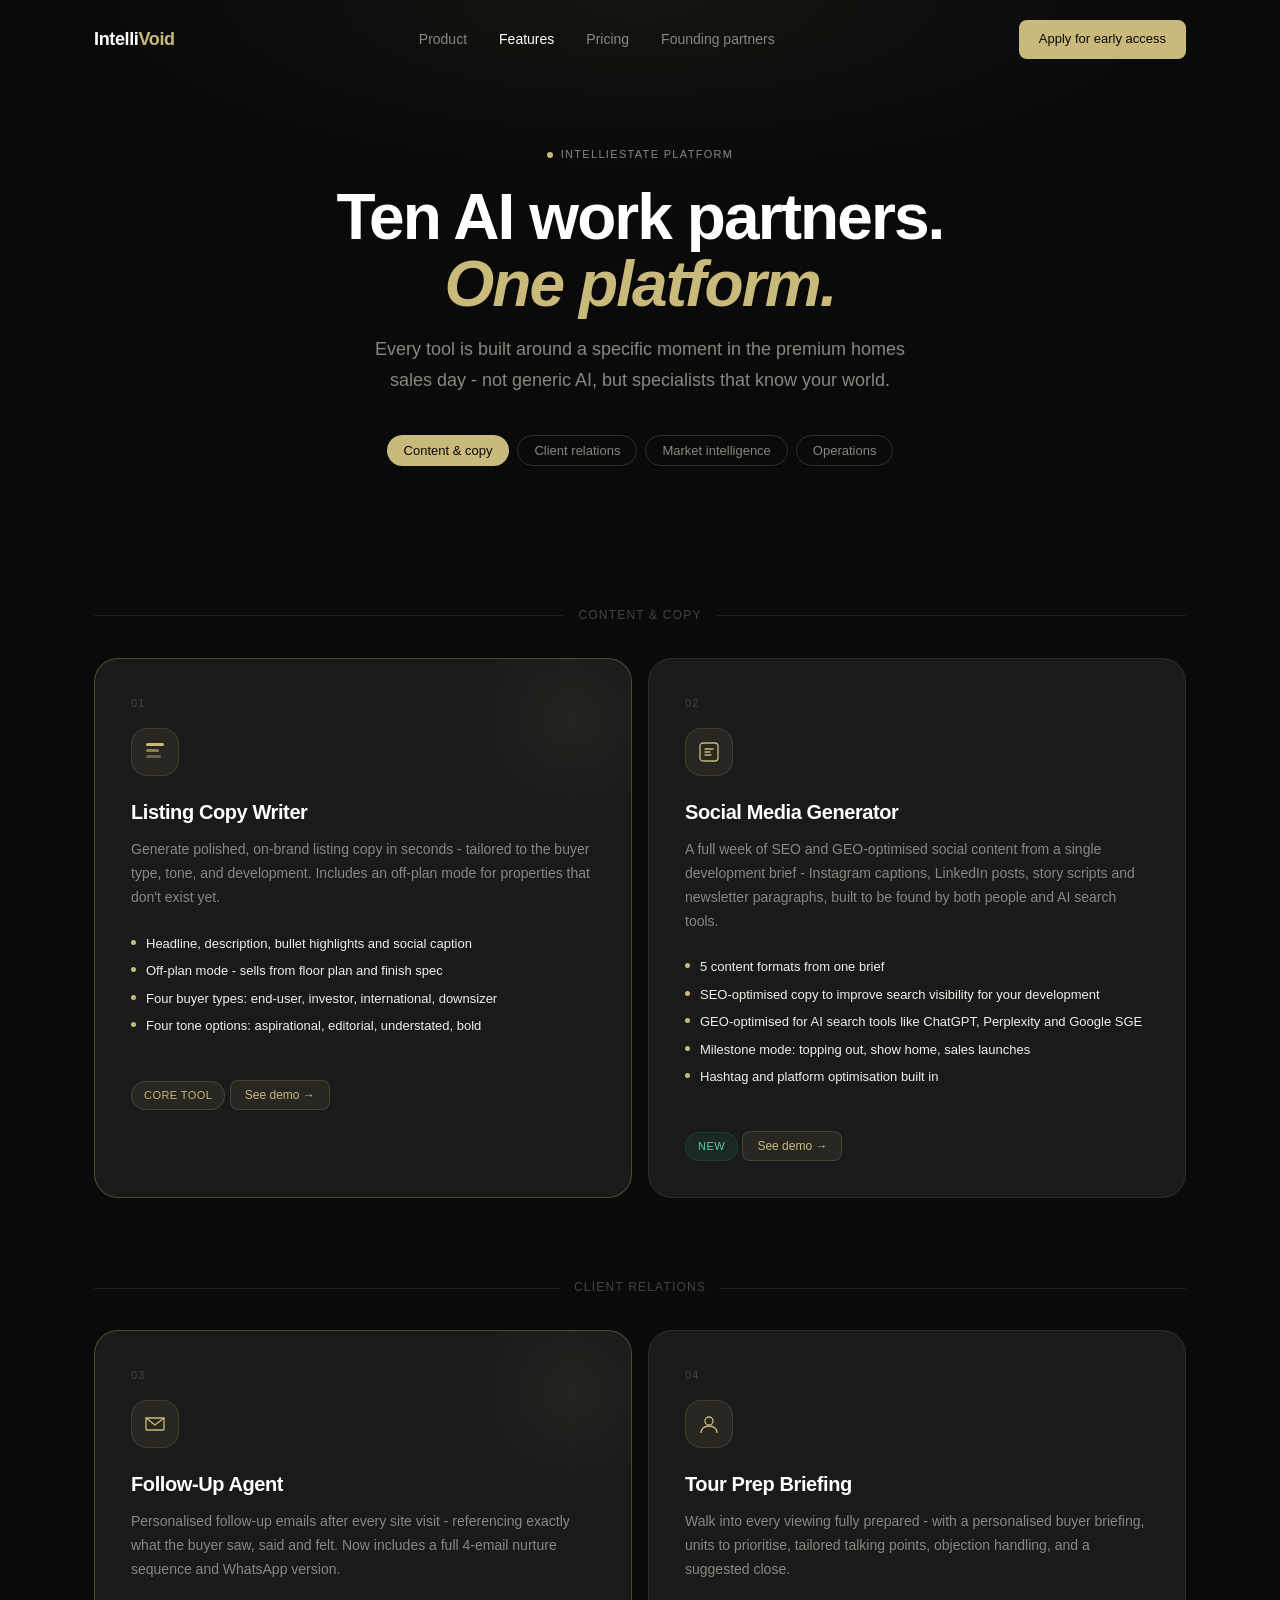
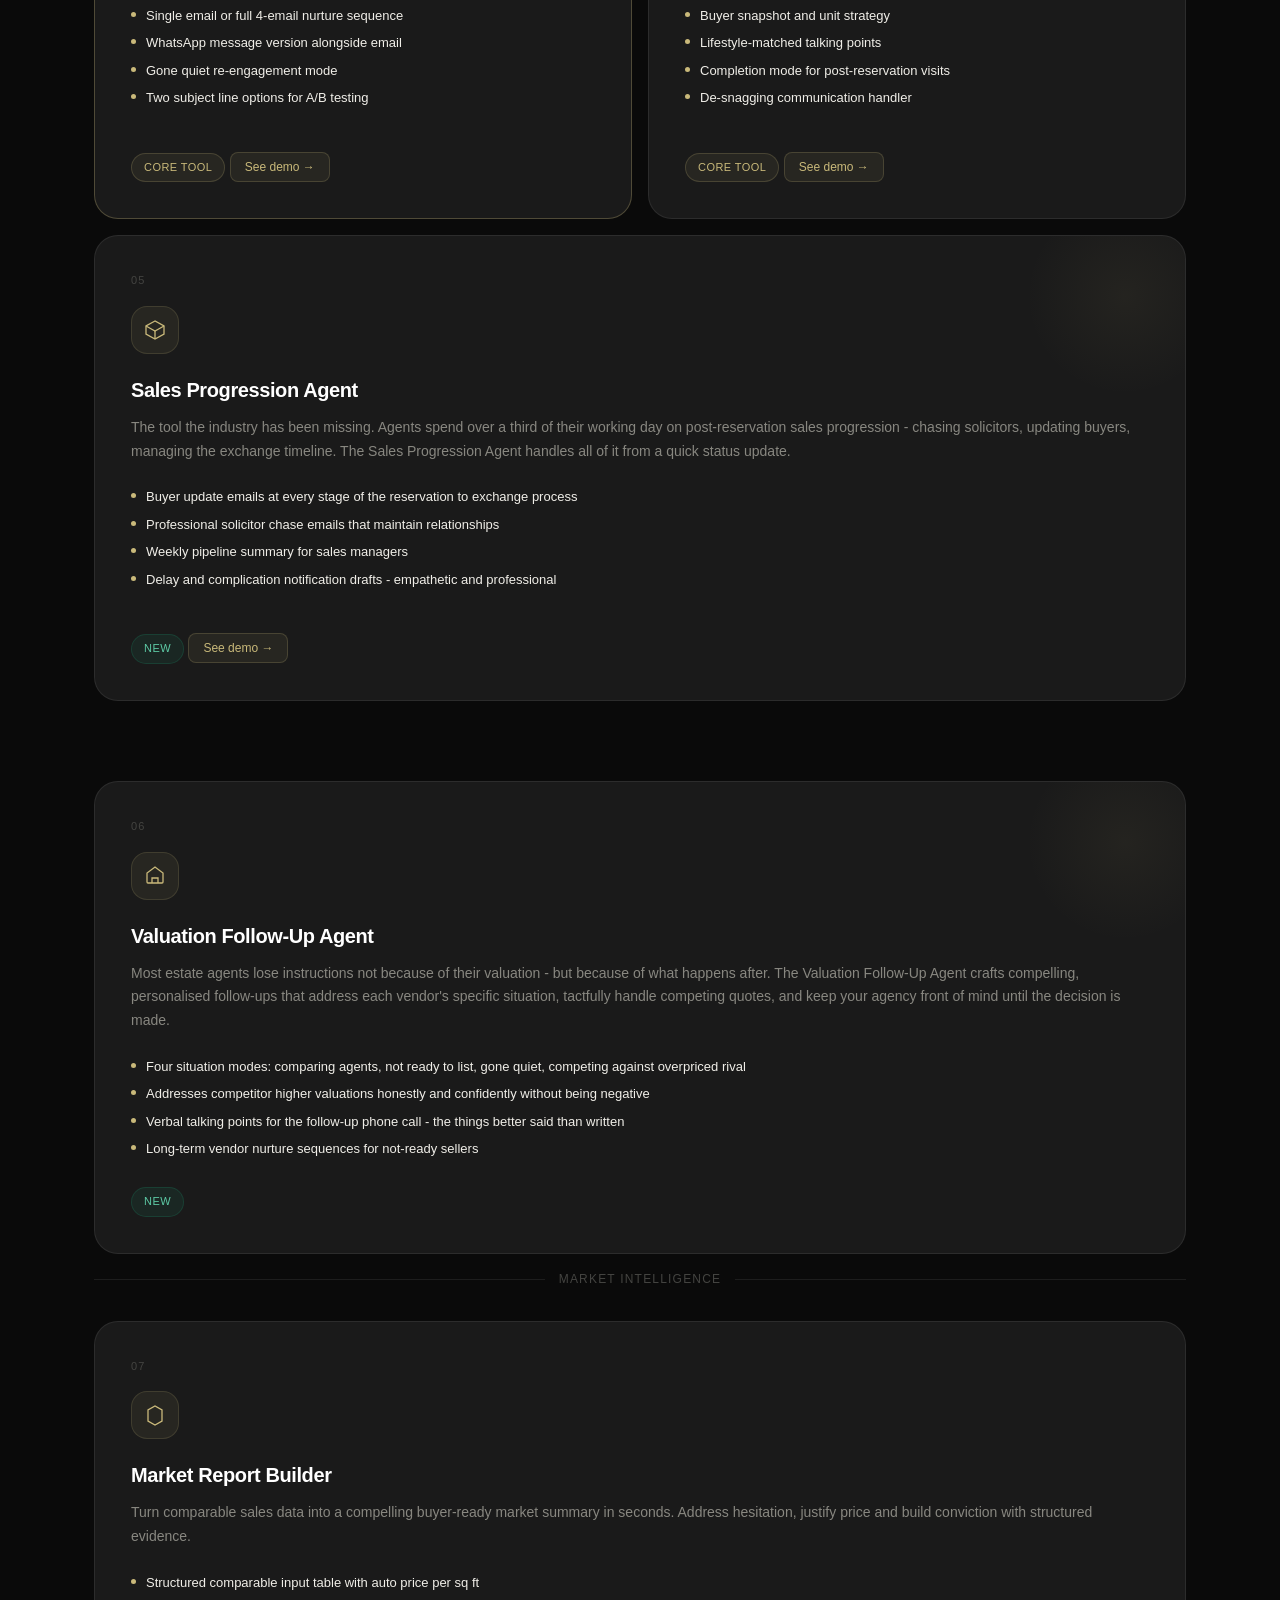
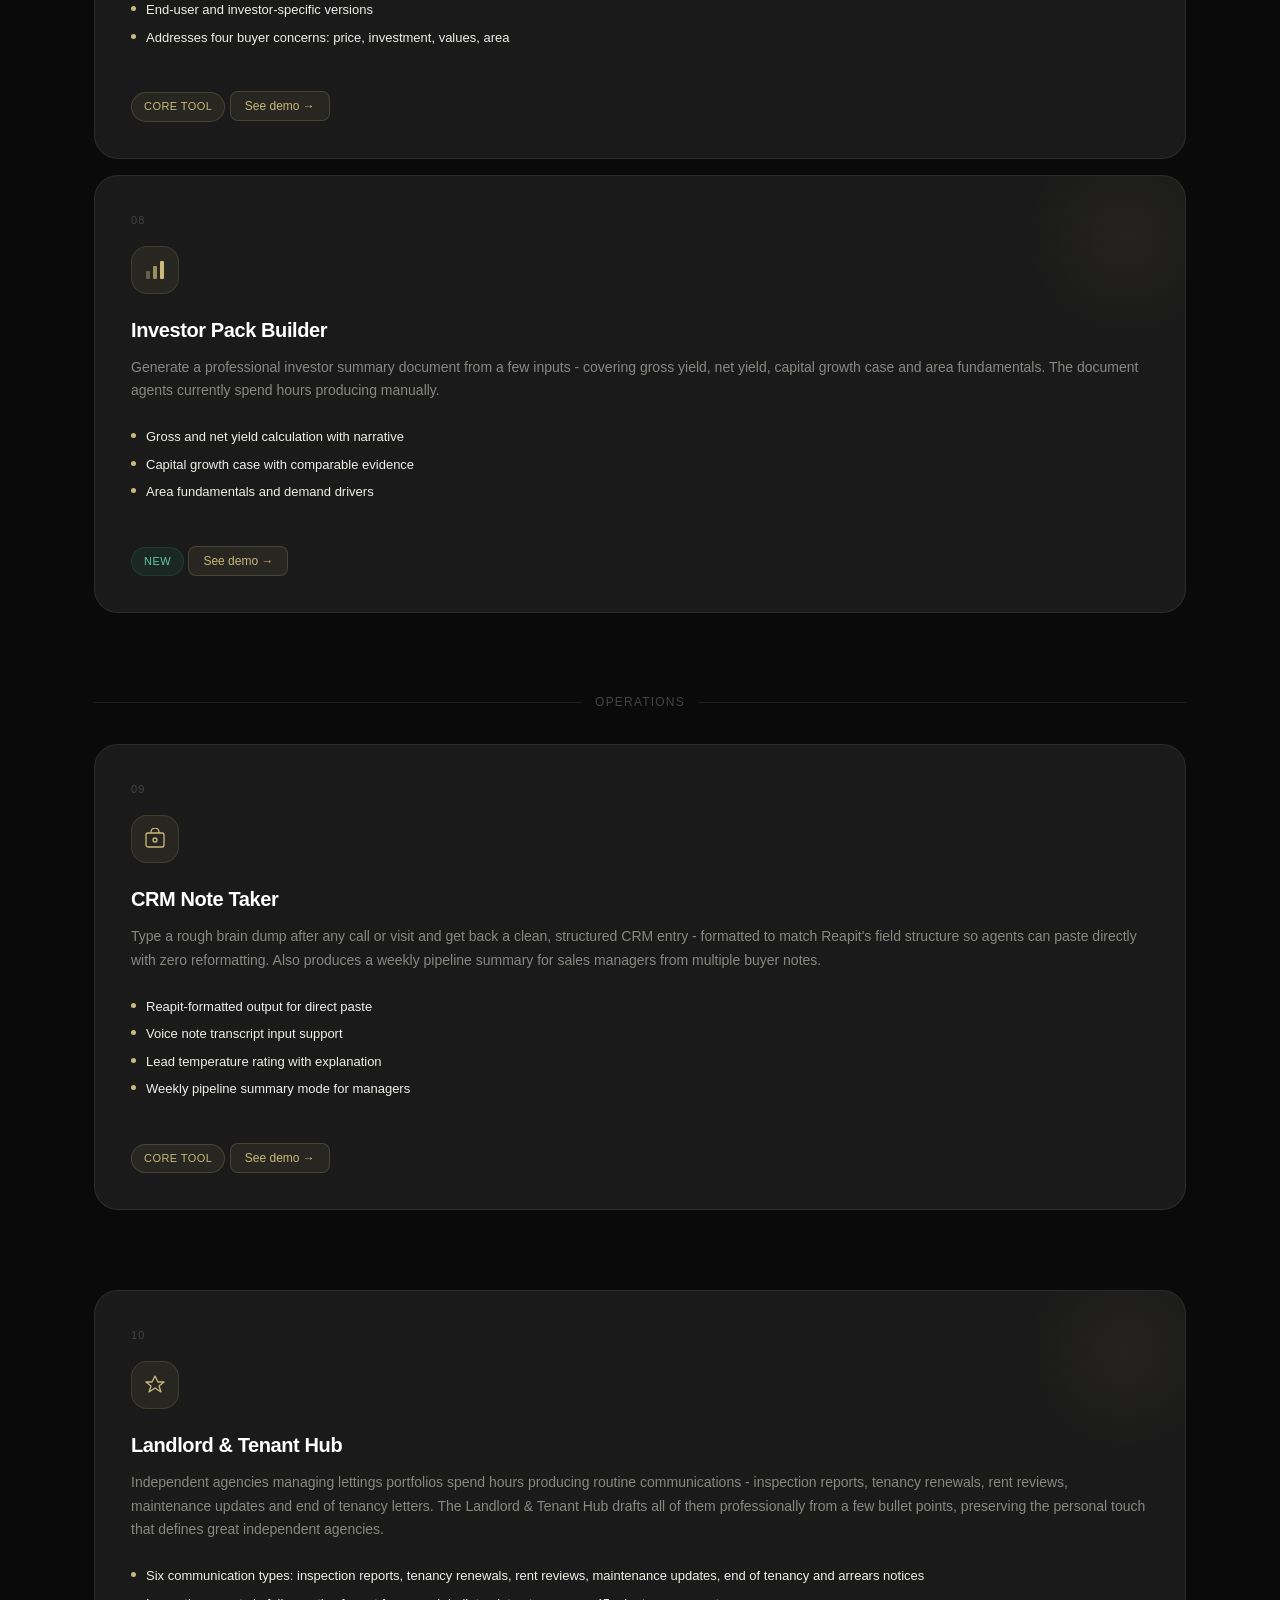
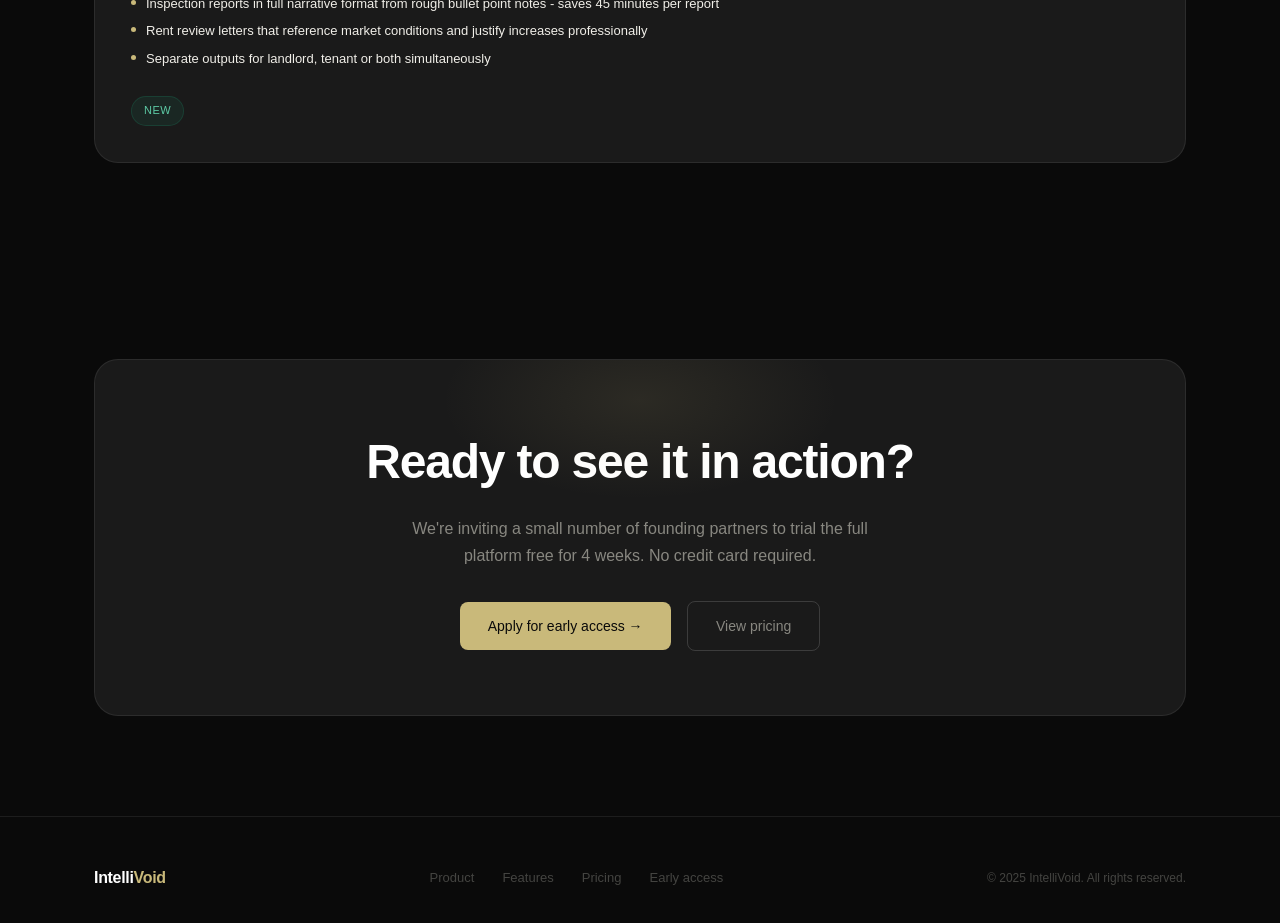
==== features.html @ bb110db7 "Add files via upload" ====
<!DOCTYPE html>
<html lang="en">
<head>
<meta charset="UTF-8"/>
<meta name="viewport" content="width=device-width, initial-scale=1.0"/>
<title>IntelliEstate Features — All AI Work Partners</title>
<style>
*, *::before, *::after { box-sizing: border-box; margin: 0; padding: 0; }
:root {
  --black: #0A0A0A; --off-black: #111111; --dark: #161616; --card-bg: #1A1A1A;
  --border: rgba(255,255,255,0.08); --border-strong: rgba(255,255,255,0.15);
  --white: #FFFFFF; --off-white: #F0EEE8; --muted: #888780; --subtle: #444441;
  --accent: #C9B97A; --accent-light: #E8D89A;
  --purple: #7F77DD; --radius: 8px; --radius-lg: 16px; --radius-xl: 24px;
}
html { scroll-behavior: smooth; }
body { font-family: -apple-system, BlinkMacSystemFont, 'Segoe UI', sans-serif; background: var(--black); color: var(--white); line-height: 1.6; overflow-x: hidden; }
a { text-decoration: none; color: inherit; }

nav { position: fixed; top: 0; left: 0; right: 0; z-index: 100; padding: 20px 0; border-bottom: 1px solid transparent; transition: all 0.3s; }
nav.scrolled { background: rgba(10,10,10,0.95); backdrop-filter: blur(12px); border-bottom-color: var(--border); padding: 14px 0; }
.nav-inner { display: flex; align-items: center; justify-content: space-between; }
.nav-logo { font-size: 18px; font-weight: 600; letter-spacing: -0.02em; }
.nav-logo span { color: var(--accent); }
.nav-links { display: flex; align-items: center; gap: 32px; }
.nav-link { font-size: 14px; color: var(--muted); transition: color 0.2s; }
.nav-link:hover, .nav-link.active { color: var(--white); }
.nav-cta { font-size: 13px; font-weight: 500; padding: 9px 20px; background: var(--accent); color: var(--black); border-radius: var(--radius); transition: all 0.2s; }
.nav-cta:hover { background: var(--accent-light); }

.container { max-width: 1140px; margin: 0 auto; padding: 0 24px; }
.label { font-size: 11px; font-weight: 500; letter-spacing: 0.12em; text-transform: uppercase; color: var(--muted); }

.page-hero { padding: 140px 0 80px; text-align: center; position: relative; overflow: hidden; }
.hero-bg { position: absolute; inset: 0; z-index: 0; background: radial-gradient(ellipse 60% 40% at 50% 0%, rgba(201,185,122,0.06) 0%, transparent 70%); }
.hero-content { position: relative; z-index: 1; }
.hero-eyebrow { display: inline-flex; align-items: center; gap: 8px; margin-bottom: 20px; }
.hero-dot { width: 6px; height: 6px; border-radius: 50%; background: var(--accent); }
.page-title { font-size: clamp(36px, 5vw, 64px); font-weight: 600; letter-spacing: -0.03em; line-height: 1.05; margin-bottom: 16px; }
.page-title em { font-style: italic; color: var(--accent); }
.page-sub { font-size: clamp(15px, 2vw, 18px); color: var(--muted); max-width: 560px; margin: 0 auto 40px; line-height: 1.7; }
.category-tabs { display: flex; gap: 8px; justify-content: center; flex-wrap: wrap; margin-bottom: 60px; }
.cat-tab { font-size: 13px; padding: 7px 16px; border-radius: 999px; border: 1px solid var(--border-strong); color: var(--muted); cursor: pointer; background: none; transition: all 0.2s; }
.cat-tab:hover { color: var(--white); border-color: rgba(255,255,255,0.3); }
.cat-tab.active { background: var(--accent); color: var(--black); border-color: transparent; font-weight: 500; }

.tools-section { padding: 0 0 100px; }
.category-group { margin-bottom: 80px; }
.category-header { display: flex; align-items: center; gap: 14px; margin-bottom: 32px; }
.category-line { flex: 1; height: 1px; background: var(--border); }
.category-title { font-size: 12px; font-weight: 500; letter-spacing: 0.1em; text-transform: uppercase; color: var(--subtle); white-space: nowrap; }

.tool-row { display: grid; grid-template-columns: 1fr 1fr; gap: 16px; margin-bottom: 16px; }
.tool-card { background: var(--card-bg); border: 1px solid var(--border); border-radius: var(--radius-xl); padding: 36px; position: relative; overflow: hidden; transition: border-color 0.2s; }
.tool-card:hover { border-color: var(--border-strong); }
.tool-card.featured { border-color: rgba(201,185,122,0.3); }
.tool-card-full { grid-column: 1 / -1; }
.tool-glow { position: absolute; top: -40px; right: -40px; width: 200px; height: 200px; background: radial-gradient(ellipse, rgba(201,185,122,0.06) 0%, transparent 70%); pointer-events: none; }
.tool-num { font-size: 11px; font-weight: 500; letter-spacing: 0.1em; text-transform: uppercase; color: var(--subtle); margin-bottom: 16px; }
.tool-icon-wrap { width: 48px; height: 48px; border-radius: var(--radius-lg); background: rgba(201,185,122,0.08); border: 1px solid rgba(201,185,122,0.15); display: flex; align-items: center; justify-content: center; margin-bottom: 20px; }
.tool-name { font-size: 20px; font-weight: 600; letter-spacing: -0.02em; margin-bottom: 10px; }
.tool-desc { font-size: 14px; color: var(--muted); line-height: 1.7; margin-bottom: 24px; }
.tool-features { display: flex; flex-direction: column; gap: 8px; margin-bottom: 28px; }
.tool-feat { display: flex; gap: 10px; align-items: flex-start; }
.feat-dot { width: 5px; height: 5px; border-radius: 50%; background: var(--accent); margin-top: 6px; flex-shrink: 0; }
.feat-text { font-size: 13px; color: var(--off-white); line-height: 1.5; }
.tool-badge { display: inline-flex; align-items: center; gap: 6px; background: rgba(201,185,122,0.08); border: 1px solid rgba(201,185,122,0.2); border-radius: 999px; padding: 5px 12px; font-size: 11px; font-weight: 500; color: var(--accent); letter-spacing: 0.04em; text-transform: uppercase; }
.new-badge { background: rgba(29,158,117,0.1); border-color: rgba(29,158,117,0.2); color: #5DCAA5; }

.cta-section { padding: 80px 0 100px; }
.cta-wrap { background: var(--card-bg); border: 1px solid var(--border); border-radius: var(--radius-xl); padding: 64px; text-align: center; position: relative; overflow: hidden; }
.cta-glow { position: absolute; top: -60px; left: 50%; transform: translateX(-50%); width: 400px; height: 200px; background: radial-gradient(ellipse, rgba(201,185,122,0.1) 0%, transparent 70%); pointer-events: none; }
.cta-title { font-size: clamp(28px, 4vw, 48px); font-weight: 600; letter-spacing: -0.025em; margin-bottom: 14px; }
.cta-sub { font-size: 16px; color: var(--muted); max-width: 480px; margin: 0 auto 32px; line-height: 1.7; }
.btn-primary { display: inline-flex; align-items: center; gap: 8px; font-size: 14px; font-weight: 500; padding: 13px 28px; background: var(--accent); color: var(--black); border-radius: var(--radius); border: none; cursor: pointer; transition: all 0.2s; }
.btn-primary:hover { background: var(--accent-light); transform: translateY(-1px); }
.btn-ghost { display: inline-flex; align-items: center; gap: 8px; font-size: 14px; padding: 13px 28px; background: transparent; color: var(--muted); border-radius: var(--radius); border: 1px solid var(--border-strong); cursor: pointer; transition: all 0.2s; margin-left: 12px; }
.btn-ghost:hover { color: var(--white); border-color: rgba(255,255,255,0.3); }

/* Modal */
.modal-overlay { display: none; position: fixed; inset: 0; background: rgba(0,0,0,0.85); z-index: 1000; align-items: center; justify-content: center; padding: 24px; }
.modal-overlay.open { display: flex; }
.modal { background: var(--card-bg); border: 1px solid var(--border-strong); border-radius: var(--radius-xl); width: 100%; max-width: 760px; max-height: 85vh; overflow-y: auto; }
.modal-header { display: flex; align-items: center; justify-content: space-between; padding: 24px 28px 20px; border-bottom: 1px solid var(--border); }
.modal-title { font-size: 18px; font-weight: 600; letter-spacing: -0.02em; }
.modal-close { width: 32px; height: 32px; border-radius: 50%; background: rgba(255,255,255,0.06); border: none; color: var(--muted); font-size: 18px; cursor: pointer; display: flex; align-items: center; justify-content: center; transition: background 0.15s; }
.modal-close:hover { background: rgba(255,255,255,0.12); color: var(--white); }
.modal-body { padding: 28px; }
.modal-demo-bar { background: var(--dark); border-radius: var(--radius-lg) var(--radius-lg) 0 0; padding: 12px 16px; display: flex; align-items: center; gap: 8px; border: 1px solid var(--border); border-bottom: none; }
.modal-demo-dot { width: 10px; height: 10px; border-radius: 50%; }
.modal-demo-url { flex: 1; background: rgba(255,255,255,0.04); border-radius: 6px; padding: 4px 12px; font-size: 11px; color: var(--subtle); margin: 0 10px; }
.modal-demo-inner { border: 1px solid var(--border); border-top: none; border-radius: 0 0 var(--radius-lg) var(--radius-lg); padding: 24px; display: grid; grid-template-columns: 1fr 1fr; gap: 20px; background: rgba(255,255,255,0.02); }
.modal-input-group { display: flex; flex-direction: column; gap: 12px; }
.modal-output-group { display: flex; flex-direction: column; gap: 10px; }
.demo-label { font-size: 10px; text-transform: uppercase; letter-spacing: 0.1em; color: var(--subtle); margin-bottom: 4px; }
.demo-input { background: rgba(255,255,255,0.04); border: 1px solid var(--border); border-radius: var(--radius); padding: 8px 12px; font-size: 12px; color: var(--muted); }
.demo-output-block { background: rgba(201,185,122,0.05); border: 1px solid rgba(201,185,122,0.12); border-radius: var(--radius); padding: 12px 14px; }
.demo-output-label { font-size: 10px; text-transform: uppercase; letter-spacing: 0.1em; color: var(--accent); margin-bottom: 6px; }
.demo-output-text { font-size: 12px; color: var(--off-white); line-height: 1.6; }
@media (max-width: 600px) { .modal-demo-inner { grid-template-columns: 1fr; } }

footer { padding: 48px 0 32px; border-top: 1px solid var(--border); }
.footer-inner { display: flex; align-items: center; justify-content: space-between; flex-wrap: wrap; gap: 20px; }
.footer-logo { font-size: 16px; font-weight: 600; letter-spacing: -0.02em; }
.footer-logo span { color: var(--accent); }
.footer-links { display: flex; gap: 28px; }
.footer-link { font-size: 13px; color: var(--subtle); transition: color 0.2s; }
.footer-link:hover { color: var(--muted); }
.footer-copy { font-size: 12px; color: var(--subtle); }

@media (max-width: 768px) {
  .tool-row { grid-template-columns: 1fr; }
  .tool-card-full { grid-column: 1; }
  .nav-links { display: none; }
  .cta-wrap { padding: 40px 24px; }
  .btn-ghost { margin-left: 0; margin-top: 10px; }
  .cta-wrap .btn-primary, .cta-wrap .btn-ghost { width: 100%; justify-content: center; }
}
</style>
</head>
<body>

<nav id="nav">
  <div class="container">
    <div class="nav-inner">
      <a href="index.html" class="nav-logo">Intelli<span>Void</span></a>
      <div class="nav-links">
        <a href="index.html#product" class="nav-link">Product</a>
        <a href="features.html" class="nav-link active">Features</a>
        <a href="index.html#pricing" class="nav-link">Pricing</a>
        <a href="index.html#founding" class="nav-link">Founding partners</a>
      </div>
      <a href="index.html#founding" class="nav-cta">Apply for early access</a>
    </div>
  </div>
</nav>

<section class="page-hero">
  <div class="hero-bg"></div>
  <div class="container">
    <div class="hero-content">
      <div class="hero-eyebrow">
        <div class="hero-dot"></div>
        <span class="label">IntelliEstate platform</span>
      </div>
      <h1 class="page-title">Ten AI work partners.<br><em>One platform.</em></h1>
      <p class="page-sub">Every tool is built around a specific moment in the premium homes sales day - not generic AI, but specialists that know your world.</p>
      <div class="category-tabs">
        <button class="cat-tab active" onclick="scrollToSection('content')">Content & copy</button>
        <button class="cat-tab" onclick="scrollToSection('client')">Client relations</button>
        <button class="cat-tab" onclick="scrollToSection('intelligence')">Market intelligence</button>
        <button class="cat-tab" onclick="scrollToSection('operations')">Operations</button>
      </div>
    </div>
  </div>
</section>

<section class="tools-section">
  <div class="container">

    <div class="category-group" id="content">
      <div class="category-header">
        <div class="category-line"></div>
        <div class="category-title">Content & copy</div>
        <div class="category-line"></div>
      </div>
      <div class="tool-row">
        <div class="tool-card featured">
          <div class="tool-glow"></div>
          <div class="tool-num">01</div>
          <div class="tool-icon-wrap">
            <svg width="22" height="22" viewBox="0 0 22 22" fill="none"><rect x="2" y="2" width="18" height="3" rx="1.5" fill="#C9B97A"/><rect x="2" y="8" width="13" height="3" rx="1.5" fill="#C9B97A" opacity="0.6"/><rect x="2" y="14" width="15" height="3" rx="1.5" fill="#C9B97A" opacity="0.4"/></svg>
          </div>
          <div class="tool-name">Listing Copy Writer</div>
          <div class="tool-desc">Generate polished, on-brand listing copy in seconds - tailored to the buyer type, tone, and development. Includes an off-plan mode for properties that don't exist yet.</div>
          <div class="tool-features">
            <div class="tool-feat"><div class="feat-dot"></div><div class="feat-text">Headline, description, bullet highlights and social caption</div></div>
            <div class="tool-feat"><div class="feat-dot"></div><div class="feat-text">Off-plan mode - sells from floor plan and finish spec</div></div>
            <div class="tool-feat"><div class="feat-dot"></div><div class="feat-text">Four buyer types: end-user, investor, international, downsizer</div></div>
            <div class="tool-feat"><div class="feat-dot"></div><div class="feat-text">Four tone options: aspirational, editorial, understated, bold</div></div>
          </div>
          <span class="tool-badge">Core tool</span>
          <button onclick="openDemo('listing')" style="margin-top:16px;display:inline-flex;align-items:center;gap:6px;font-size:12px;color:var(--accent);background:rgba(201,185,122,0.08);border:1px solid rgba(201,185,122,0.2);border-radius:var(--radius);padding:7px 14px;cursor:pointer;transition:background 0.2s;" onmouseover="this.style.background='rgba(201,185,122,0.15)'" onmouseout="this.style.background='rgba(201,185,122,0.08)'" >See demo &rarr;</button>
        </div>
        <div class="tool-card">
          <div class="tool-num">02</div>
          <div class="tool-icon-wrap">
            <svg width="22" height="22" viewBox="0 0 22 22" fill="none"><rect x="2" y="2" width="18" height="18" rx="3" stroke="#C9B97A" stroke-width="1.3" fill="none"/><path d="M7 8h8M7 11h5M7 14h6" stroke="#C9B97A" stroke-width="1.3" stroke-linecap="round"/></svg>
          </div>
          <div class="tool-name">Social Media Generator</div>
          <div class="tool-desc">A full week of SEO and GEO-optimised social content from a single development brief - Instagram captions, LinkedIn posts, story scripts and newsletter paragraphs, built to be found by both people and AI search tools.</div>
          <div class="tool-features">
            <div class="tool-feat"><div class="feat-dot"></div><div class="feat-text">5 content formats from one brief</div></div>
            <div class="tool-feat"><div class="feat-dot"></div><div class="feat-text">SEO-optimised copy to improve search visibility for your development</div></div>
            <div class="tool-feat"><div class="feat-dot"></div><div class="feat-text">GEO-optimised for AI search tools like ChatGPT, Perplexity and Google SGE</div></div>
            <div class="tool-feat"><div class="feat-dot"></div><div class="feat-text">Milestone mode: topping out, show home, sales launches</div></div>
            <div class="tool-feat"><div class="feat-dot"></div><div class="feat-text">Hashtag and platform optimisation built in</div></div>
          </div>
          <span class="tool-badge new-badge">New</span>
          <button onclick="openDemo('social')" style="margin-top:16px;display:inline-flex;align-items:center;gap:6px;font-size:12px;color:var(--accent);background:rgba(201,185,122,0.08);border:1px solid rgba(201,185,122,0.2);border-radius:var(--radius);padding:7px 14px;cursor:pointer;transition:background 0.2s;" onmouseover="this.style.background='rgba(201,185,122,0.15)'" onmouseout="this.style.background='rgba(201,185,122,0.08)'" >See demo &rarr;</button>
        </div>
      </div>
    </div>

    <div class="category-group" id="client">
      <div class="category-header">
        <div class="category-line"></div>
        <div class="category-title">Client relations</div>
        <div class="category-line"></div>
      </div>
      <div class="tool-row">
        <div class="tool-card featured">
          <div class="tool-glow"></div>
          <div class="tool-num">03</div>
          <div class="tool-icon-wrap">
            <svg width="22" height="22" viewBox="0 0 22 22" fill="none"><path d="M2 5h18v11a1 1 0 01-1 1H3a1 1 0 01-1-1V5z" stroke="#C9B97A" stroke-width="1.3" fill="none"/><path d="M2 5l9 7 9-7" stroke="#C9B97A" stroke-width="1.3" fill="none"/></svg>
          </div>
          <div class="tool-name">Follow-Up Agent</div>
          <div class="tool-desc">Personalised follow-up emails after every site visit - referencing exactly what the buyer saw, said and felt. Now includes a full 4-email nurture sequence and WhatsApp version.</div>
          <div class="tool-features">
            <div class="tool-feat"><div class="feat-dot"></div><div class="feat-text">Single email or full 4-email nurture sequence</div></div>
            <div class="tool-feat"><div class="feat-dot"></div><div class="feat-text">WhatsApp message version alongside email</div></div>
            <div class="tool-feat"><div class="feat-dot"></div><div class="feat-text">Gone quiet re-engagement mode</div></div>
            <div class="tool-feat"><div class="feat-dot"></div><div class="feat-text">Two subject line options for A/B testing</div></div>
          </div>
          <span class="tool-badge">Core tool</span>
          <button onclick="openDemo('followup')" style="margin-top:16px;display:inline-flex;align-items:center;gap:6px;font-size:12px;color:var(--accent);background:rgba(201,185,122,0.08);border:1px solid rgba(201,185,122,0.2);border-radius:var(--radius);padding:7px 14px;cursor:pointer;transition:background 0.2s;" onmouseover="this.style.background='rgba(201,185,122,0.15)'" onmouseout="this.style.background='rgba(201,185,122,0.08)'" >See demo &rarr;</button>
        </div>
        <div class="tool-card">
          <div class="tool-num">04</div>
          <div class="tool-icon-wrap">
            <svg width="22" height="22" viewBox="0 0 22 22" fill="none"><circle cx="11" cy="8" r="4" stroke="#C9B97A" stroke-width="1.3" fill="none"/><path d="M3 20c0-4.418 3.582-7 8-7s8 2.582 8 7" stroke="#C9B97A" stroke-width="1.3" fill="none"/></svg>
          </div>
          <div class="tool-name">Tour Prep Briefing</div>
          <div class="tool-desc">Walk into every viewing fully prepared - with a personalised buyer briefing, units to prioritise, tailored talking points, objection handling, and a suggested close.</div>
          <div class="tool-features">
            <div class="tool-feat"><div class="feat-dot"></div><div class="feat-text">Buyer snapshot and unit strategy</div></div>
            <div class="tool-feat"><div class="feat-dot"></div><div class="feat-text">Lifestyle-matched talking points</div></div>
            <div class="tool-feat"><div class="feat-dot"></div><div class="feat-text">Completion mode for post-reservation visits</div></div>
            <div class="tool-feat"><div class="feat-dot"></div><div class="feat-text">De-snagging communication handler</div></div>
          </div>
          <span class="tool-badge">Core tool</span>
          <button onclick="openDemo('tour')" style="margin-top:16px;display:inline-flex;align-items:center;gap:6px;font-size:12px;color:var(--accent);background:rgba(201,185,122,0.08);border:1px solid rgba(201,185,122,0.2);border-radius:var(--radius);padding:7px 14px;cursor:pointer;transition:background 0.2s;" onmouseover="this.style.background='rgba(201,185,122,0.15)'" onmouseout="this.style.background='rgba(201,185,122,0.08)'" >See demo &rarr;</button>
        </div>
      </div>
      <div class="tool-row">
        <div class="tool-card tool-card-full">
          <div class="tool-glow"></div>
          <div class="tool-num">05</div>
          <div class="tool-icon-wrap">
            <svg width="22" height="22" viewBox="0 0 22 22" fill="none"><path d="M11 2L2 7v8l9 5 9-5V7L11 2z" stroke="#C9B97A" stroke-width="1.3" fill="none"/><path d="M2 7l9 5 9-5" stroke="#C9B97A" stroke-width="1.3" fill="none"/><path d="M11 12v8" stroke="#C9B97A" stroke-width="1.3" fill="none"/></svg>
          </div>
          <div class="tool-name">Sales Progression Agent</div>
          <div class="tool-desc">The tool the industry has been missing. Agents spend over a third of their working day on post-reservation sales progression - chasing solicitors, updating buyers, managing the exchange timeline. The Sales Progression Agent handles all of it from a quick status update.</div>
          <div class="tool-features">
            <div class="tool-feat"><div class="feat-dot"></div><div class="feat-text">Buyer update emails at every stage of the reservation to exchange process</div></div>
            <div class="tool-feat"><div class="feat-dot"></div><div class="feat-text">Professional solicitor chase emails that maintain relationships</div></div>
            <div class="tool-feat"><div class="feat-dot"></div><div class="feat-text">Weekly pipeline summary for sales managers</div></div>
            <div class="tool-feat"><div class="feat-dot"></div><div class="feat-text">Delay and complication notification drafts - empathetic and professional</div></div>
          </div>
          <span class="tool-badge new-badge">New</span>
          <button onclick="openDemo('progression')" style="margin-top:16px;display:inline-flex;align-items:center;gap:6px;font-size:12px;color:var(--accent);background:rgba(201,185,122,0.08);border:1px solid rgba(201,185,122,0.2);border-radius:var(--radius);padding:7px 14px;cursor:pointer;transition:background 0.2s;" onmouseover="this.style.background='rgba(201,185,122,0.15)'" onmouseout="this.style.background='rgba(201,185,122,0.08)'" >See demo &rarr;</button>
        </div>
      </div>
    </div>

      <div class="tool-row">
        <div class="tool-card tool-card-full">
          <div class="tool-glow"></div>
          <div class="tool-num">06</div>
          <div class="tool-icon-wrap">
            <svg width="22" height="22" viewBox="0 0 22 22" fill="none"><path d="M3 17V8l8-6 8 6v9a1 1 0 01-1 1H4a1 1 0 01-1-1z" stroke="#C9B97A" stroke-width="1.3" fill="none"/><path d="M8 18v-5h6v5" stroke="#C9B97A" stroke-width="1.3" fill="none"/></svg>
          </div>
          <div class="tool-name">Valuation Follow-Up Agent</div>
          <div class="tool-desc">Most estate agents lose instructions not because of their valuation - but because of what happens after. The Valuation Follow-Up Agent crafts compelling, personalised follow-ups that address each vendor's specific situation, tactfully handle competing quotes, and keep your agency front of mind until the decision is made.</div>
          <div class="tool-features">
            <div class="tool-feat"><div class="feat-dot"></div><div class="feat-text">Four situation modes: comparing agents, not ready to list, gone quiet, competing against overpriced rival</div></div>
            <div class="tool-feat"><div class="feat-dot"></div><div class="feat-text">Addresses competitor higher valuations honestly and confidently without being negative</div></div>
            <div class="tool-feat"><div class="feat-dot"></div><div class="feat-text">Verbal talking points for the follow-up phone call - the things better said than written</div></div>
            <div class="tool-feat"><div class="feat-dot"></div><div class="feat-text">Long-term vendor nurture sequences for not-ready sellers</div></div>
          </div>
          <span class="tool-badge new-badge">New</span>
        </div>
      </div>

    <div class="category-group" id="intelligence">
      <div class="category-header">
        <div class="category-line"></div>
        <div class="category-title">Market intelligence</div>
        <div class="category-line"></div>
      </div>
      <div class="tool-row">
        <div class="tool-card tool-card-full">
          <div class="tool-num">07</div>
          <div class="tool-icon-wrap">
            <svg width="22" height="22" viewBox="0 0 22 22" fill="none"><path d="M4 17V6l7-4 7 4v11l-7 4-7-4z" stroke="#C9B97A" stroke-width="1.3" fill="none"/></svg>
          </div>
          <div class="tool-name">Market Report Builder</div>
          <div class="tool-desc">Turn comparable sales data into a compelling buyer-ready market summary in seconds. Address hesitation, justify price and build conviction with structured evidence.</div>
          <div class="tool-features">
            <div class="tool-feat"><div class="feat-dot"></div><div class="feat-text">Structured comparable input table with auto price per sq ft</div></div>
            <div class="tool-feat"><div class="feat-dot"></div><div class="feat-text">End-user and investor-specific versions</div></div>
            <div class="tool-feat"><div class="feat-dot"></div><div class="feat-text">Addresses four buyer concerns: price, investment, values, area</div></div>
          </div>
          <span class="tool-badge">Core tool</span>
          <button onclick="openDemo('market')" style="margin-top:16px;display:inline-flex;align-items:center;gap:6px;font-size:12px;color:var(--accent);background:rgba(201,185,122,0.08);border:1px solid rgba(201,185,122,0.2);border-radius:var(--radius);padding:7px 14px;cursor:pointer;transition:background 0.2s;" onmouseover="this.style.background='rgba(201,185,122,0.15)'" onmouseout="this.style.background='rgba(201,185,122,0.08)'" >See demo &rarr;</button>
        </div>
        <div class="tool-card tool-card-full">
          <div class="tool-glow"></div>
          <div class="tool-num">08</div>
          <div class="tool-icon-wrap">
            <svg width="22" height="22" viewBox="0 0 22 22" fill="none"><rect x="2" y="12" width="4" height="8" rx="1" fill="#C9B97A" opacity="0.4"/><rect x="9" y="7" width="4" height="13" rx="1" fill="#C9B97A" opacity="0.7"/><rect x="16" y="2" width="4" height="18" rx="1" fill="#C9B97A"/></svg>
          </div>
          <div class="tool-name">Investor Pack Builder</div>
          <div class="tool-desc">Generate a professional investor summary document from a few inputs - covering gross yield, net yield, capital growth case and area fundamentals. The document agents currently spend hours producing manually.</div>
          <div class="tool-features">
            <div class="tool-feat"><div class="feat-dot"></div><div class="feat-text">Gross and net yield calculation with narrative</div></div>
            <div class="tool-feat"><div class="feat-dot"></div><div class="feat-text">Capital growth case with comparable evidence</div></div>
            <div class="tool-feat"><div class="feat-dot"></div><div class="feat-text">Area fundamentals and demand drivers</div></div>
          </div>
          <span class="tool-badge new-badge">New</span>
          <button onclick="openDemo('investor')" style="margin-top:16px;display:inline-flex;align-items:center;gap:6px;font-size:12px;color:var(--accent);background:rgba(201,185,122,0.08);border:1px solid rgba(201,185,122,0.2);border-radius:var(--radius);padding:7px 14px;cursor:pointer;transition:background 0.2s;" onmouseover="this.style.background='rgba(201,185,122,0.15)'" onmouseout="this.style.background='rgba(201,185,122,0.08)'" >See demo &rarr;</button>
        </div>
      </div>
    </div>

    <div class="category-group" id="operations">
      <div class="category-header">
        <div class="category-line"></div>
        <div class="category-title">Operations</div>
        <div class="category-line"></div>
      </div>
      <div class="tool-row">
        <div class="tool-card tool-card-full">
          <div class="tool-num">09</div>
          <div class="tool-icon-wrap">
            <svg width="22" height="22" viewBox="0 0 22 22" fill="none"><rect x="2" y="5" width="18" height="14" rx="2" stroke="#C9B97A" stroke-width="1.3" fill="none"/><path d="M7 5V4a4 4 0 018 0v1" stroke="#C9B97A" stroke-width="1.3" fill="none"/><circle cx="11" cy="12" r="2" stroke="#C9B97A" stroke-width="1.3" fill="none"/></svg>
          </div>
          <div class="tool-name">CRM Note Taker</div>
          <div class="tool-desc">Type a rough brain dump after any call or visit and get back a clean, structured CRM entry - formatted to match Reapit's field structure so agents can paste directly with zero reformatting. Also produces a weekly pipeline summary for sales managers from multiple buyer notes.</div>
          <div class="tool-features">
            <div class="tool-feat"><div class="feat-dot"></div><div class="feat-text">Reapit-formatted output for direct paste</div></div>
            <div class="tool-feat"><div class="feat-dot"></div><div class="feat-text">Voice note transcript input support</div></div>
            <div class="tool-feat"><div class="feat-dot"></div><div class="feat-text">Lead temperature rating with explanation</div></div>
            <div class="tool-feat"><div class="feat-dot"></div><div class="feat-text">Weekly pipeline summary mode for managers</div></div>
          </div>
          <span class="tool-badge">Core tool</span>
          <button onclick="openDemo('crm')" style="margin-top:16px;display:inline-flex;align-items:center;gap:6px;font-size:12px;color:var(--accent);background:rgba(201,185,122,0.08);border:1px solid rgba(201,185,122,0.2);border-radius:var(--radius);padding:7px 14px;cursor:pointer;transition:background 0.2s;" onmouseover="this.style.background='rgba(201,185,122,0.15)'" onmouseout="this.style.background='rgba(201,185,122,0.08)'" >See demo &rarr;</button>
        </div>
      </div>
    </div>

      <div class="tool-row">
        <div class="tool-card tool-card-full">
          <div class="tool-glow"></div>
          <div class="tool-num">10</div>
          <div class="tool-icon-wrap">
            <svg width="22" height="22" viewBox="0 0 22 22" fill="none"><path d="M11 2l3 6h6l-5 4 2 6-6-4-6 4 2-6-5-4h6z" stroke="#C9B97A" stroke-width="1.3" fill="none" stroke-linejoin="round"/></svg>
          </div>
          <div class="tool-name">Landlord &amp; Tenant Hub</div>
          <div class="tool-desc">Independent agencies managing lettings portfolios spend hours producing routine communications - inspection reports, tenancy renewals, rent reviews, maintenance updates and end of tenancy letters. The Landlord & Tenant Hub drafts all of them professionally from a few bullet points, preserving the personal touch that defines great independent agencies.</div>
          <div class="tool-features">
            <div class="tool-feat"><div class="feat-dot"></div><div class="feat-text">Six communication types: inspection reports, tenancy renewals, rent reviews, maintenance updates, end of tenancy and arrears notices</div></div>
            <div class="tool-feat"><div class="feat-dot"></div><div class="feat-text">Inspection reports in full narrative format from rough bullet point notes - saves 45 minutes per report</div></div>
            <div class="tool-feat"><div class="feat-dot"></div><div class="feat-text">Rent review letters that reference market conditions and justify increases professionally</div></div>
            <div class="tool-feat"><div class="feat-dot"></div><div class="feat-text">Separate outputs for landlord, tenant or both simultaneously</div></div>
          </div>
          <span class="tool-badge new-badge">New</span>
        </div>
      </div>
    </div>


  </div>
</section>

<section class="cta-section">
  <div class="container">
    <div class="cta-wrap">
      <div class="cta-glow"></div>
      <h2 class="cta-title">Ready to see it in action?</h2>
      <p class="cta-sub">We're inviting a small number of founding partners to trial the full platform free for 4 weeks. No credit card required.</p>
      <div>
        <a href="index.html#founding" class="btn-primary">Apply for early access &rarr;</a>
        <a href="index.html#pricing" class="btn-ghost">View pricing</a>
      </div>
    </div>
  </div>
</section>

<footer>
  <div class="container">
    <div class="footer-inner">
      <a href="index.html" class="footer-logo">Intelli<span>Void</span></a>
      <div class="footer-links">
        <a href="index.html#product" class="footer-link">Product</a>
        <a href="features.html" class="footer-link">Features</a>
        <a href="index.html#pricing" class="footer-link">Pricing</a>
        <a href="index.html#founding" class="footer-link">Early access</a>
      </div>
      <div class="footer-copy">&copy; 2025 IntelliVoid. All rights reserved.</div>
    </div>
  </div>
</footer>

<script>
window.addEventListener('scroll', () => {
  document.getElementById('nav').classList.toggle('scrolled', window.scrollY > 40);
});

function scrollToSection(id) {
  var el = document.getElementById(id);
  if (!el) return;
  var offset = 100;
  var top = el.getBoundingClientRect().top + window.pageYOffset - offset;
  window.scrollTo({ top: top, behavior: 'smooth' });
  document.querySelectorAll('.cat-tab').forEach(function(t){ t.classList.remove('active'); });
  event.currentTarget.classList.add('active');
}
</script>

<!-- DEMO MODAL -->
<div class="modal-overlay" id="demo-modal" onclick="closeDemo(event)">
  <div class="modal">
    <div class="modal-header">
      <div class="modal-title" id="modal-title">Demo</div>
      <button class="modal-close" onclick="closeModal()">&#10005;</button>
    </div>
    <div class="modal-body">
      <div class="modal-demo-bar">
        <div class="modal-demo-dot" style="background:#FF5F57"></div>
        <div class="modal-demo-dot" style="background:#FFBD2E"></div>
        <div class="modal-demo-dot" style="background:#28CA41"></div>
        <div class="modal-demo-url" id="modal-url"></div>
      </div>
      <div class="modal-demo-inner" id="modal-content"></div>
    </div>
  </div>
</div>

<script>

var demoData = {
  listing: {
    title: "Listing Copy Writer - live demo",
    url: "IntelliEstate - Listing Copy Writer",
    inputs: [["Development","The Ashford Residences, Nine Elms"],["Unit type","3-bed penthouse - £3,850,000"],["Key features","Private terrace, chef's kitchen, concierge, river views"],["Buyer","End-user / family - Aspirational tone"]],
    outputs: [["Headline","Above the city. Beyond expectation."],["Description","Set at the crown of The Ashford Residences, this exceptional three-bedroom penthouse offers an uninterrupted dialogue with the Thames. A private wraparound terrace, a kitchen conceived for those who entertain seriously, and the quiet confidence of full concierge service combine to create a home that operates entirely on its own terms."],["Social caption","The penthouse at The Ashford. Where the city falls quiet and the river takes over."]]
  },
  social: {
    title: "Social Media Generator - live demo",
    url: "IntelliEstate - Social Media Generator",
    inputs: [["Development","The Ashford Residences, Nine Elms"],["Milestone","Show home now open"],["Platforms","Instagram + LinkedIn"],["Tone","Aspirational"]],
    outputs: [["Instagram caption","The wait is over. The Ashford show home is open - and it is everything you imagined. Book your private viewing today."],["LinkedIn post","Today marks a milestone for The Ashford Residences. Our show home is now open for private viewings - a rare opportunity to experience one of London's most anticipated new developments in person."],["Story script","Swipe to see inside. The Ashford. Now open."]]
  },
  followup: {
    title: "Follow-Up Agent - live demo",
    url: "IntelliEstate - Follow-Up Agent",
    inputs: [["Buyer","James and Sarah Mitchell"],["Units viewed","Unit 12A, Penthouse 8B"],["Visit notes","Loved city views on 12A. Sarah unsure about kitchen size. Want to bring parents."],["Timing","Same day - Warm and personal"]],
    outputs: [["Subject line","That view from 12A - and what comes next"],["Opening","James, Sarah - it was a genuine pleasure showing you around The Ashford this afternoon. The way Sarah lit up on the terrace of 12A told me everything I needed to know."],["Next step","Propose a second visit with their parents to see Unit 14A. The larger kitchen directly addresses the concern raised."]]
  },
  tour: {
    title: "Tour Prep Briefing - live demo",
    url: "IntelliEstate - Tour Prep Briefing",
    inputs: [["Buyer","James and Sarah Mitchell"],["Budget","£900k - £1.1m"],["Units to show","Unit 12A, Unit 14A"],["Priority","Family home"]],
    outputs: [["Buyer snapshot","Family-driven decision with lifestyle at the centre. The terrace won them last time - lead with outdoor living. Sarah leads on interiors, James needs the financial logic."],["Show 14A first","Start with 14A - the larger kitchen directly addresses the concern from the last visit. Let her discover the difference herself, then move to 12A so the terrace closes the argument."],["Suggested close","What would need to be true for The Ashford to be the obvious choice for your family?"]]
  },
  progression: {
    title: "Sales Progression Agent - live demo",
    url: "IntelliEstate - Sales Progression Agent",
    inputs: [["Buyer","James and Sarah Mitchell"],["Unit reserved","Unit 12A - £985,000"],["Stage","14 days post-reservation"],["Issue","Solicitor not yet instructed"]],
    outputs: [["Buyer update","James, Sarah - a quick update on Unit 12A. We are now 14 days into your reservation period. The next step is instructing your solicitor if you have not already done so."],["Solicitor chase","We are writing regarding the reservation of Unit 12A by James and Sarah Mitchell. We understand solicitors are yet to be instructed and would be grateful for an update at your earliest convenience."],["Manager note","Mitchell - 12A. Day 14. Solicitor not instructed. Buyer update sent. Chase scheduled Day 17."]]
  },
  market: {
    title: "Market Report Builder - live demo",
    url: "IntelliEstate - Market Report Builder",
    inputs: [["Development","The Ashford Residences, SW8"],["Asking price","£950,000 - 2-bed"],["Comparable sales","Keybridge SW8 - £920k. Rivington House - £975k."],["Buyer concern","Is the price justified?"]],
    outputs: [["Headline","At £950,000, The Ashford sits precisely in line with the best Nine Elms currently offers."],["Market context","Nine Elms has seen consistent price growth since the Northern Line extension, with values averaging £1,100 per sq ft across the zone."],["Investment case","With Battersea Power Station now fully operational and the area among the strongest Zone 1-2 fundamentals in London, long-term value retention is well supported."]]
  },
  investor: {
    title: "Investor Pack Builder - live demo",
    url: "IntelliEstate - Investor Pack Builder",
    inputs: [["Unit price","£750,000 - 1-bed"],["Est. rental value","£3,200 per month"],["Area","Nine Elms, SW8"],["Area avg yield","4.8% gross"]],
    outputs: [["Gross yield","5.1% gross yield based on £3,200 pcm estimated rental against £750,000 purchase price - ahead of the Nine Elms area average of 4.8%."],["Capital growth case","Nine Elms has delivered 18% capital growth over the past 5 years, supported by major infrastructure investment and the Battersea regeneration programme."],["Covering narrative","Unit 12A represents a compelling investment opportunity in one of London's most active regeneration zones, combining strong immediate yield with a well-supported long-term capital growth case."]]
  },
  crm: {
    title: "CRM Note Taker - live demo",
    url: "IntelliEstate - CRM Note Taker",
    inputs: [["Buyer","James and Sarah Mitchell"],["Raw notes","loved 12a terrace, sarah unsure kitchen size, james asked service charge, kids local school, also looking chelsea, call thursday"],["Type","Site visit"],["Development","The Ashford Residences"]],
    outputs: [["Buyer profile","Professional couple, likely late 30s-40s, family with school-age children. Lifestyle-led - terrace and entertaining space key. Comparing Nine Elms with Chelsea."],["Lead temperature","Warm - Genuine emotional response to terrace. Chelsea competition is key risk. Actively progressing but not yet at decision point."],["Next action","Call Thursday as agreed. Prepare service charge breakdown and Chelsea comparison. Propose second viewing with parents."]]
  }
};

function openDemo(id) {
  var d = demoData[id];
  if (!d) return;
  document.getElementById("modal-title").textContent = d.title;
  document.getElementById("modal-url").textContent = d.url;
  var inp = d.inputs.map(function(i){ return '<div><div class="demo-label">'+i[0]+'</div><div class="demo-input">'+i[1]+'</div></div>'; }).join("");
  var out = d.outputs.map(function(o){ return '<div class="demo-output-block"><div class="demo-output-label">'+o[0]+'</div><div class="demo-output-text">'+o[1]+'</div></div>'; }).join("");
  document.getElementById("modal-content").innerHTML = '<div class="modal-input-group">'+inp+'</div><div class="modal-output-group">'+out+'</div>';
  document.getElementById("demo-modal").classList.add("open");
  document.body.style.overflow = "hidden";
}

function closeModal() {
  document.getElementById("demo-modal").classList.remove("open");
  document.body.style.overflow = "";
}

function closeDemo(e) {
  if (e.target === document.getElementById("demo-modal")) closeModal();
}

document.addEventListener("keydown", function(e){ if(e.key === "Escape") closeModal(); });

</script>
</body>
</html>
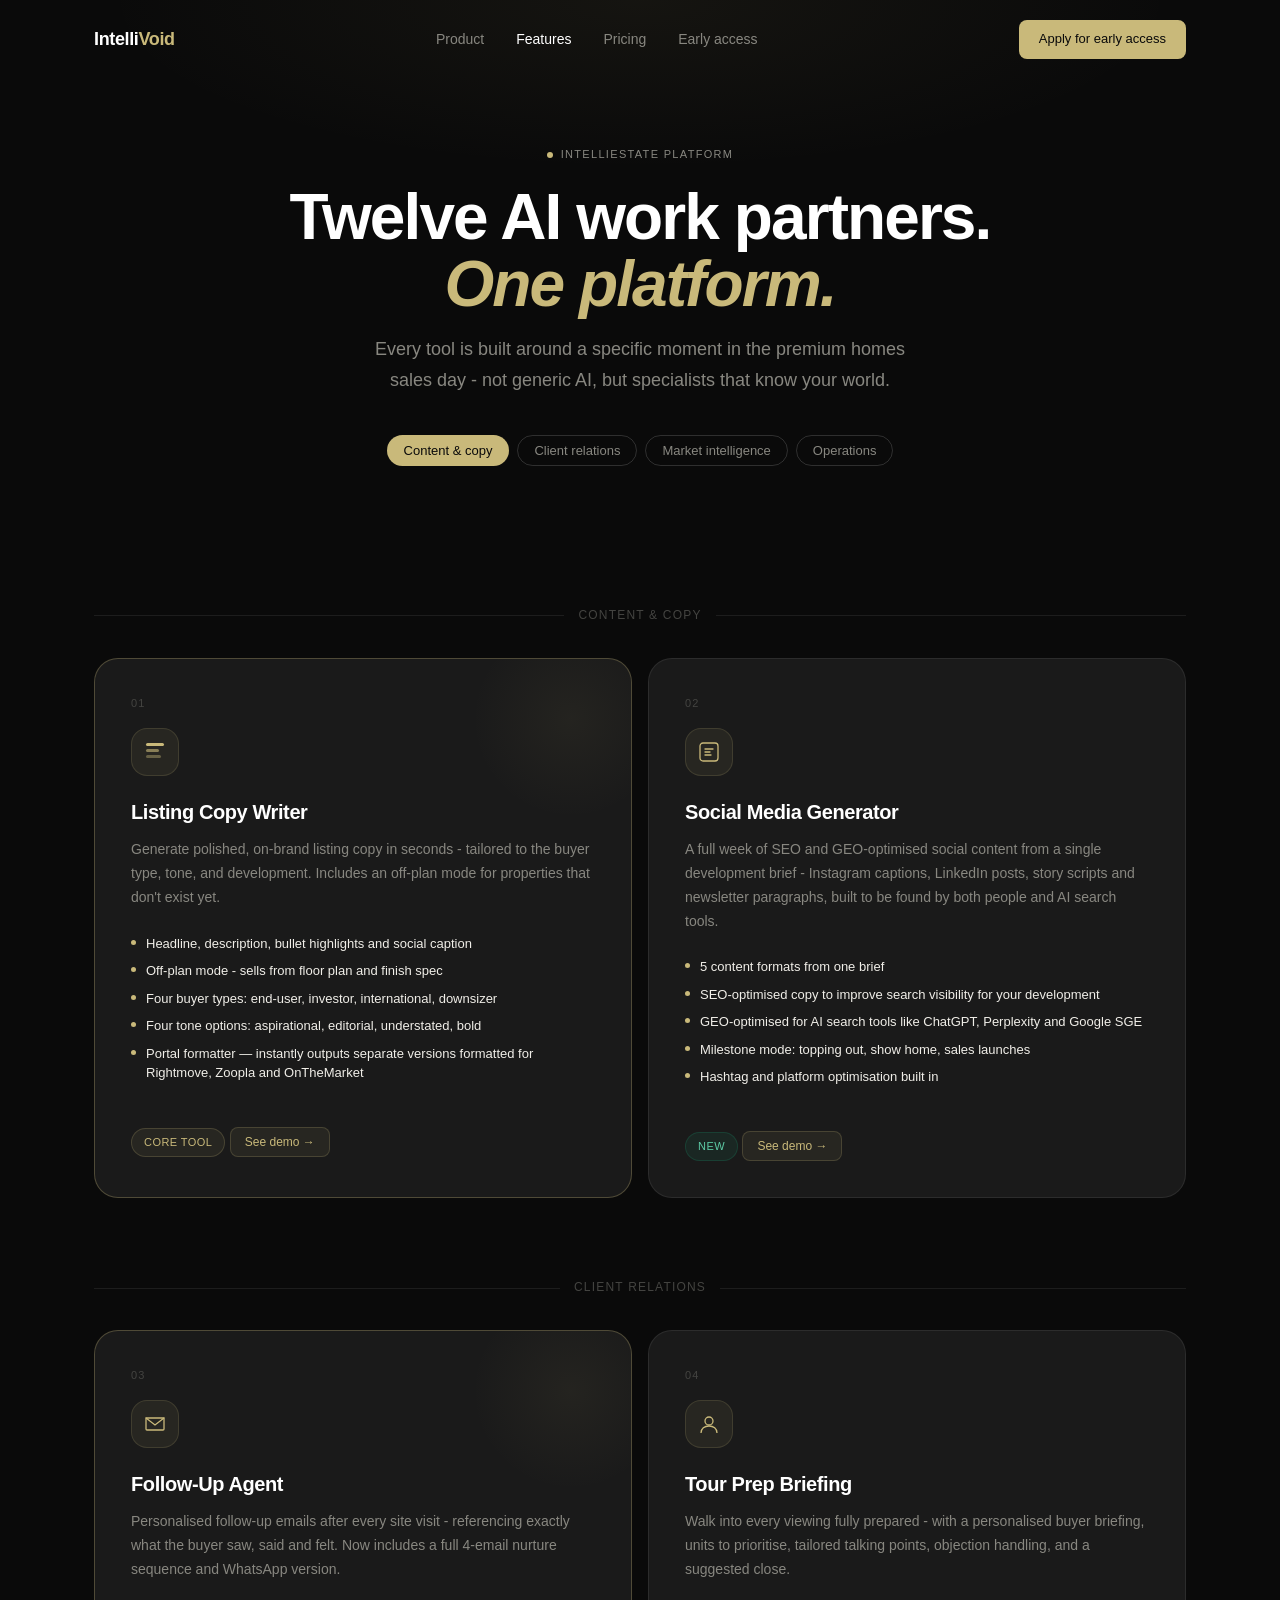
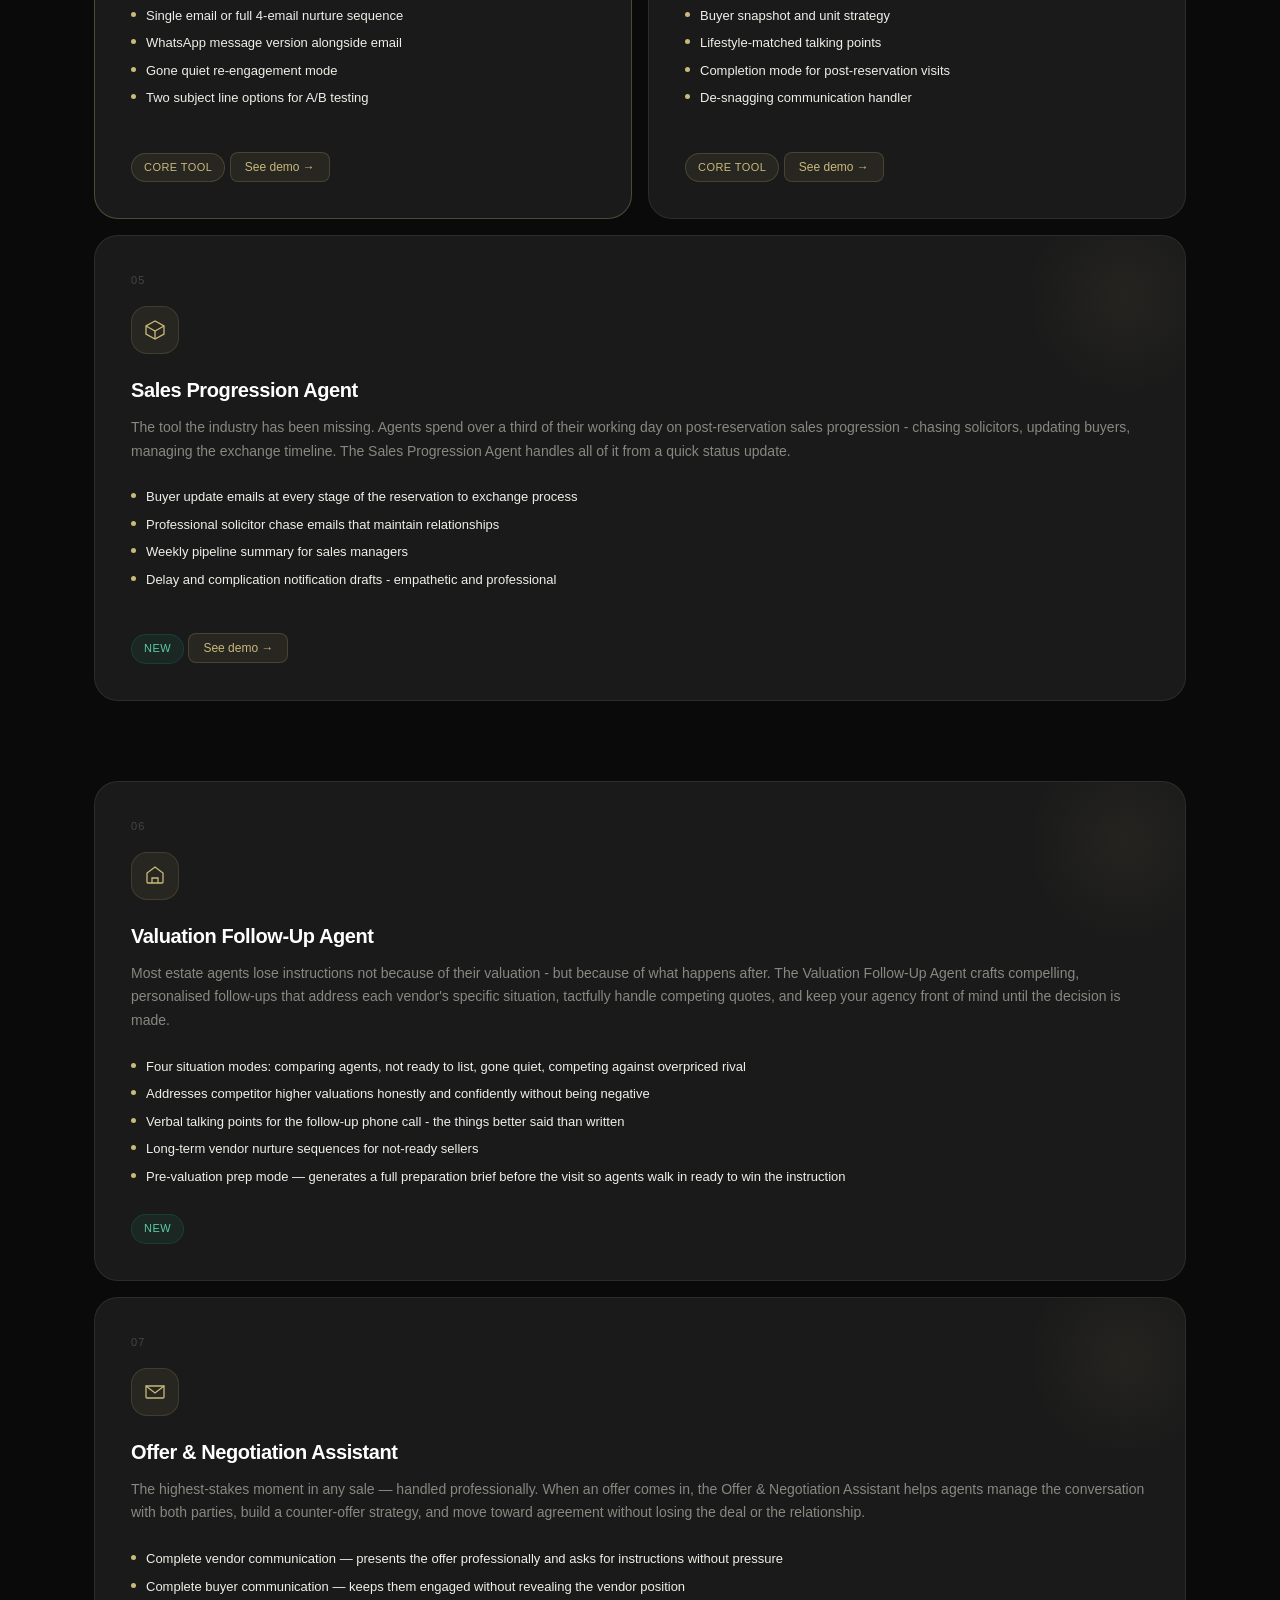
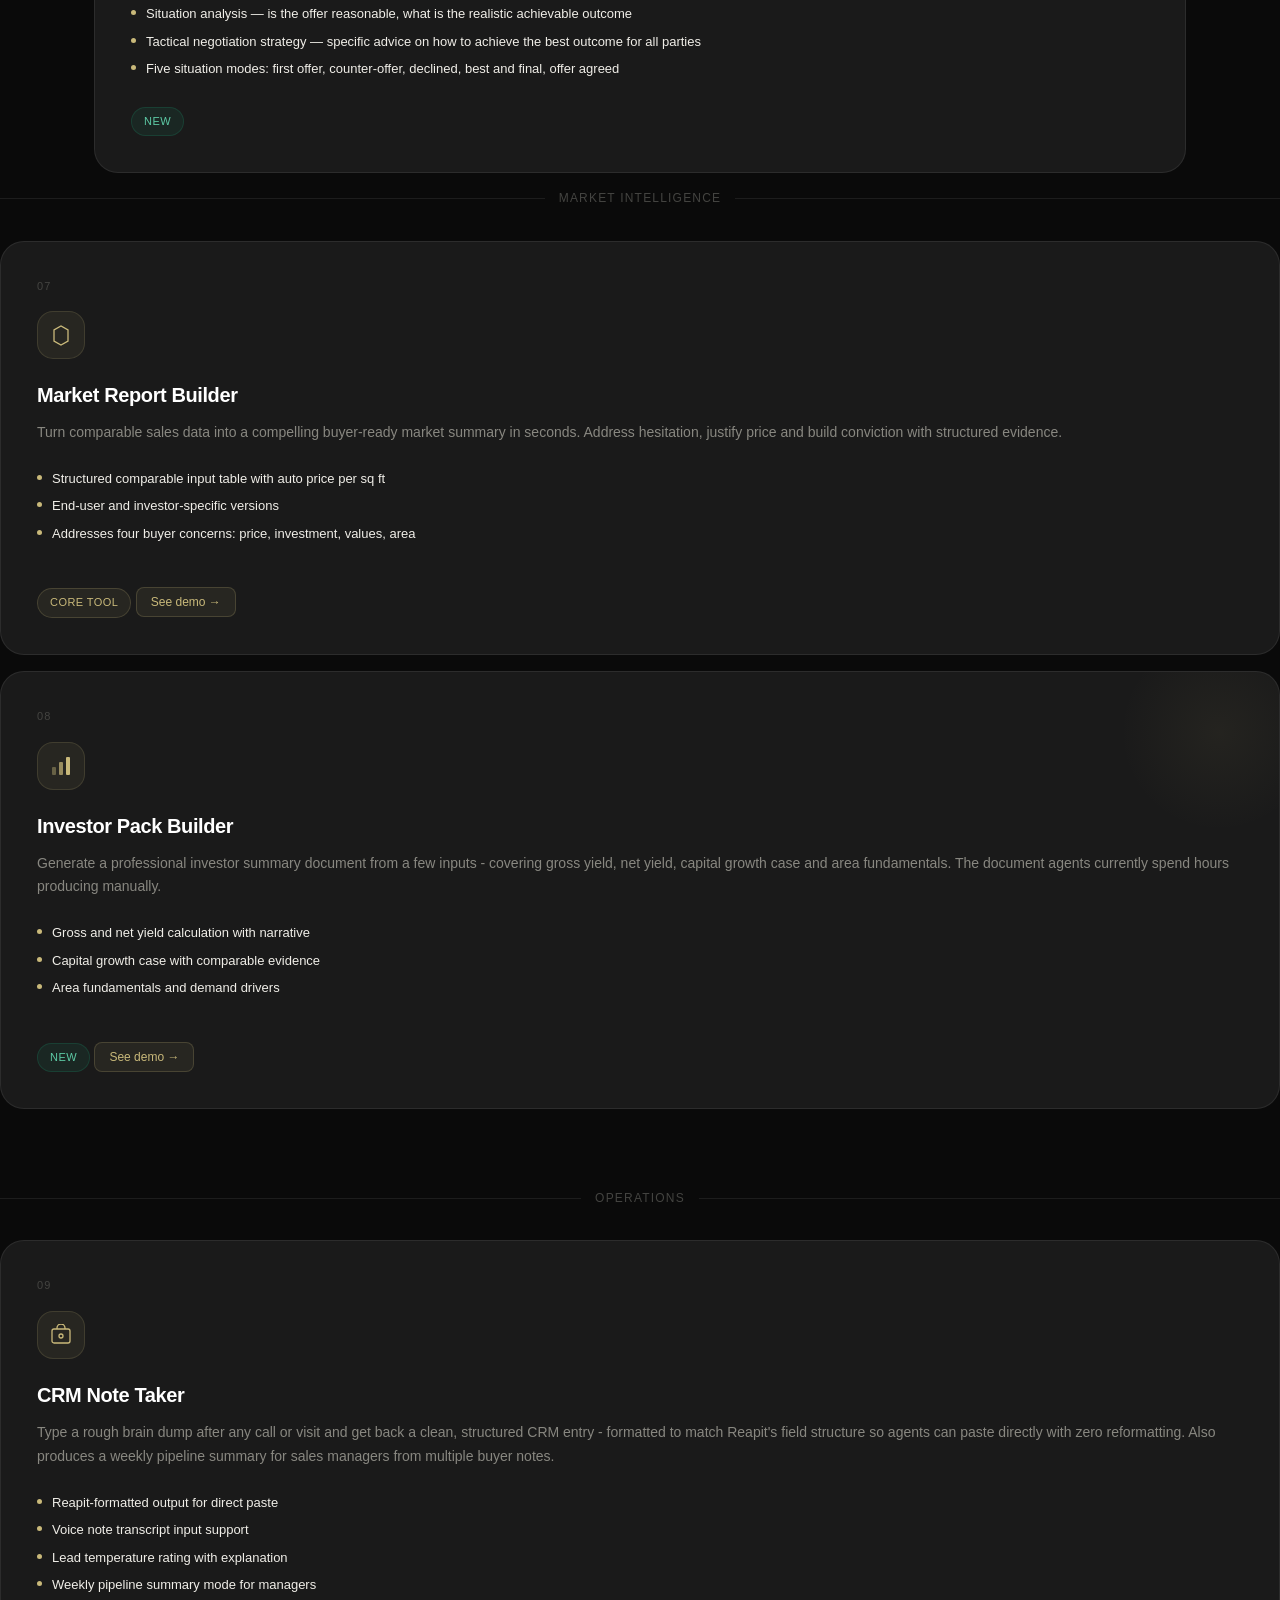
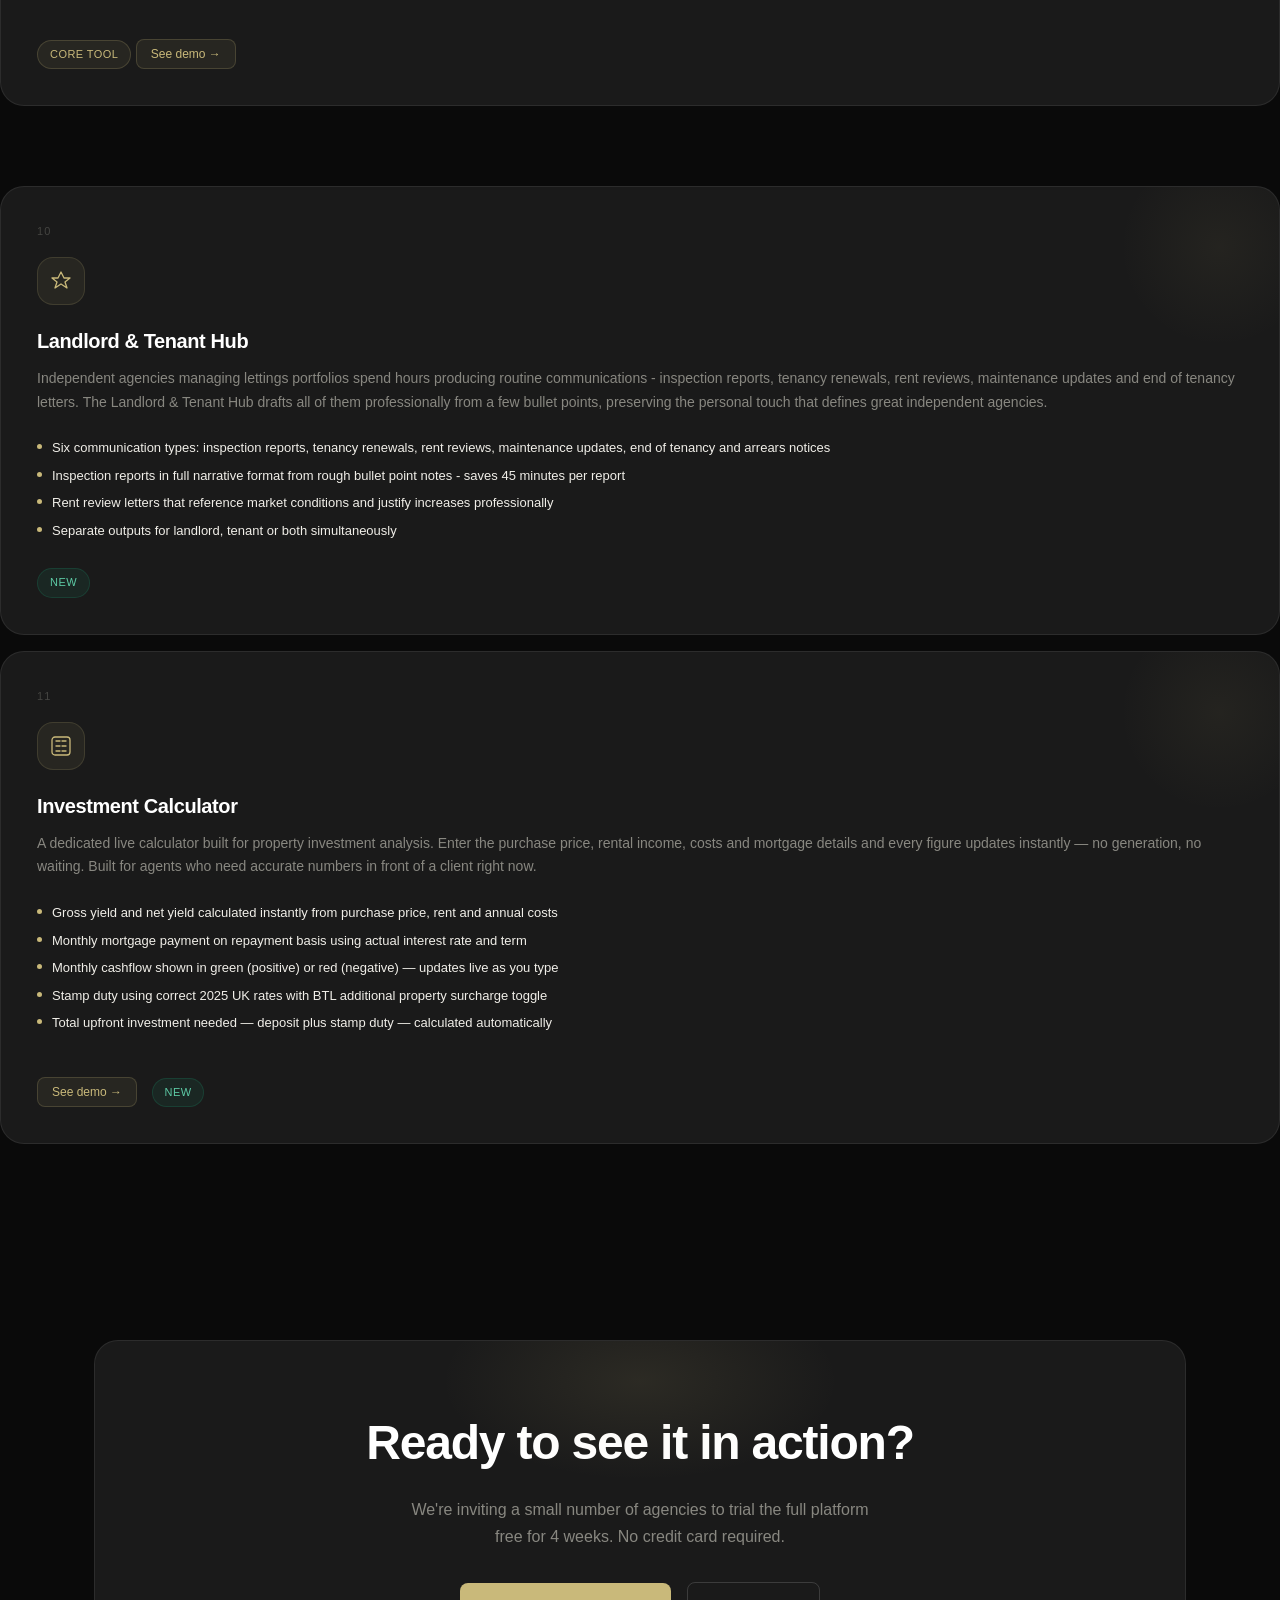
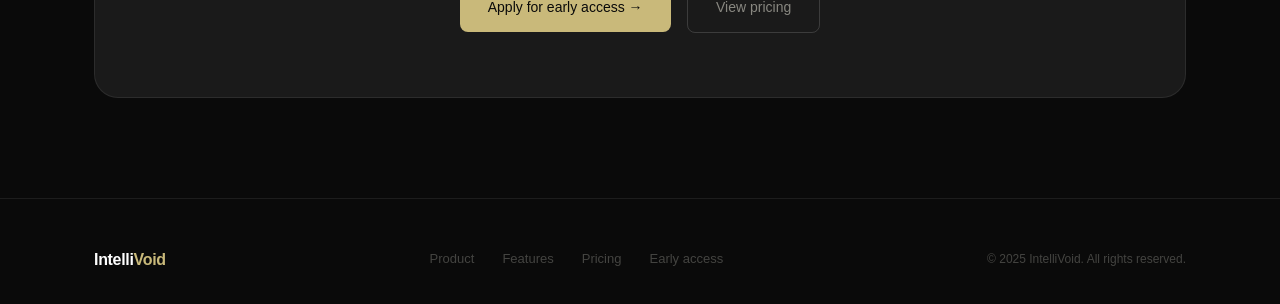
==== commit 518955aa: "Add files via upload" ====
--- a/features.html
+++ b/features.html
@@ -128,7 +128,7 @@
         <a href="index.html#product" class="nav-link">Product</a>
         <a href="features.html" class="nav-link active">Features</a>
         <a href="index.html#pricing" class="nav-link">Pricing</a>
-        <a href="index.html#founding" class="nav-link">Founding partners</a>
+        <a href="index.html#founding" class="nav-link">Early access</a>
       </div>
       <a href="index.html#founding" class="nav-cta">Apply for early access</a>
     </div>
@@ -143,7 +143,7 @@
         <div class="hero-dot"></div>
         <span class="label">IntelliEstate platform</span>
       </div>
-      <h1 class="page-title">Ten AI work partners.<br><em>One platform.</em></h1>
+      <h1 class="page-title">Twelve AI work partners.<br><em>One platform.</em></h1>
       <p class="page-sub">Every tool is built around a specific moment in the premium homes sales day - not generic AI, but specialists that know your world.</p>
       <div class="category-tabs">
         <button class="cat-tab active" onclick="scrollToSection('content')">Content & copy</button>
@@ -178,6 +178,7 @@
             <div class="tool-feat"><div class="feat-dot"></div><div class="feat-text">Off-plan mode - sells from floor plan and finish spec</div></div>
             <div class="tool-feat"><div class="feat-dot"></div><div class="feat-text">Four buyer types: end-user, investor, international, downsizer</div></div>
             <div class="tool-feat"><div class="feat-dot"></div><div class="feat-text">Four tone options: aspirational, editorial, understated, bold</div></div>
+            <div class="tool-feat"><div class="feat-dot"></div><div class="feat-text">Portal formatter — instantly outputs separate versions formatted for Rightmove, Zoopla and OnTheMarket</div></div>
           </div>
           <span class="tool-badge">Core tool</span>
           <button onclick="openDemo('listing')" style="margin-top:16px;display:inline-flex;align-items:center;gap:6px;font-size:12px;color:var(--accent);background:rgba(201,185,122,0.08);border:1px solid rgba(201,185,122,0.2);border-radius:var(--radius);padding:7px 14px;cursor:pointer;transition:background 0.2s;" onmouseover="this.style.background='rgba(201,185,122,0.15)'" onmouseout="this.style.background='rgba(201,185,122,0.08)'" >See demo &rarr;</button>
@@ -278,10 +279,31 @@
             <div class="tool-feat"><div class="feat-dot"></div><div class="feat-text">Addresses competitor higher valuations honestly and confidently without being negative</div></div>
             <div class="tool-feat"><div class="feat-dot"></div><div class="feat-text">Verbal talking points for the follow-up phone call - the things better said than written</div></div>
             <div class="tool-feat"><div class="feat-dot"></div><div class="feat-text">Long-term vendor nurture sequences for not-ready sellers</div></div>
+            <div class="tool-feat"><div class="feat-dot"></div><div class="feat-text">Pre-valuation prep mode — generates a full preparation brief before the visit so agents walk in ready to win the instruction</div></div>
           </div>
           <span class="tool-badge new-badge">New</span>
         </div>
       </div>
+      <div class="tool-row">
+        <div class="tool-card tool-card-full">
+          <div class="tool-glow"></div>
+          <div class="tool-num">07</div>
+          <div class="tool-icon-wrap">
+            <svg width="22" height="22" viewBox="0 0 22 22" fill="none"><path d="M2 5h18v11a1 1 0 01-1 1H3a1 1 0 01-1-1V5z" stroke="#C9B97A" stroke-width="1.3" fill="none"/><path d="M2 5l9 7 9-7" stroke="#C9B97A" stroke-width="1.3" fill="none"/></svg>
+          </div>
+          <div class="tool-name">Offer &amp; Negotiation Assistant</div>
+          <div class="tool-desc">The highest-stakes moment in any sale — handled professionally. When an offer comes in, the Offer &amp; Negotiation Assistant helps agents manage the conversation with both parties, build a counter-offer strategy, and move toward agreement without losing the deal or the relationship.</div>
+          <div class="tool-features">
+            <div class="tool-feat"><div class="feat-dot"></div><div class="feat-text">Complete vendor communication — presents the offer professionally and asks for instructions without pressure</div></div>
+            <div class="tool-feat"><div class="feat-dot"></div><div class="feat-text">Complete buyer communication — keeps them engaged without revealing the vendor position</div></div>
+            <div class="tool-feat"><div class="feat-dot"></div><div class="feat-text">Situation analysis — is the offer reasonable, what is the realistic achievable outcome</div></div>
+            <div class="tool-feat"><div class="feat-dot"></div><div class="feat-text">Tactical negotiation strategy — specific advice on how to achieve the best outcome for all parties</div></div>
+            <div class="tool-feat"><div class="feat-dot"></div><div class="feat-text">Five situation modes: first offer, counter-offer, declined, best and final, offer agreed</div></div>
+          </div>
+          <span class="tool-badge new-badge">New</span>
+        </div>
+      </div>
+    </div>
 
     <div class="category-group" id="intelligence">
       <div class="category-header">
@@ -369,6 +391,29 @@
         </div>
       </div>
     </div>
+
+      <div class="tool-row">
+        <div class="tool-card tool-card-full">
+          <div class="tool-glow"></div>
+          <div class="tool-num">11</div>
+          <div class="tool-icon-wrap">
+            <svg width="22" height="22" viewBox="0 0 22 22" fill="none"><rect x="2" y="2" width="18" height="18" rx="3" stroke="#C9B97A" stroke-width="1.3" fill="none"/><path d="M6 6h4M12 6h4M6 11h4M12 11h4M6 16h4M12 16h4" stroke="#C9B97A" stroke-width="1.3" stroke-linecap="round"/></svg>
+          </div>
+          <div class="tool-name">Investment Calculator</div>
+          <div class="tool-desc">A dedicated live calculator built for property investment analysis. Enter the purchase price, rental income, costs and mortgage details and every figure updates instantly — no generation, no waiting. Built for agents who need accurate numbers in front of a client right now.</div>
+          <div class="tool-features">
+            <div class="tool-feat"><div class="feat-dot"></div><div class="feat-text">Gross yield and net yield calculated instantly from purchase price, rent and annual costs</div></div>
+            <div class="tool-feat"><div class="feat-dot"></div><div class="feat-text">Monthly mortgage payment on repayment basis using actual interest rate and term</div></div>
+            <div class="tool-feat"><div class="feat-dot"></div><div class="feat-text">Monthly cashflow shown in green (positive) or red (negative) — updates live as you type</div></div>
+            <div class="tool-feat"><div class="feat-dot"></div><div class="feat-text">Stamp duty using correct 2025 UK rates with BTL additional property surcharge toggle</div></div>
+            <div class="tool-feat"><div class="feat-dot"></div><div class="feat-text">Total upfront investment needed — deposit plus stamp duty — calculated automatically</div></div>
+          </div>
+          <button onclick="openDemo('calculator')" style="margin-top:16px;display:inline-flex;align-items:center;gap:6px;font-size:12px;color:var(--accent);background:rgba(201,185,122,0.08);border:1px solid rgba(201,185,122,0.2);border-radius:var(--radius);padding:7px 14px;cursor:pointer;transition:all 0.2s;" onmouseover="this.style.background='rgba(201,185,122,0.15)'" onmouseout="this.style.background='rgba(201,185,122,0.08)'">See demo &rarr;</button>
+          <span class="tool-badge new-badge" style="margin-left:10px;">New</span>
+        </div>
+      </div>
+    </div>
+
 
 
   </div>
@@ -379,7 +424,7 @@
     <div class="cta-wrap">
       <div class="cta-glow"></div>
       <h2 class="cta-title">Ready to see it in action?</h2>
-      <p class="cta-sub">We're inviting a small number of founding partners to trial the full platform free for 4 weeks. No credit card required.</p>
+      <p class="cta-sub">We're inviting a small number of agencies to trial the full platform free for 4 weeks. No credit card required.</p>
       <div>
         <a href="index.html#founding" class="btn-primary">Apply for early access &rarr;</a>
         <a href="index.html#pricing" class="btn-ghost">View pricing</a>
@@ -482,6 +527,18 @@
     url: "IntelliEstate - Investor Pack Builder",
     inputs: [["Unit price","£750,000 - 1-bed"],["Est. rental value","£3,200 per month"],["Area","Nine Elms, SW8"],["Area avg yield","4.8% gross"]],
     outputs: [["Gross yield","5.1% gross yield based on £3,200 pcm estimated rental against £750,000 purchase price - ahead of the Nine Elms area average of 4.8%."],["Capital growth case","Nine Elms has delivered 18% capital growth over the past 5 years, supported by major infrastructure investment and the Battersea regeneration programme."],["Covering narrative","Unit 12A represents a compelling investment opportunity in one of London's most active regeneration zones, combining strong immediate yield with a well-supported long-term capital growth case."]]
+  },
+  calculator: {
+    title: "Investment Calculator - live demo",
+    url: "IntelliEstate - Investment Calculator",
+    inputs: [["Purchase price","£750,000"],["Monthly rental income","£3,200"],["Annual service charge","£3,000"],["Management fee","10%"],["Deposit","25%"],["Mortgage rate","4.5%"],["Term","25 years"]],
+    outputs: [["Gross yield","5.12%"],["Net yield","3.84%"],["Monthly mortgage","£3,287"],["Monthly cashflow","+£147"],["Stamp duty (BTL)","£32,500"],["Total upfront needed","£220,000"]]
+  },
+  offer: {
+    title: "Offer & Negotiation Assistant - live demo",
+    url: "IntelliEstate - Offer & Negotiation Assistant",
+    inputs: [["Property","14 Blackheath Rise, SE3"],["Asking price","£650,000"],["Offer received","£610,000"],["Situation","First offer received"]],
+    outputs: [["Situation analysis","At 93.8% of asking, this is a serious offer from a motivated buyer. The gap of £40,000 is bridgeable — the vendor has room to move and the buyer has shown genuine intent."],["Vendor communication","I am pleased to present an offer of £610,000 from a proceedable buyer with mortgage agreed in principle and no chain. I would recommend a counter at £635,000 to keep both parties engaged."],["Buyer communication","Thank you for your offer on 14 Blackheath Rise. I have presented this to the vendor and will be in touch as soon as I have an update — typically within 24 hours."]]
   },
   crm: {
     title: "CRM Note Taker - live demo",
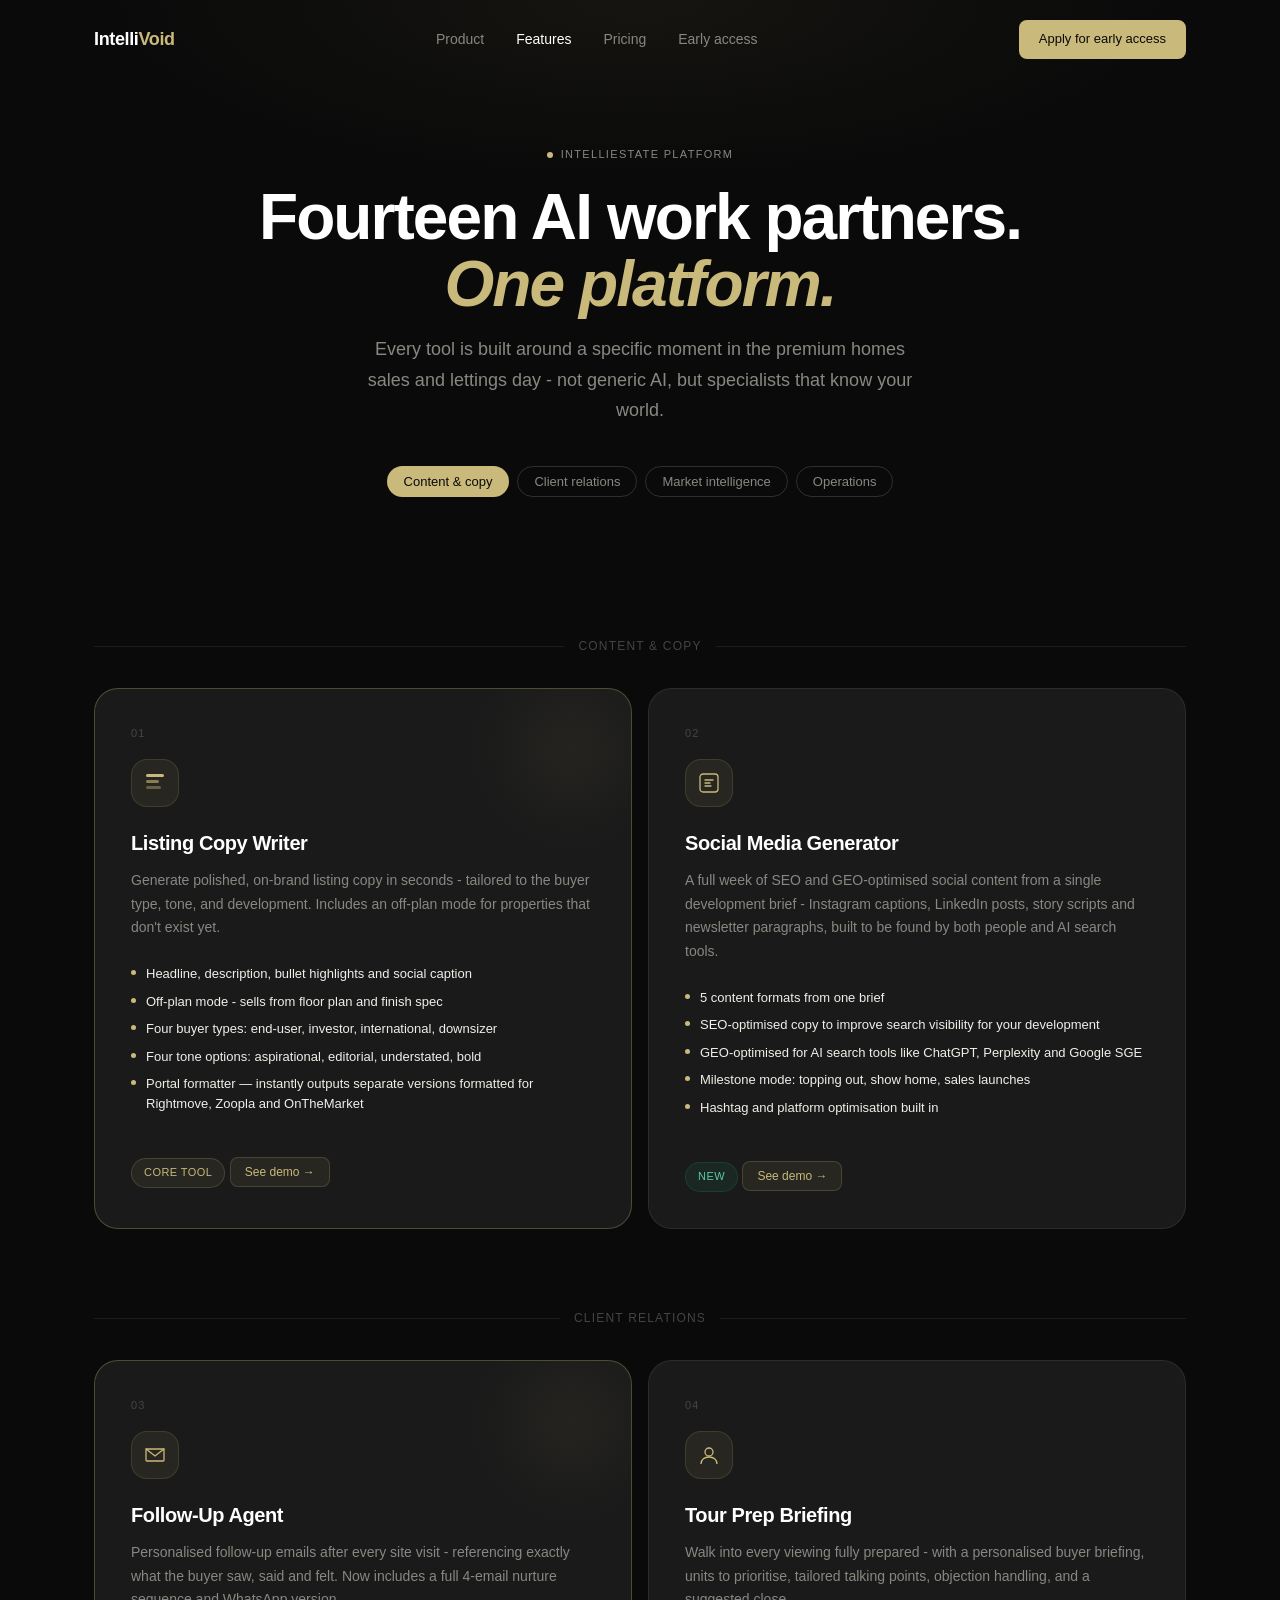
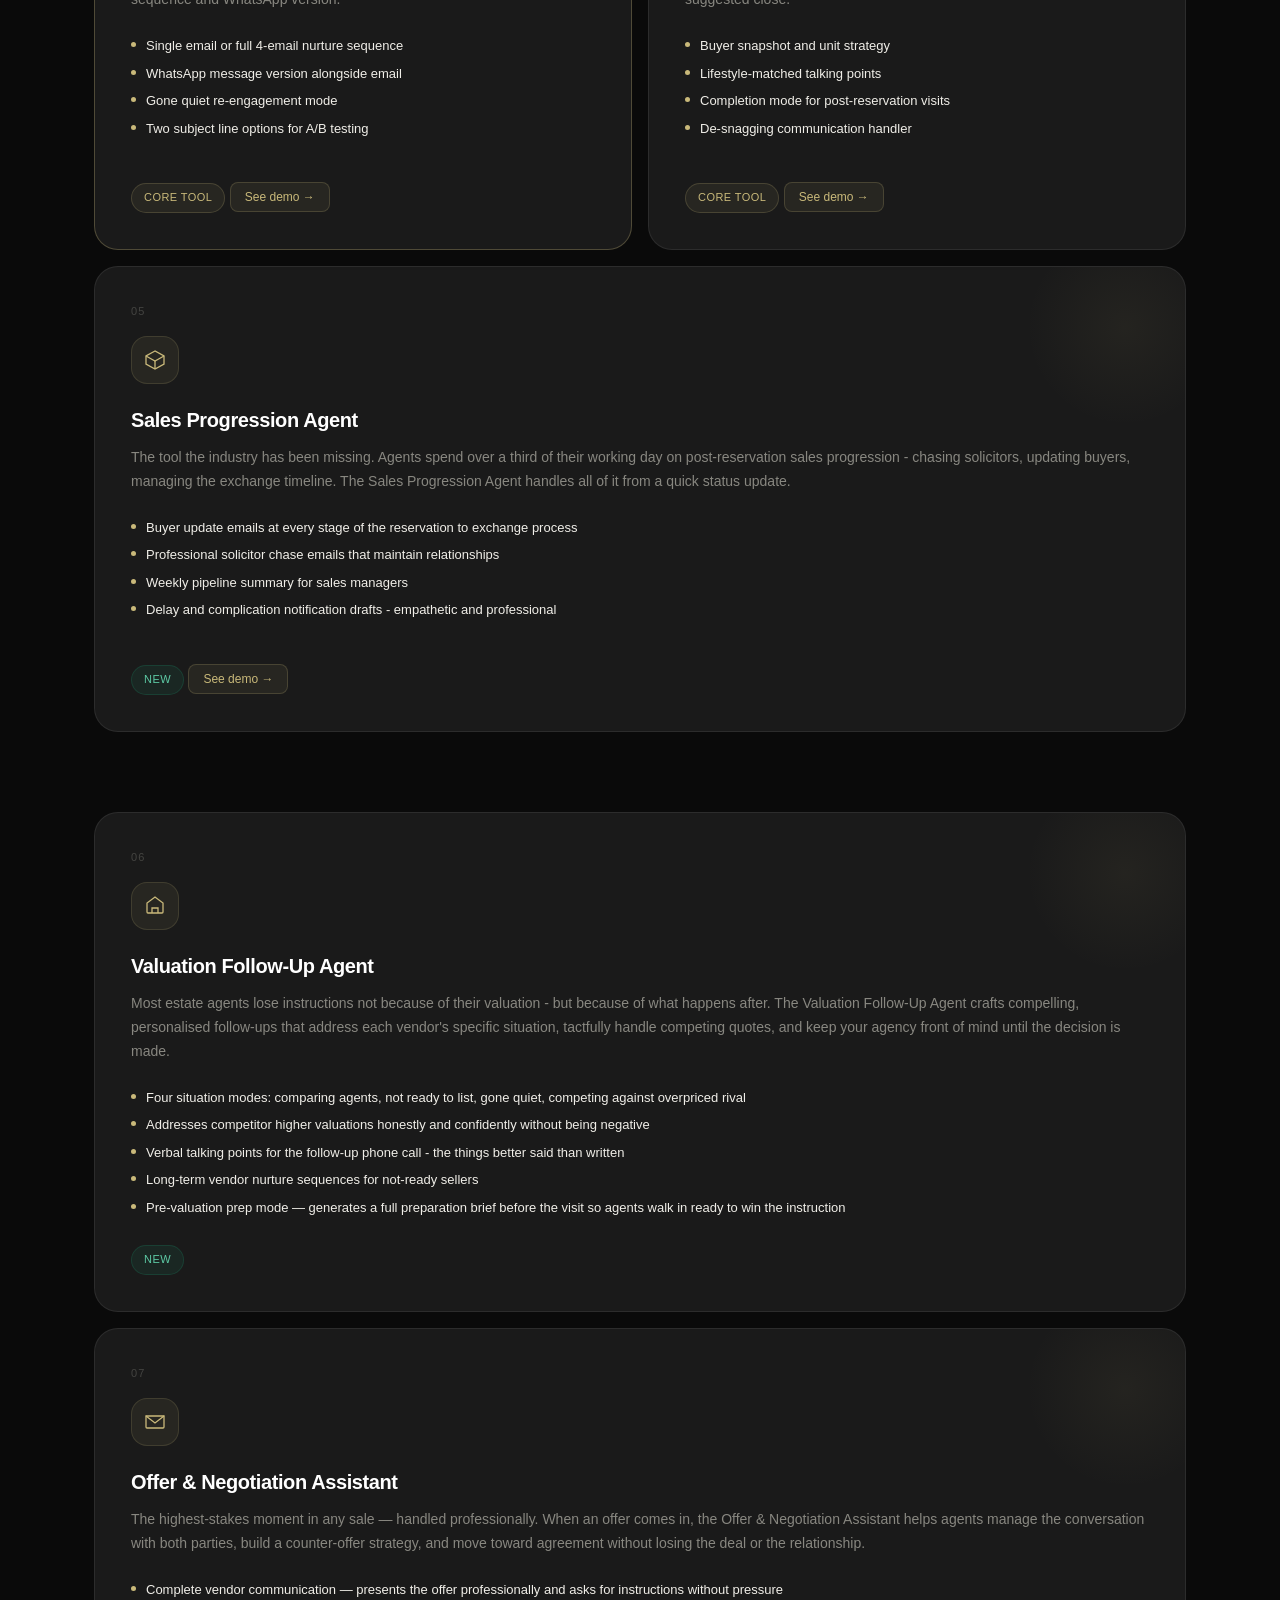
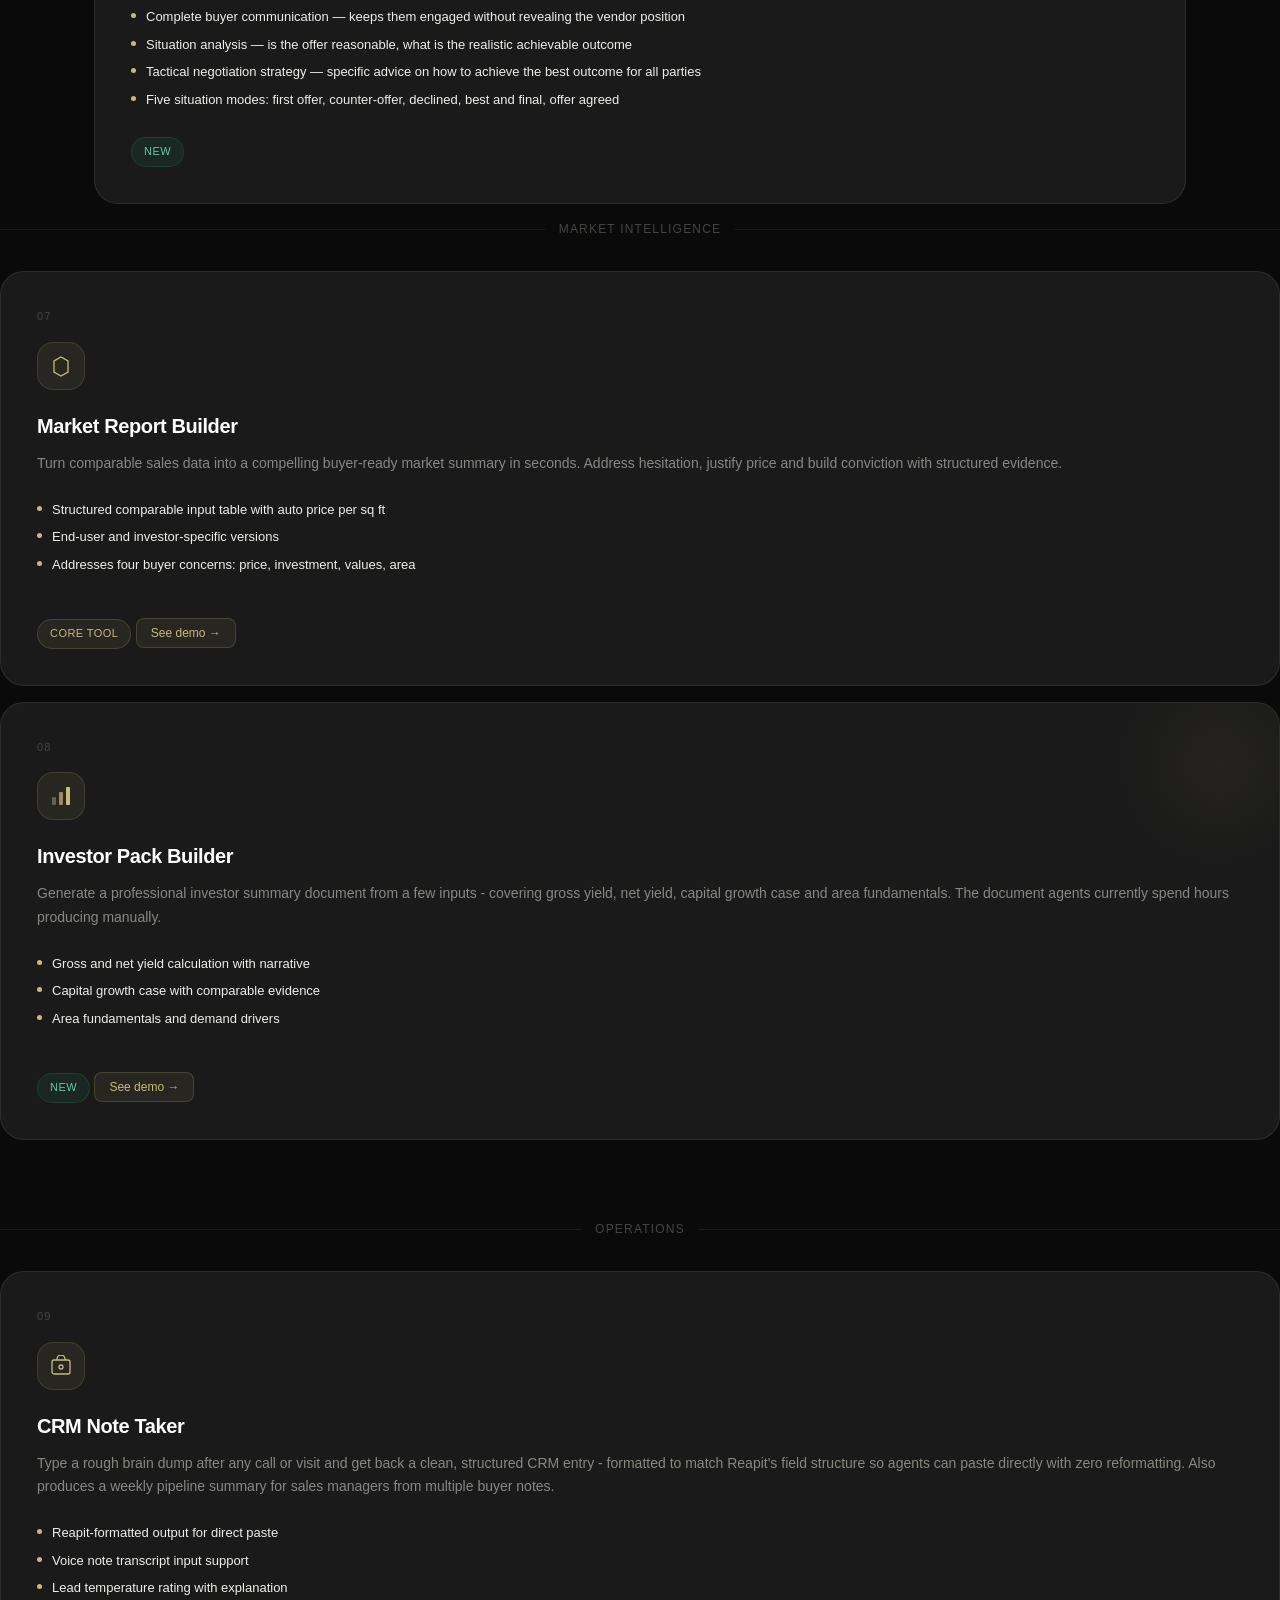
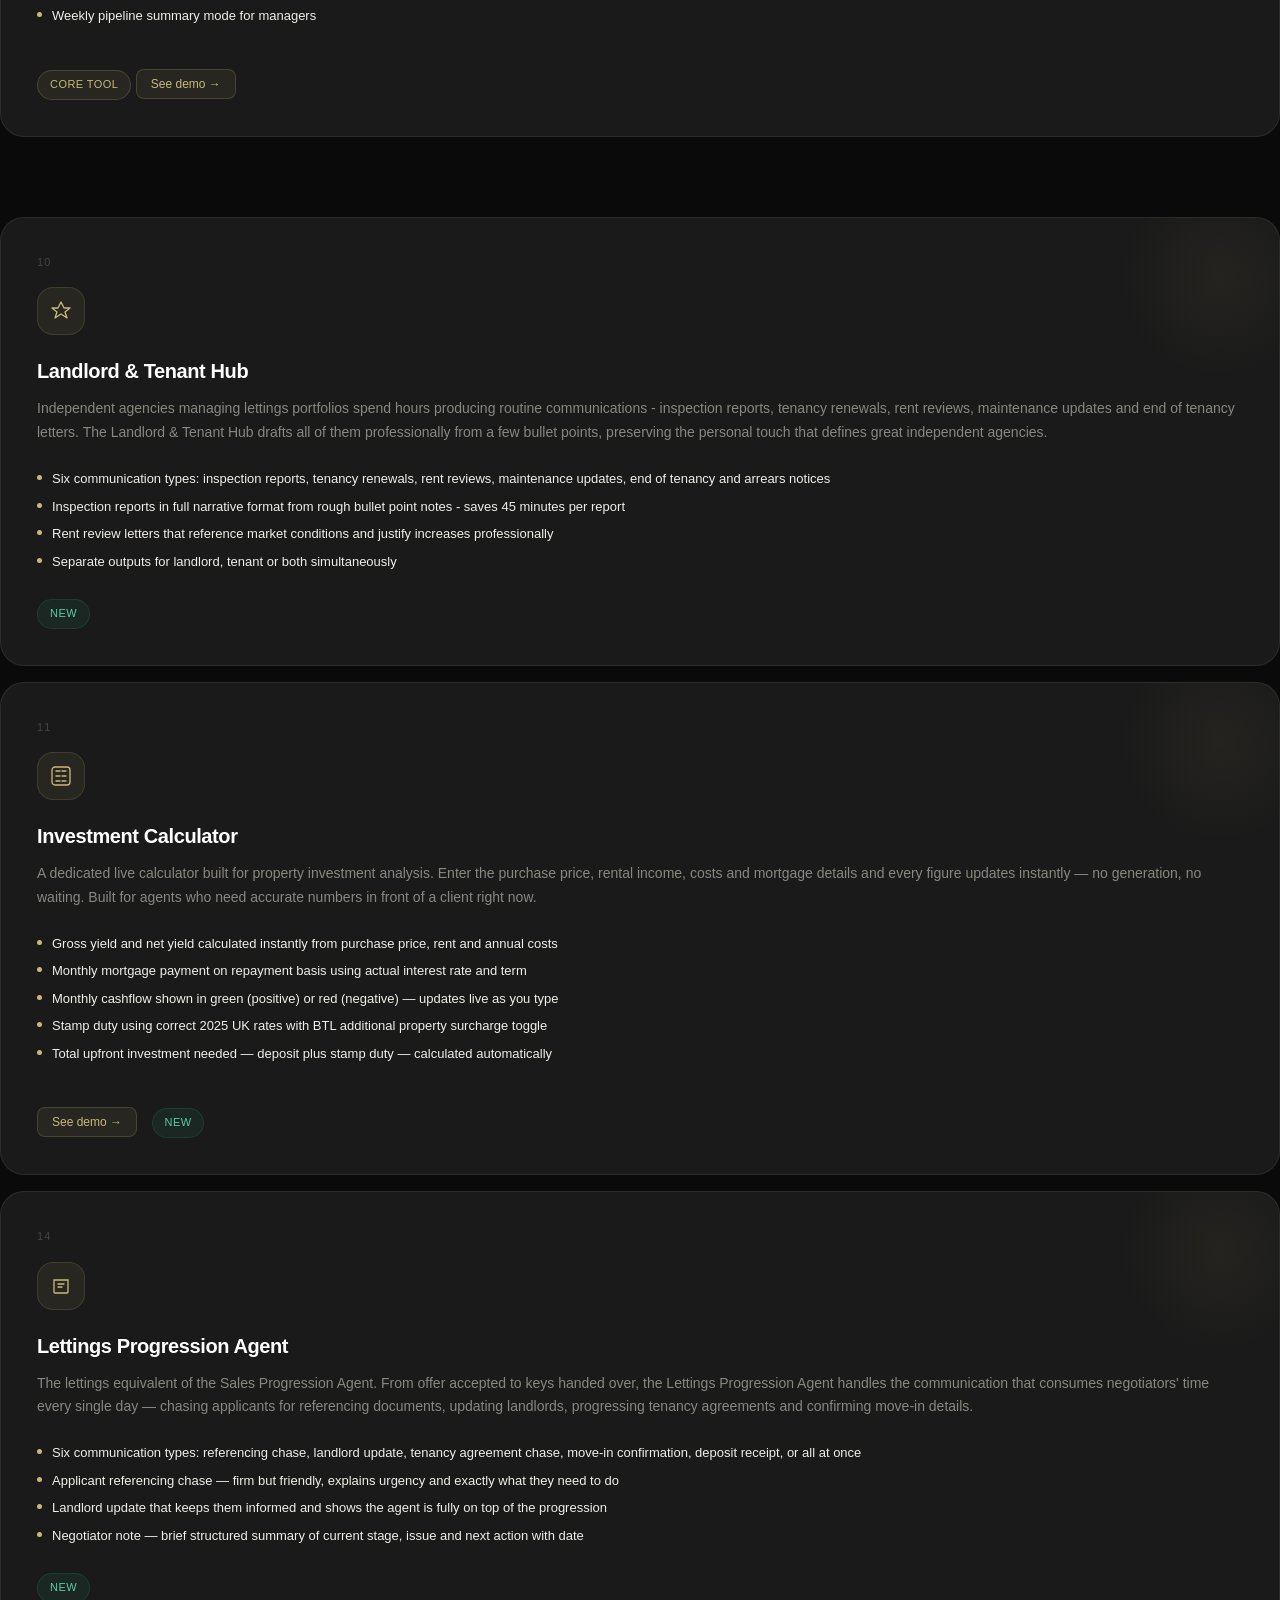
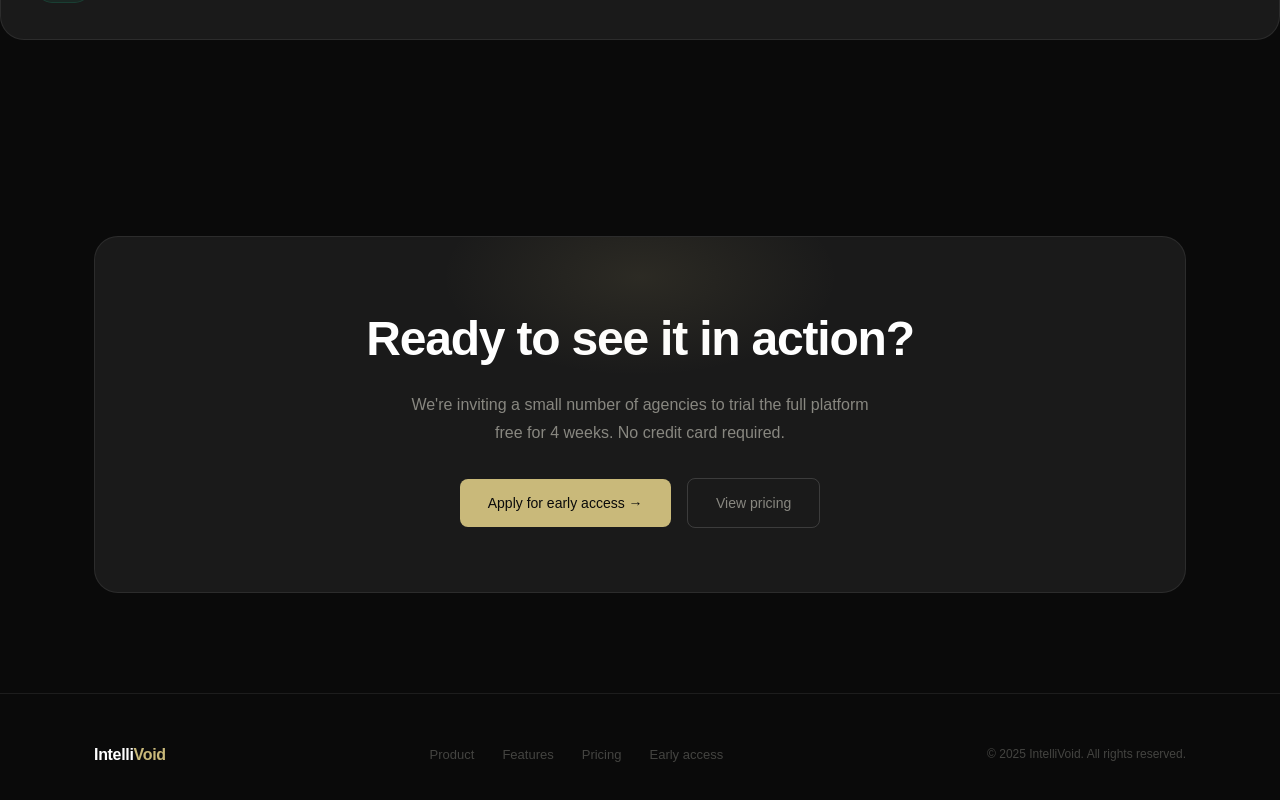
==== commit ec1c4483: "Add files via upload" ====
--- a/features.html
+++ b/features.html
@@ -143,8 +143,8 @@
         <div class="hero-dot"></div>
         <span class="label">IntelliEstate platform</span>
       </div>
-      <h1 class="page-title">Twelve AI work partners.<br><em>One platform.</em></h1>
-      <p class="page-sub">Every tool is built around a specific moment in the premium homes sales day - not generic AI, but specialists that know your world.</p>
+      <h1 class="page-title">Fourteen AI work partners.<br><em>One platform.</em></h1>
+      <p class="page-sub">Every tool is built around a specific moment in the premium homes sales and lettings day - not generic AI, but specialists that know your world.</p>
       <div class="category-tabs">
         <button class="cat-tab active" onclick="scrollToSection('content')">Content & copy</button>
         <button class="cat-tab" onclick="scrollToSection('client')">Client relations</button>
@@ -415,6 +415,26 @@
     </div>
 
 
+
+      <div class="tool-row">
+        <div class="tool-card tool-card-full">
+          <div class="tool-glow"></div>
+          <div class="tool-num">14</div>
+          <div class="tool-icon-wrap">
+            <svg width="22" height="22" viewBox="0 0 22 22" fill="none"><path d="M4 5h14v12a1 1 0 01-1 1H5a1 1 0 01-1-1V5z" stroke="#C9B97A" stroke-width="1.3" fill="none"/><path d="M8 9h6M8 12h4" stroke="#C9B97A" stroke-width="1.3" stroke-linecap="round" fill="none"/></svg>
+          </div>
+          <div class="tool-name">Lettings Progression Agent</div>
+          <div class="tool-desc">The lettings equivalent of the Sales Progression Agent. From offer accepted to keys handed over, the Lettings Progression Agent handles the communication that consumes negotiators' time every single day — chasing applicants for referencing documents, updating landlords, progressing tenancy agreements and confirming move-in details.</div>
+          <div class="tool-features">
+            <div class="tool-feat"><div class="feat-dot"></div><div class="feat-text">Six communication types: referencing chase, landlord update, tenancy agreement chase, move-in confirmation, deposit receipt, or all at once</div></div>
+            <div class="tool-feat"><div class="feat-dot"></div><div class="feat-text">Applicant referencing chase — firm but friendly, explains urgency and exactly what they need to do</div></div>
+            <div class="tool-feat"><div class="feat-dot"></div><div class="feat-text">Landlord update that keeps them informed and shows the agent is fully on top of the progression</div></div>
+            <div class="tool-feat"><div class="feat-dot"></div><div class="feat-text">Negotiator note — brief structured summary of current stage, issue and next action with date</div></div>
+          </div>
+          <span class="tool-badge new-badge">New</span>
+        </div>
+      </div>
+    </div>
 
   </div>
 </section>
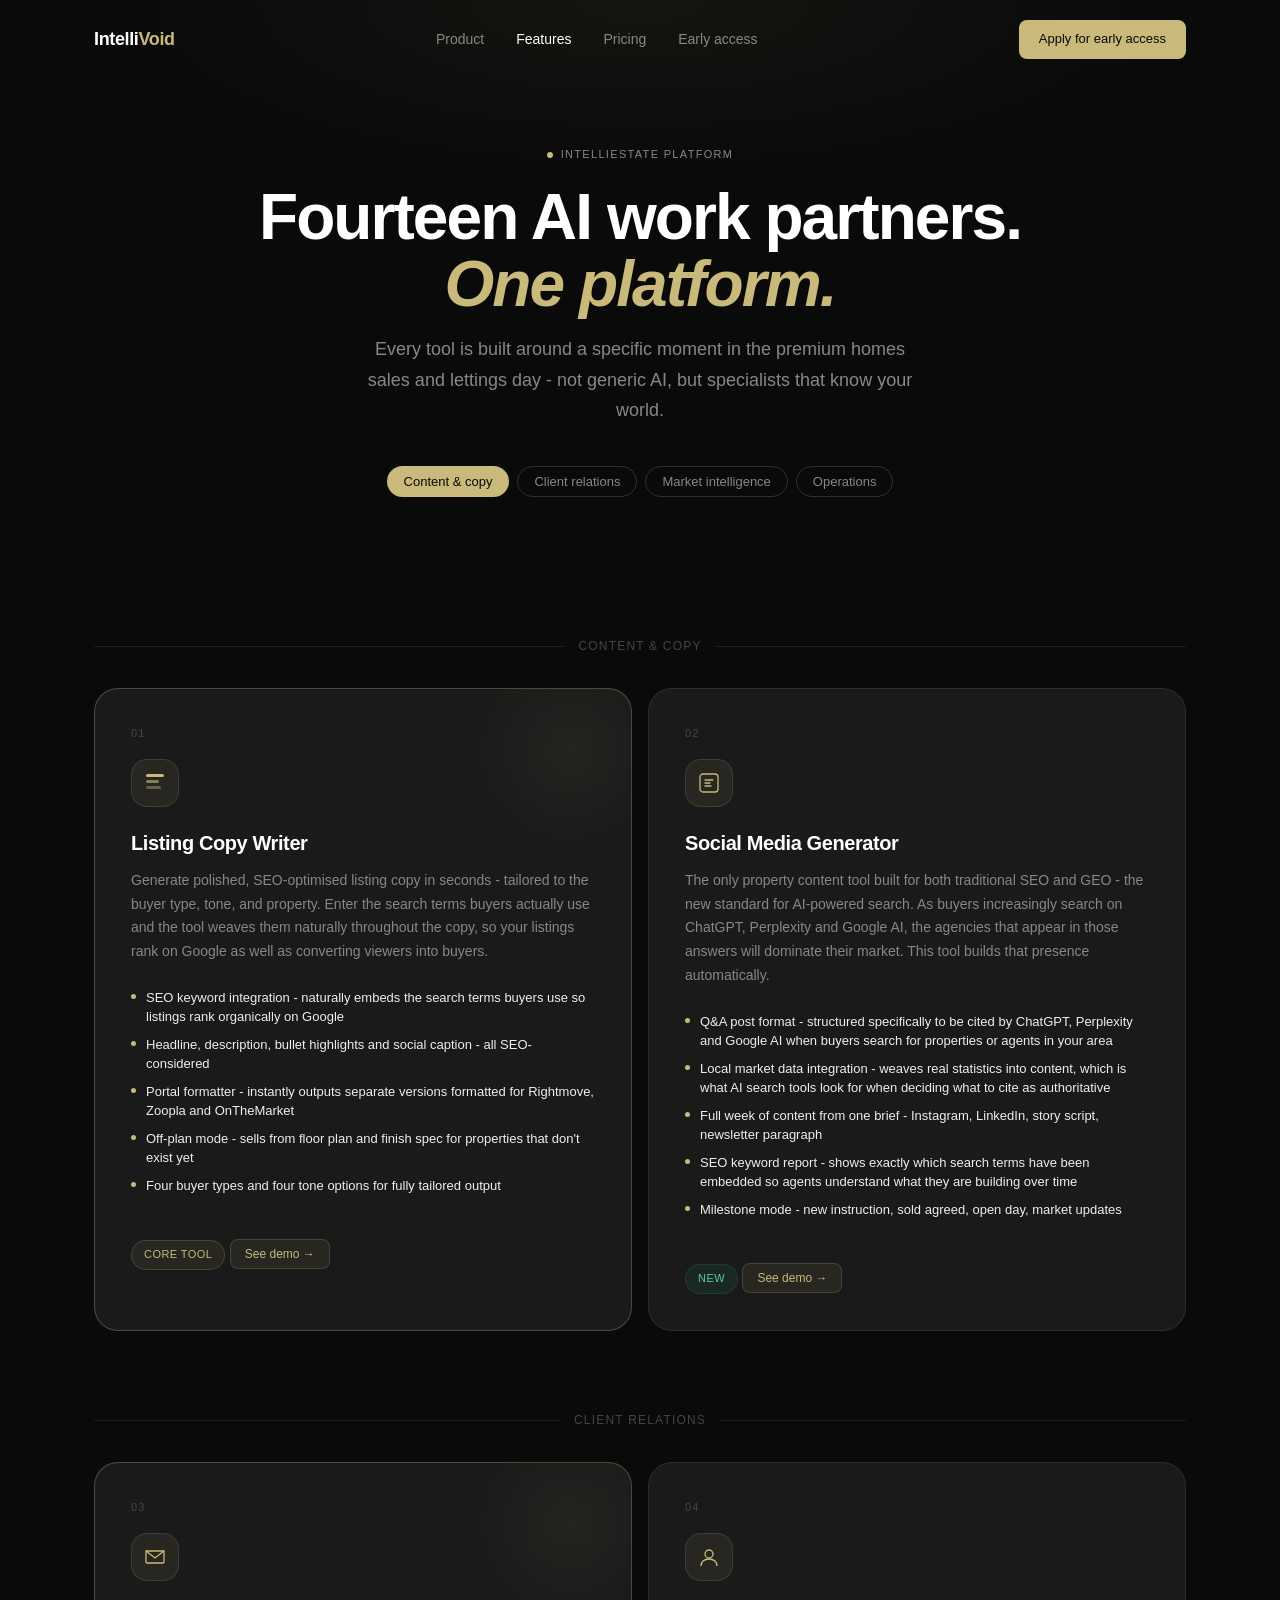
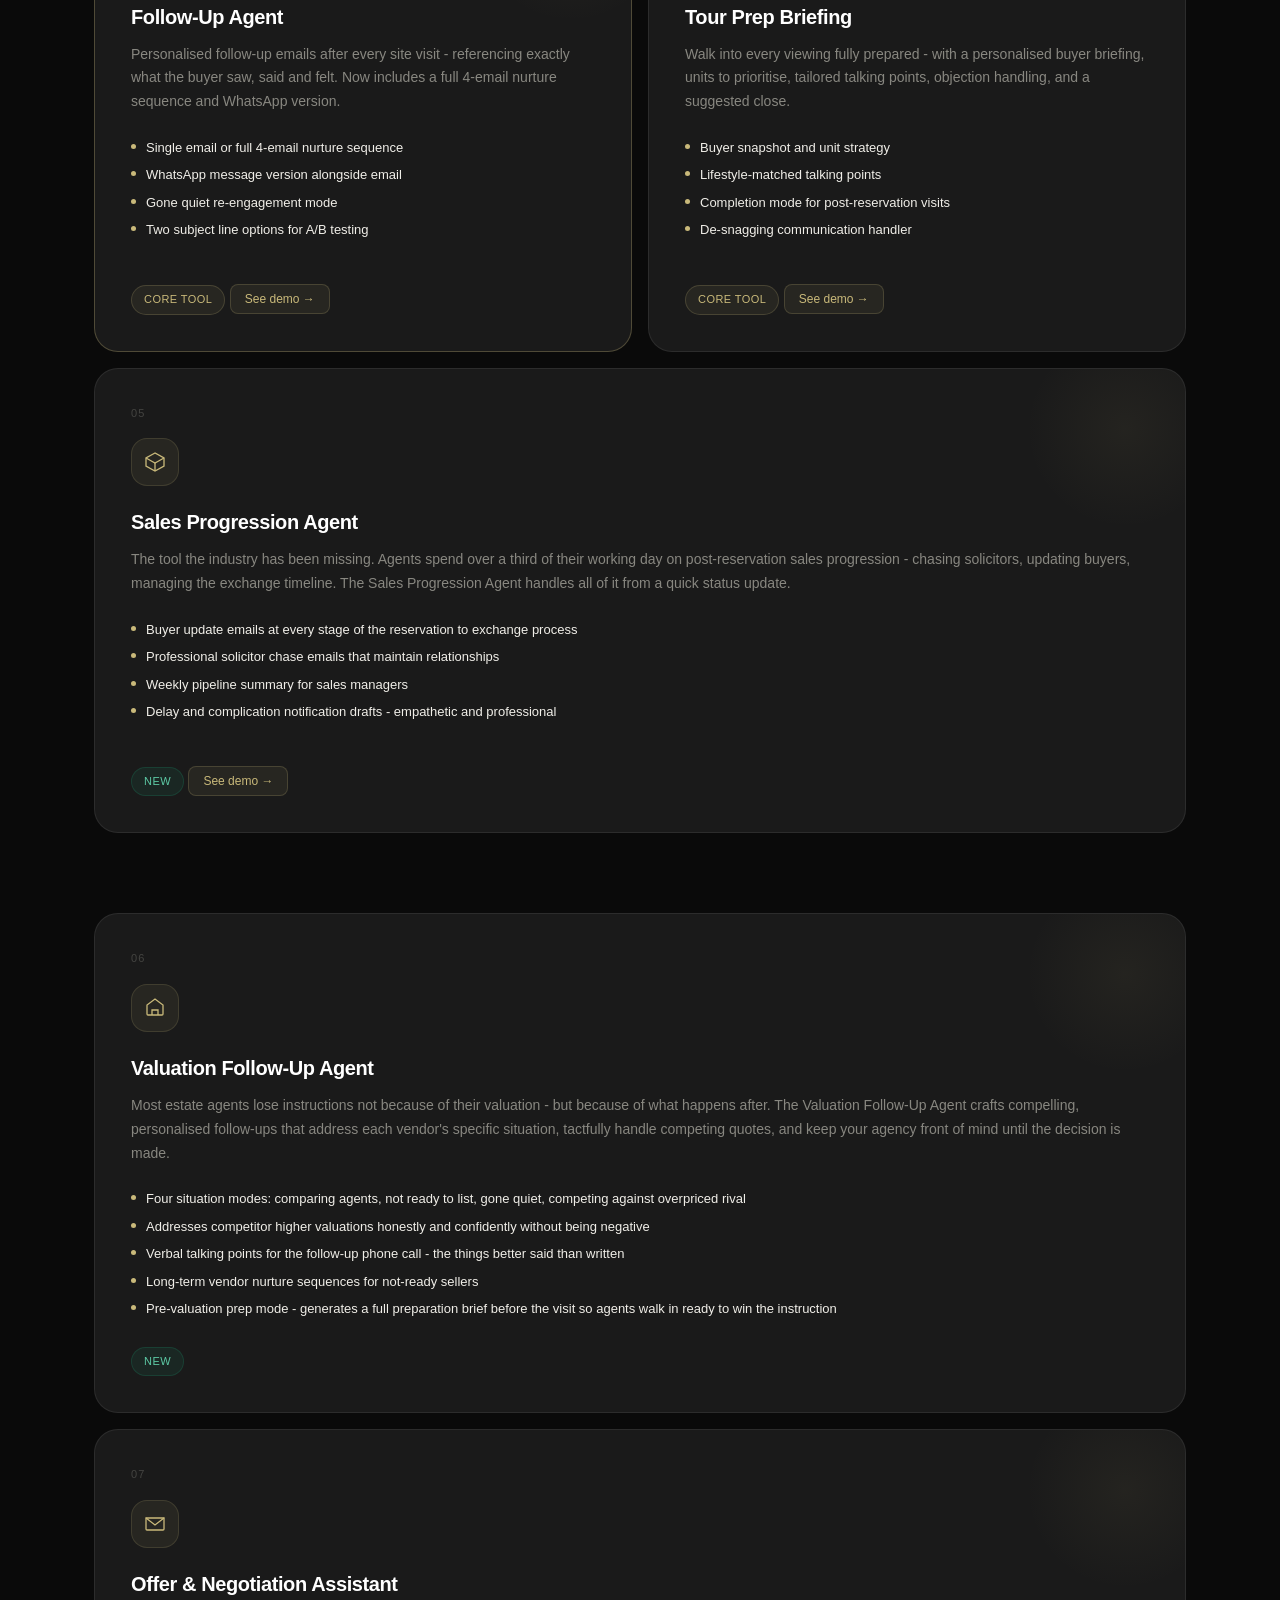
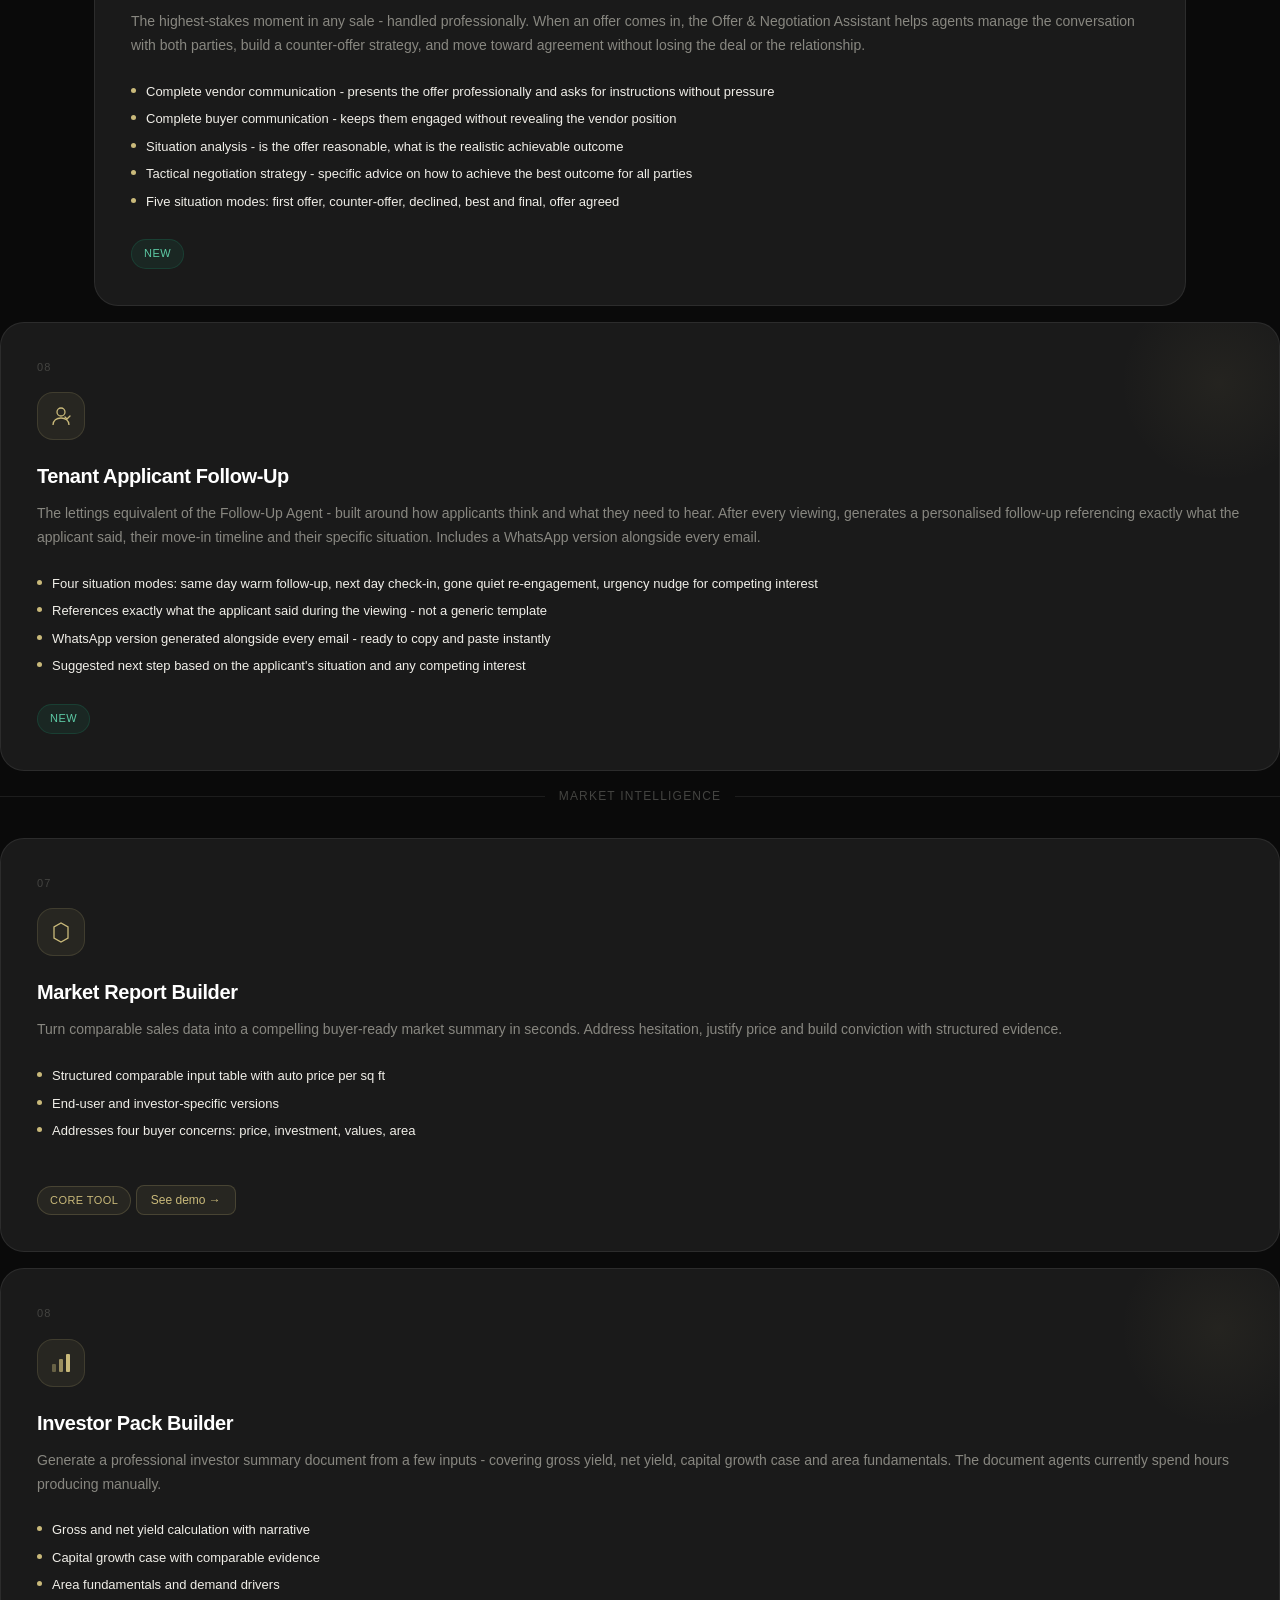
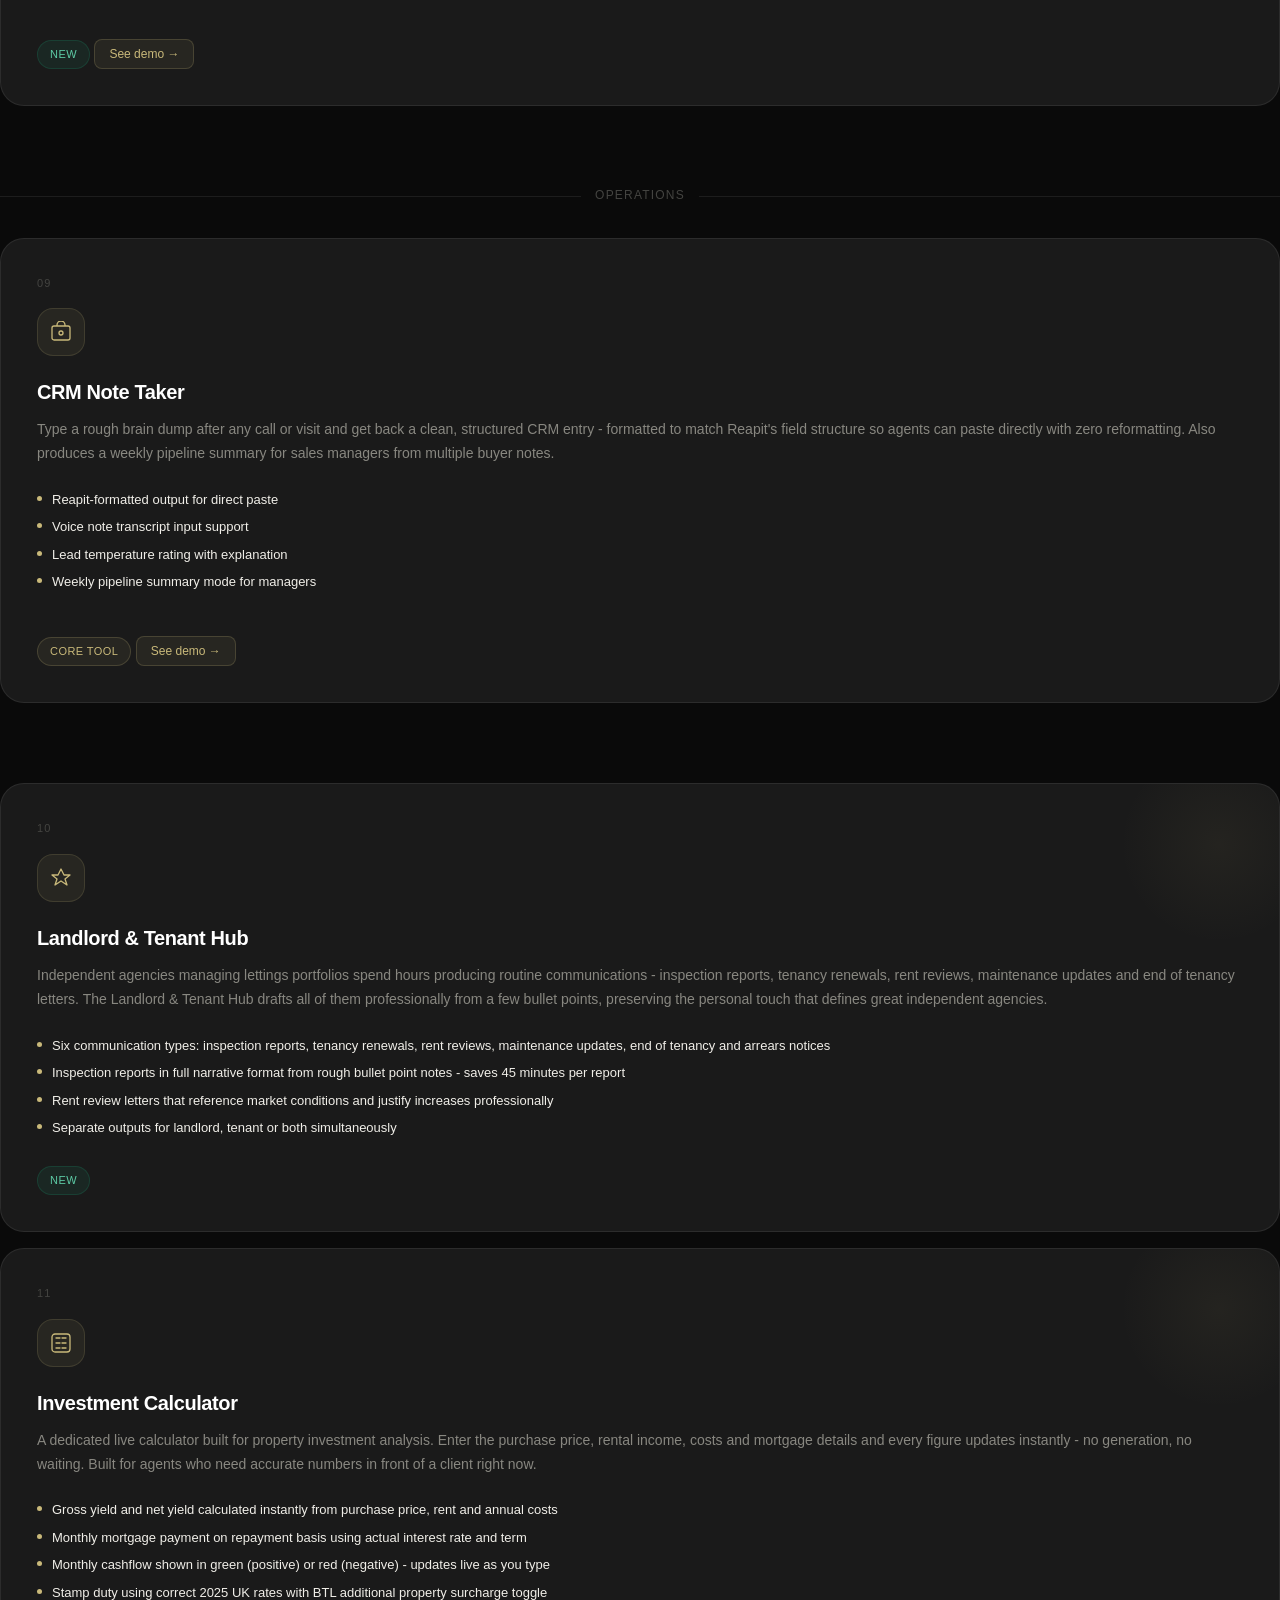
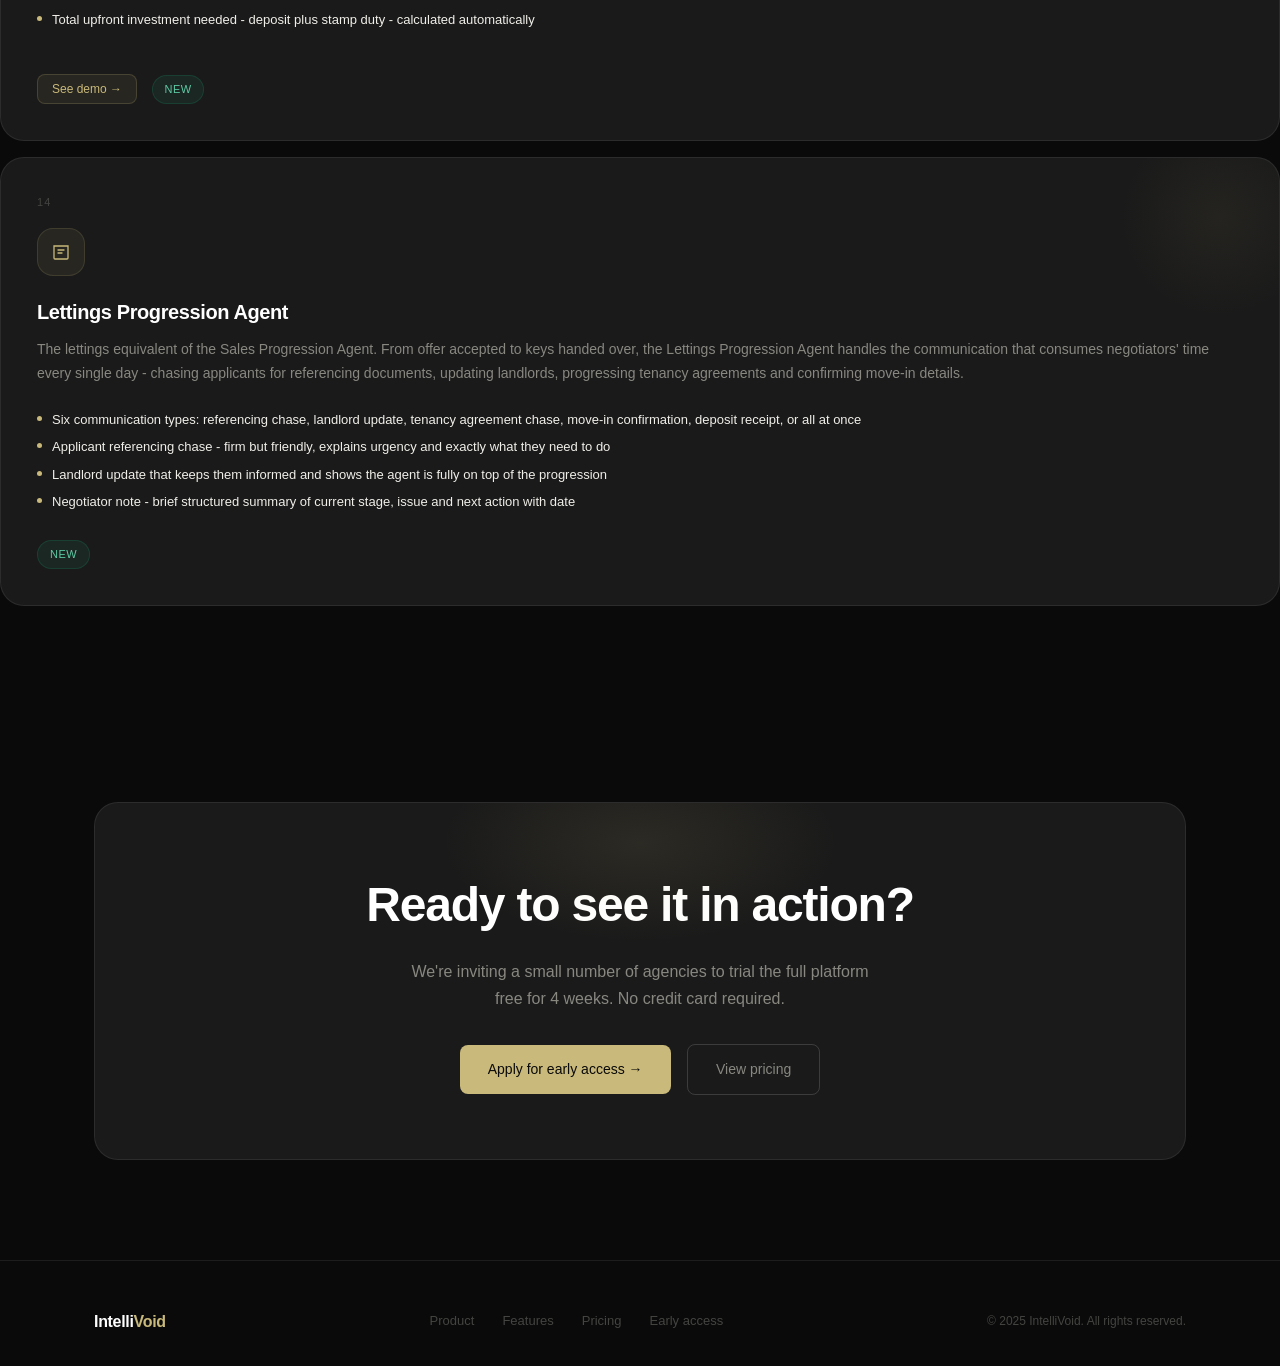
==== commit eb8499f4: "Add files via upload" ====
--- a/features.html
+++ b/features.html
@@ -3,7 +3,7 @@
 <head>
 <meta charset="UTF-8"/>
 <meta name="viewport" content="width=device-width, initial-scale=1.0"/>
-<title>IntelliEstate Features — All AI Work Partners</title>
+<title>IntelliEstate Features  -  All AI Work Partners</title>
 <style>
 *, *::before, *::after { box-sizing: border-box; margin: 0; padding: 0; }
 :root {
@@ -172,13 +172,13 @@
             <svg width="22" height="22" viewBox="0 0 22 22" fill="none"><rect x="2" y="2" width="18" height="3" rx="1.5" fill="#C9B97A"/><rect x="2" y="8" width="13" height="3" rx="1.5" fill="#C9B97A" opacity="0.6"/><rect x="2" y="14" width="15" height="3" rx="1.5" fill="#C9B97A" opacity="0.4"/></svg>
           </div>
           <div class="tool-name">Listing Copy Writer</div>
-          <div class="tool-desc">Generate polished, on-brand listing copy in seconds - tailored to the buyer type, tone, and development. Includes an off-plan mode for properties that don't exist yet.</div>
-          <div class="tool-features">
-            <div class="tool-feat"><div class="feat-dot"></div><div class="feat-text">Headline, description, bullet highlights and social caption</div></div>
-            <div class="tool-feat"><div class="feat-dot"></div><div class="feat-text">Off-plan mode - sells from floor plan and finish spec</div></div>
-            <div class="tool-feat"><div class="feat-dot"></div><div class="feat-text">Four buyer types: end-user, investor, international, downsizer</div></div>
-            <div class="tool-feat"><div class="feat-dot"></div><div class="feat-text">Four tone options: aspirational, editorial, understated, bold</div></div>
-            <div class="tool-feat"><div class="feat-dot"></div><div class="feat-text">Portal formatter — instantly outputs separate versions formatted for Rightmove, Zoopla and OnTheMarket</div></div>
+          <div class="tool-desc">Generate polished, SEO-optimised listing copy in seconds  -  tailored to the buyer type, tone, and property. Enter the search terms buyers actually use and the tool weaves them naturally throughout the copy, so your listings rank on Google as well as converting viewers into buyers.</div>
+          <div class="tool-features">
+            <div class="tool-feat"><div class="feat-dot"></div><div class="feat-text">SEO keyword integration  -  naturally embeds the search terms buyers use so listings rank organically on Google</div></div>
+            <div class="tool-feat"><div class="feat-dot"></div><div class="feat-text">Headline, description, bullet highlights and social caption  -  all SEO-considered</div></div>
+            <div class="tool-feat"><div class="feat-dot"></div><div class="feat-text">Portal formatter  -  instantly outputs separate versions formatted for Rightmove, Zoopla and OnTheMarket</div></div>
+            <div class="tool-feat"><div class="feat-dot"></div><div class="feat-text">Off-plan mode  -  sells from floor plan and finish spec for properties that don't exist yet</div></div>
+            <div class="tool-feat"><div class="feat-dot"></div><div class="feat-text">Four buyer types and four tone options for fully tailored output</div></div>
           </div>
           <span class="tool-badge">Core tool</span>
           <button onclick="openDemo('listing')" style="margin-top:16px;display:inline-flex;align-items:center;gap:6px;font-size:12px;color:var(--accent);background:rgba(201,185,122,0.08);border:1px solid rgba(201,185,122,0.2);border-radius:var(--radius);padding:7px 14px;cursor:pointer;transition:background 0.2s;" onmouseover="this.style.background='rgba(201,185,122,0.15)'" onmouseout="this.style.background='rgba(201,185,122,0.08)'" >See demo &rarr;</button>
@@ -189,13 +189,13 @@
             <svg width="22" height="22" viewBox="0 0 22 22" fill="none"><rect x="2" y="2" width="18" height="18" rx="3" stroke="#C9B97A" stroke-width="1.3" fill="none"/><path d="M7 8h8M7 11h5M7 14h6" stroke="#C9B97A" stroke-width="1.3" stroke-linecap="round"/></svg>
           </div>
           <div class="tool-name">Social Media Generator</div>
-          <div class="tool-desc">A full week of SEO and GEO-optimised social content from a single development brief - Instagram captions, LinkedIn posts, story scripts and newsletter paragraphs, built to be found by both people and AI search tools.</div>
-          <div class="tool-features">
-            <div class="tool-feat"><div class="feat-dot"></div><div class="feat-text">5 content formats from one brief</div></div>
-            <div class="tool-feat"><div class="feat-dot"></div><div class="feat-text">SEO-optimised copy to improve search visibility for your development</div></div>
-            <div class="tool-feat"><div class="feat-dot"></div><div class="feat-text">GEO-optimised for AI search tools like ChatGPT, Perplexity and Google SGE</div></div>
-            <div class="tool-feat"><div class="feat-dot"></div><div class="feat-text">Milestone mode: topping out, show home, sales launches</div></div>
-            <div class="tool-feat"><div class="feat-dot"></div><div class="feat-text">Hashtag and platform optimisation built in</div></div>
+          <div class="tool-desc">The only property content tool built for both traditional SEO and GEO  -  the new standard for AI-powered search. As buyers increasingly search on ChatGPT, Perplexity and Google AI, the agencies that appear in those answers will dominate their market. This tool builds that presence automatically.</div>
+          <div class="tool-features">
+            <div class="tool-feat"><div class="feat-dot"></div><div class="feat-text">Q&A post format  -  structured specifically to be cited by ChatGPT, Perplexity and Google AI when buyers search for properties or agents in your area</div></div>
+            <div class="tool-feat"><div class="feat-dot"></div><div class="feat-text">Local market data integration  -  weaves real statistics into content, which is what AI search tools look for when deciding what to cite as authoritative</div></div>
+            <div class="tool-feat"><div class="feat-dot"></div><div class="feat-text">Full week of content from one brief  -  Instagram, LinkedIn, story script, newsletter paragraph</div></div>
+            <div class="tool-feat"><div class="feat-dot"></div><div class="feat-text">SEO keyword report  -  shows exactly which search terms have been embedded so agents understand what they are building over time</div></div>
+            <div class="tool-feat"><div class="feat-dot"></div><div class="feat-text">Milestone mode  -  new instruction, sold agreed, open day, market updates</div></div>
           </div>
           <span class="tool-badge new-badge">New</span>
           <button onclick="openDemo('social')" style="margin-top:16px;display:inline-flex;align-items:center;gap:6px;font-size:12px;color:var(--accent);background:rgba(201,185,122,0.08);border:1px solid rgba(201,185,122,0.2);border-radius:var(--radius);padding:7px 14px;cursor:pointer;transition:background 0.2s;" onmouseover="this.style.background='rgba(201,185,122,0.15)'" onmouseout="this.style.background='rgba(201,185,122,0.08)'" >See demo &rarr;</button>
@@ -279,7 +279,7 @@
             <div class="tool-feat"><div class="feat-dot"></div><div class="feat-text">Addresses competitor higher valuations honestly and confidently without being negative</div></div>
             <div class="tool-feat"><div class="feat-dot"></div><div class="feat-text">Verbal talking points for the follow-up phone call - the things better said than written</div></div>
             <div class="tool-feat"><div class="feat-dot"></div><div class="feat-text">Long-term vendor nurture sequences for not-ready sellers</div></div>
-            <div class="tool-feat"><div class="feat-dot"></div><div class="feat-text">Pre-valuation prep mode — generates a full preparation brief before the visit so agents walk in ready to win the instruction</div></div>
+            <div class="tool-feat"><div class="feat-dot"></div><div class="feat-text">Pre-valuation prep mode  -  generates a full preparation brief before the visit so agents walk in ready to win the instruction</div></div>
           </div>
           <span class="tool-badge new-badge">New</span>
         </div>
@@ -292,13 +292,34 @@
             <svg width="22" height="22" viewBox="0 0 22 22" fill="none"><path d="M2 5h18v11a1 1 0 01-1 1H3a1 1 0 01-1-1V5z" stroke="#C9B97A" stroke-width="1.3" fill="none"/><path d="M2 5l9 7 9-7" stroke="#C9B97A" stroke-width="1.3" fill="none"/></svg>
           </div>
           <div class="tool-name">Offer &amp; Negotiation Assistant</div>
-          <div class="tool-desc">The highest-stakes moment in any sale — handled professionally. When an offer comes in, the Offer &amp; Negotiation Assistant helps agents manage the conversation with both parties, build a counter-offer strategy, and move toward agreement without losing the deal or the relationship.</div>
-          <div class="tool-features">
-            <div class="tool-feat"><div class="feat-dot"></div><div class="feat-text">Complete vendor communication — presents the offer professionally and asks for instructions without pressure</div></div>
-            <div class="tool-feat"><div class="feat-dot"></div><div class="feat-text">Complete buyer communication — keeps them engaged without revealing the vendor position</div></div>
-            <div class="tool-feat"><div class="feat-dot"></div><div class="feat-text">Situation analysis — is the offer reasonable, what is the realistic achievable outcome</div></div>
-            <div class="tool-feat"><div class="feat-dot"></div><div class="feat-text">Tactical negotiation strategy — specific advice on how to achieve the best outcome for all parties</div></div>
+          <div class="tool-desc">The highest-stakes moment in any sale  -  handled professionally. When an offer comes in, the Offer &amp; Negotiation Assistant helps agents manage the conversation with both parties, build a counter-offer strategy, and move toward agreement without losing the deal or the relationship.</div>
+          <div class="tool-features">
+            <div class="tool-feat"><div class="feat-dot"></div><div class="feat-text">Complete vendor communication  -  presents the offer professionally and asks for instructions without pressure</div></div>
+            <div class="tool-feat"><div class="feat-dot"></div><div class="feat-text">Complete buyer communication  -  keeps them engaged without revealing the vendor position</div></div>
+            <div class="tool-feat"><div class="feat-dot"></div><div class="feat-text">Situation analysis  -  is the offer reasonable, what is the realistic achievable outcome</div></div>
+            <div class="tool-feat"><div class="feat-dot"></div><div class="feat-text">Tactical negotiation strategy  -  specific advice on how to achieve the best outcome for all parties</div></div>
             <div class="tool-feat"><div class="feat-dot"></div><div class="feat-text">Five situation modes: first offer, counter-offer, declined, best and final, offer agreed</div></div>
+          </div>
+          <span class="tool-badge new-badge">New</span>
+        </div>
+      </div>
+    </div>
+
+
+      <div class="tool-row">
+        <div class="tool-card tool-card-full">
+          <div class="tool-glow"></div>
+          <div class="tool-num">08</div>
+          <div class="tool-icon-wrap">
+            <svg width="22" height="22" viewBox="0 0 22 22" fill="none"><circle cx="11" cy="7" r="4" stroke="#C9B97A" stroke-width="1.3" fill="none"/><path d="M3 20c0-4.418 3.582-7 8-7s8 2.582 8 7" stroke="#C9B97A" stroke-width="1.3" fill="none"/><path d="M15 12l2 2 3-3" stroke="#C9B97A" stroke-width="1.3" stroke-linecap="round" stroke-linejoin="round" fill="none"/></svg>
+          </div>
+          <div class="tool-name">Tenant Applicant Follow-Up</div>
+          <div class="tool-desc">The lettings equivalent of the Follow-Up Agent  -  built around how applicants think and what they need to hear. After every viewing, generates a personalised follow-up referencing exactly what the applicant said, their move-in timeline and their specific situation. Includes a WhatsApp version alongside every email.</div>
+          <div class="tool-features">
+            <div class="tool-feat"><div class="feat-dot"></div><div class="feat-text">Four situation modes: same day warm follow-up, next day check-in, gone quiet re-engagement, urgency nudge for competing interest</div></div>
+            <div class="tool-feat"><div class="feat-dot"></div><div class="feat-text">References exactly what the applicant said during the viewing  -  not a generic template</div></div>
+            <div class="tool-feat"><div class="feat-dot"></div><div class="feat-text">WhatsApp version generated alongside every email  -  ready to copy and paste instantly</div></div>
+            <div class="tool-feat"><div class="feat-dot"></div><div class="feat-text">Suggested next step based on the applicant's situation and any competing interest</div></div>
           </div>
           <span class="tool-badge new-badge">New</span>
         </div>
@@ -400,13 +421,13 @@
             <svg width="22" height="22" viewBox="0 0 22 22" fill="none"><rect x="2" y="2" width="18" height="18" rx="3" stroke="#C9B97A" stroke-width="1.3" fill="none"/><path d="M6 6h4M12 6h4M6 11h4M12 11h4M6 16h4M12 16h4" stroke="#C9B97A" stroke-width="1.3" stroke-linecap="round"/></svg>
           </div>
           <div class="tool-name">Investment Calculator</div>
-          <div class="tool-desc">A dedicated live calculator built for property investment analysis. Enter the purchase price, rental income, costs and mortgage details and every figure updates instantly — no generation, no waiting. Built for agents who need accurate numbers in front of a client right now.</div>
+          <div class="tool-desc">A dedicated live calculator built for property investment analysis. Enter the purchase price, rental income, costs and mortgage details and every figure updates instantly  -  no generation, no waiting. Built for agents who need accurate numbers in front of a client right now.</div>
           <div class="tool-features">
             <div class="tool-feat"><div class="feat-dot"></div><div class="feat-text">Gross yield and net yield calculated instantly from purchase price, rent and annual costs</div></div>
             <div class="tool-feat"><div class="feat-dot"></div><div class="feat-text">Monthly mortgage payment on repayment basis using actual interest rate and term</div></div>
-            <div class="tool-feat"><div class="feat-dot"></div><div class="feat-text">Monthly cashflow shown in green (positive) or red (negative) — updates live as you type</div></div>
+            <div class="tool-feat"><div class="feat-dot"></div><div class="feat-text">Monthly cashflow shown in green (positive) or red (negative)  -  updates live as you type</div></div>
             <div class="tool-feat"><div class="feat-dot"></div><div class="feat-text">Stamp duty using correct 2025 UK rates with BTL additional property surcharge toggle</div></div>
-            <div class="tool-feat"><div class="feat-dot"></div><div class="feat-text">Total upfront investment needed — deposit plus stamp duty — calculated automatically</div></div>
+            <div class="tool-feat"><div class="feat-dot"></div><div class="feat-text">Total upfront investment needed  -  deposit plus stamp duty  -  calculated automatically</div></div>
           </div>
           <button onclick="openDemo('calculator')" style="margin-top:16px;display:inline-flex;align-items:center;gap:6px;font-size:12px;color:var(--accent);background:rgba(201,185,122,0.08);border:1px solid rgba(201,185,122,0.2);border-radius:var(--radius);padding:7px 14px;cursor:pointer;transition:all 0.2s;" onmouseover="this.style.background='rgba(201,185,122,0.15)'" onmouseout="this.style.background='rgba(201,185,122,0.08)'">See demo &rarr;</button>
           <span class="tool-badge new-badge" style="margin-left:10px;">New</span>
@@ -424,12 +445,12 @@
             <svg width="22" height="22" viewBox="0 0 22 22" fill="none"><path d="M4 5h14v12a1 1 0 01-1 1H5a1 1 0 01-1-1V5z" stroke="#C9B97A" stroke-width="1.3" fill="none"/><path d="M8 9h6M8 12h4" stroke="#C9B97A" stroke-width="1.3" stroke-linecap="round" fill="none"/></svg>
           </div>
           <div class="tool-name">Lettings Progression Agent</div>
-          <div class="tool-desc">The lettings equivalent of the Sales Progression Agent. From offer accepted to keys handed over, the Lettings Progression Agent handles the communication that consumes negotiators' time every single day — chasing applicants for referencing documents, updating landlords, progressing tenancy agreements and confirming move-in details.</div>
+          <div class="tool-desc">The lettings equivalent of the Sales Progression Agent. From offer accepted to keys handed over, the Lettings Progression Agent handles the communication that consumes negotiators' time every single day  -  chasing applicants for referencing documents, updating landlords, progressing tenancy agreements and confirming move-in details.</div>
           <div class="tool-features">
             <div class="tool-feat"><div class="feat-dot"></div><div class="feat-text">Six communication types: referencing chase, landlord update, tenancy agreement chase, move-in confirmation, deposit receipt, or all at once</div></div>
-            <div class="tool-feat"><div class="feat-dot"></div><div class="feat-text">Applicant referencing chase — firm but friendly, explains urgency and exactly what they need to do</div></div>
+            <div class="tool-feat"><div class="feat-dot"></div><div class="feat-text">Applicant referencing chase  -  firm but friendly, explains urgency and exactly what they need to do</div></div>
             <div class="tool-feat"><div class="feat-dot"></div><div class="feat-text">Landlord update that keeps them informed and shows the agent is fully on top of the progression</div></div>
-            <div class="tool-feat"><div class="feat-dot"></div><div class="feat-text">Negotiator note — brief structured summary of current stage, issue and next action with date</div></div>
+            <div class="tool-feat"><div class="feat-dot"></div><div class="feat-text">Negotiator note  -  brief structured summary of current stage, issue and next action with date</div></div>
           </div>
           <span class="tool-badge new-badge">New</span>
         </div>
@@ -558,7 +579,7 @@
     title: "Offer & Negotiation Assistant - live demo",
     url: "IntelliEstate - Offer & Negotiation Assistant",
     inputs: [["Property","14 Blackheath Rise, SE3"],["Asking price","£650,000"],["Offer received","£610,000"],["Situation","First offer received"]],
-    outputs: [["Situation analysis","At 93.8% of asking, this is a serious offer from a motivated buyer. The gap of £40,000 is bridgeable — the vendor has room to move and the buyer has shown genuine intent."],["Vendor communication","I am pleased to present an offer of £610,000 from a proceedable buyer with mortgage agreed in principle and no chain. I would recommend a counter at £635,000 to keep both parties engaged."],["Buyer communication","Thank you for your offer on 14 Blackheath Rise. I have presented this to the vendor and will be in touch as soon as I have an update — typically within 24 hours."]]
+    outputs: [["Situation analysis","At 93.8% of asking, this is a serious offer from a motivated buyer. The gap of £40,000 is bridgeable  -  the vendor has room to move and the buyer has shown genuine intent."],["Vendor communication","I am pleased to present an offer of £610,000 from a proceedable buyer with mortgage agreed in principle and no chain. I would recommend a counter at £635,000 to keep both parties engaged."],["Buyer communication","Thank you for your offer on 14 Blackheath Rise. I have presented this to the vendor and will be in touch as soon as I have an update  -  typically within 24 hours."]]
   },
   crm: {
     title: "CRM Note Taker - live demo",
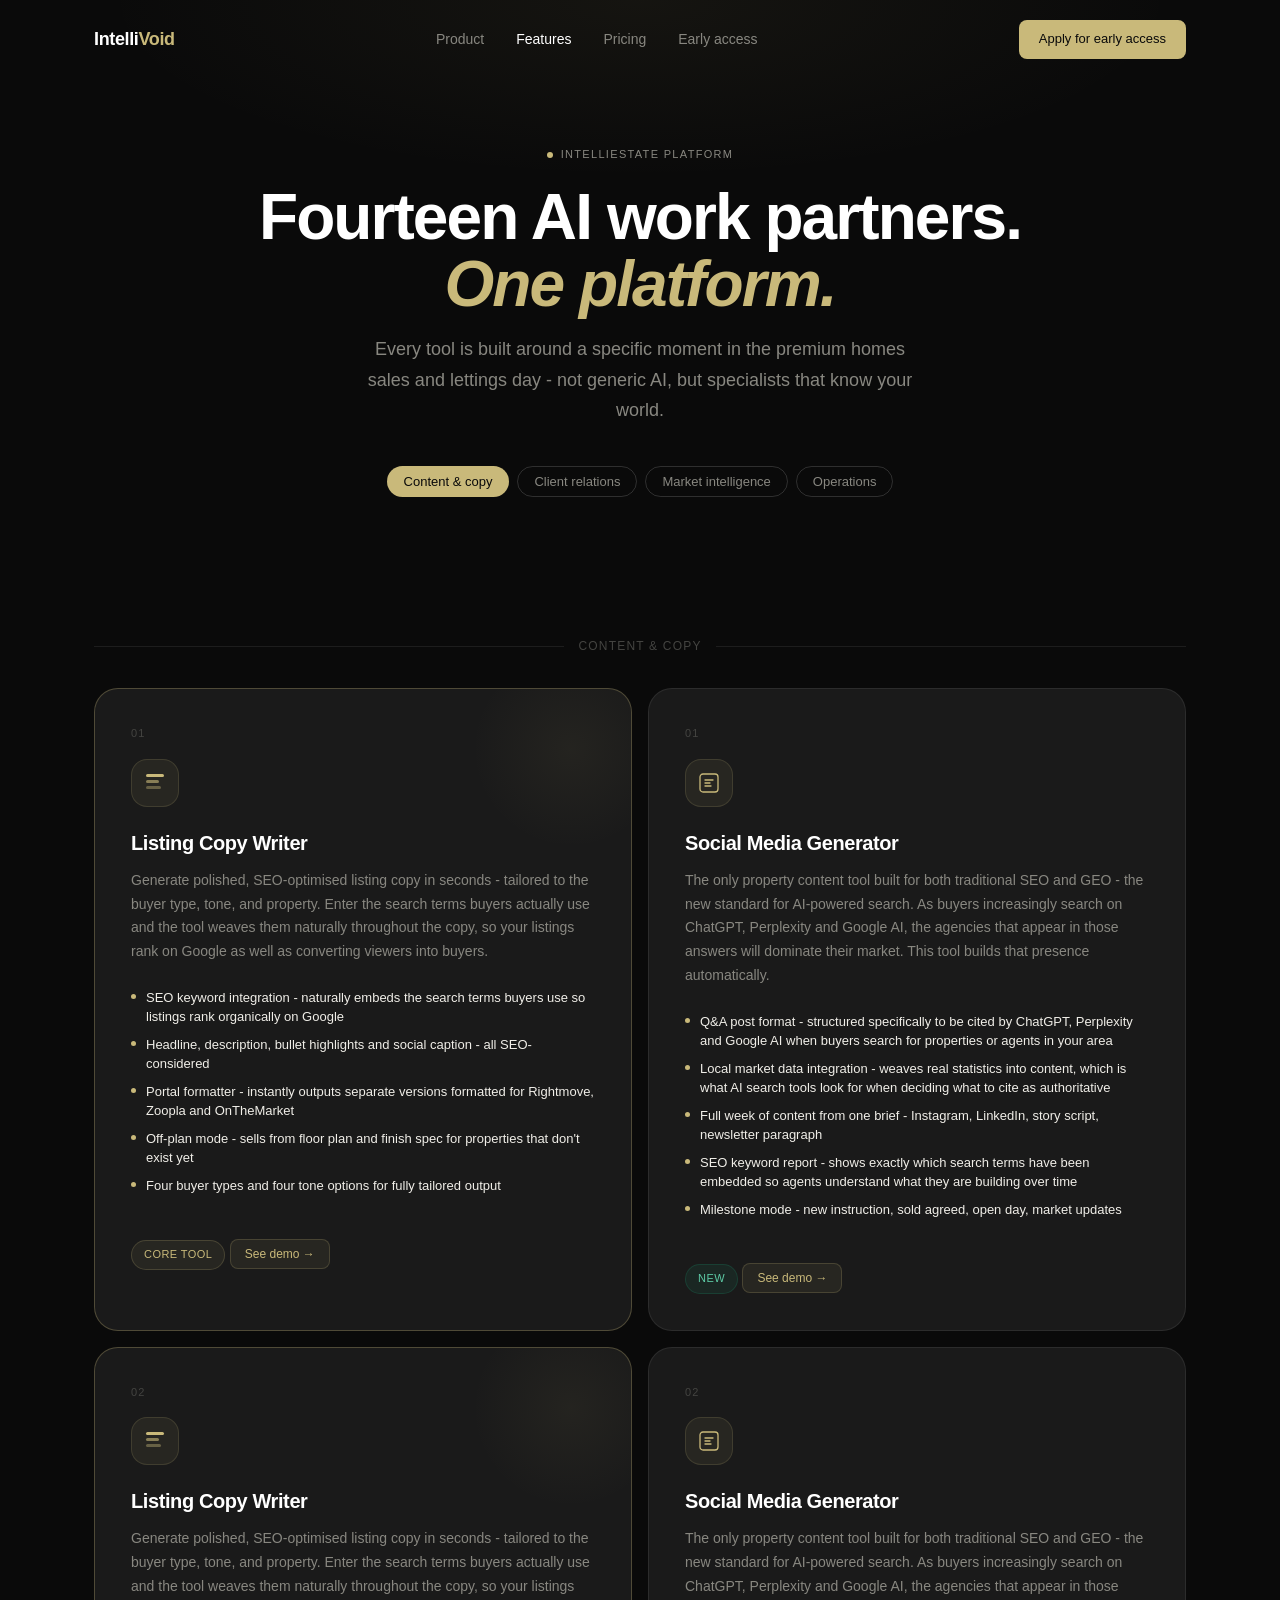
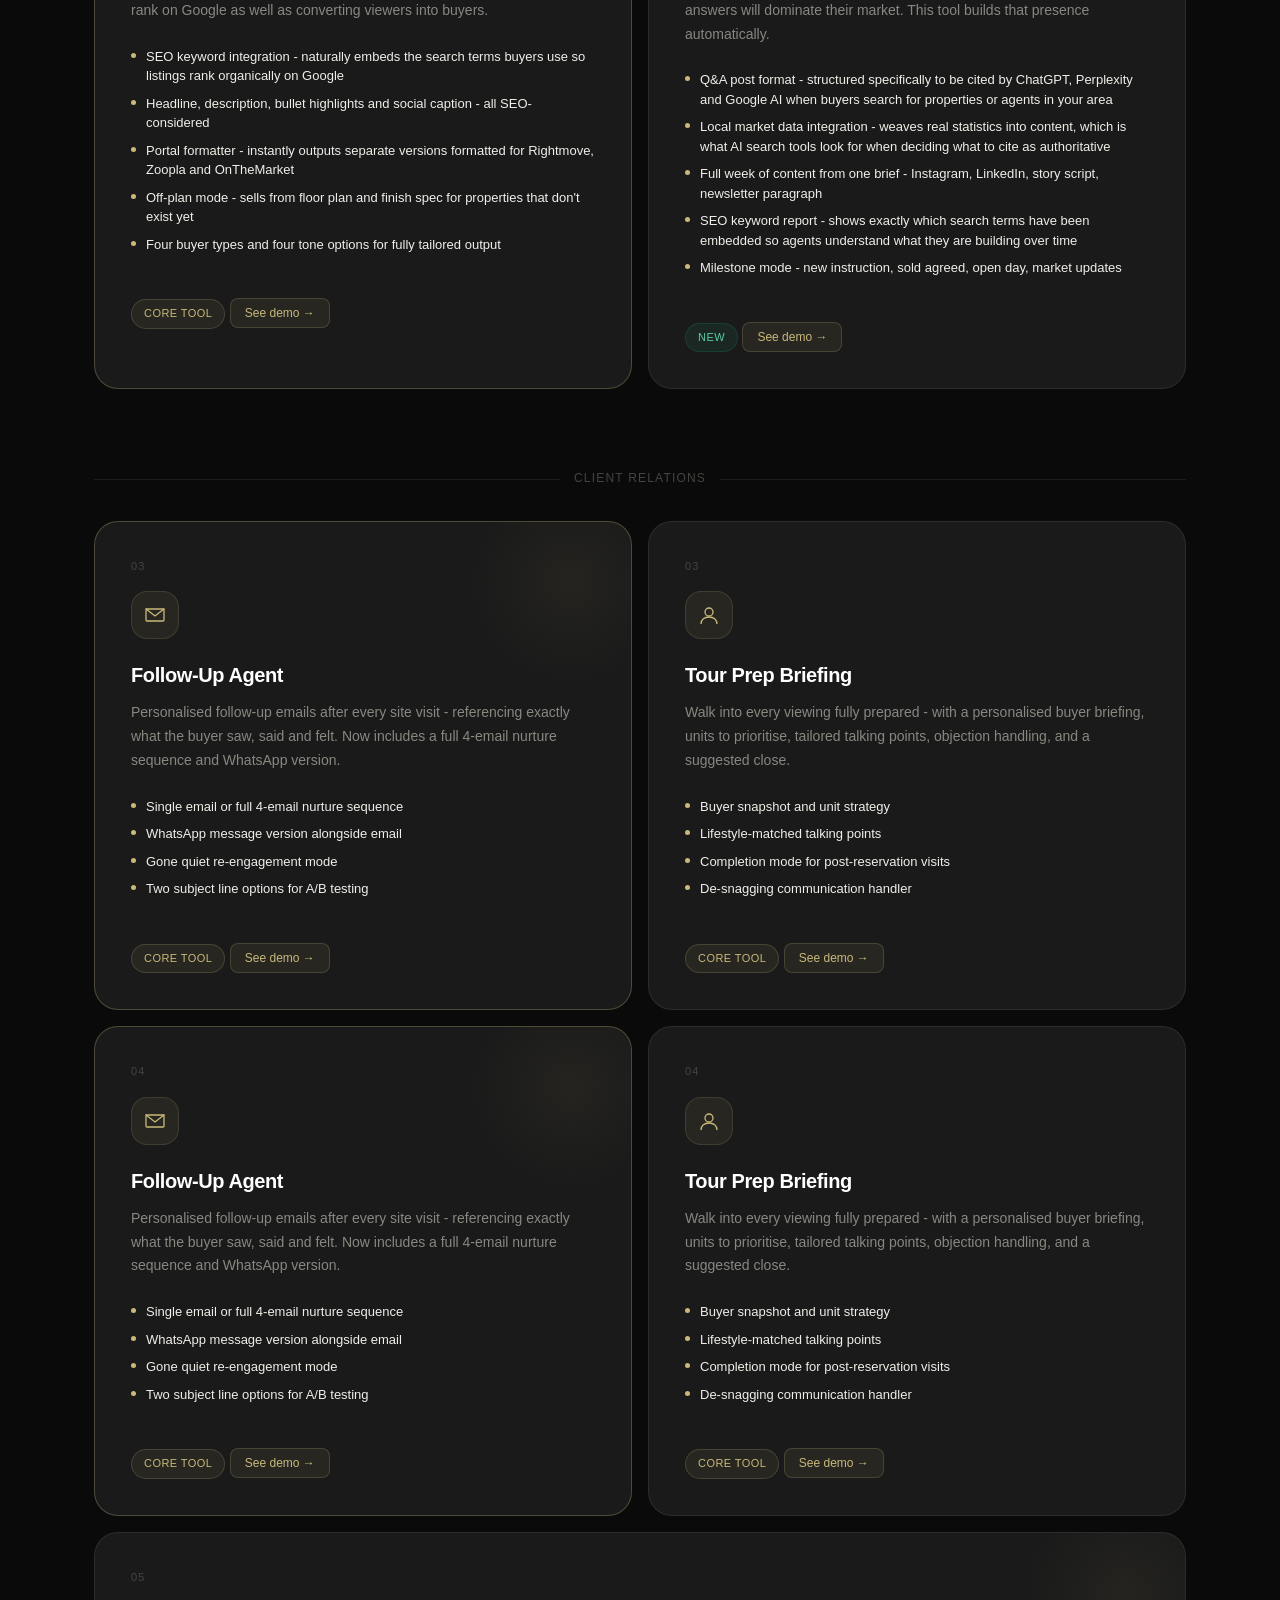
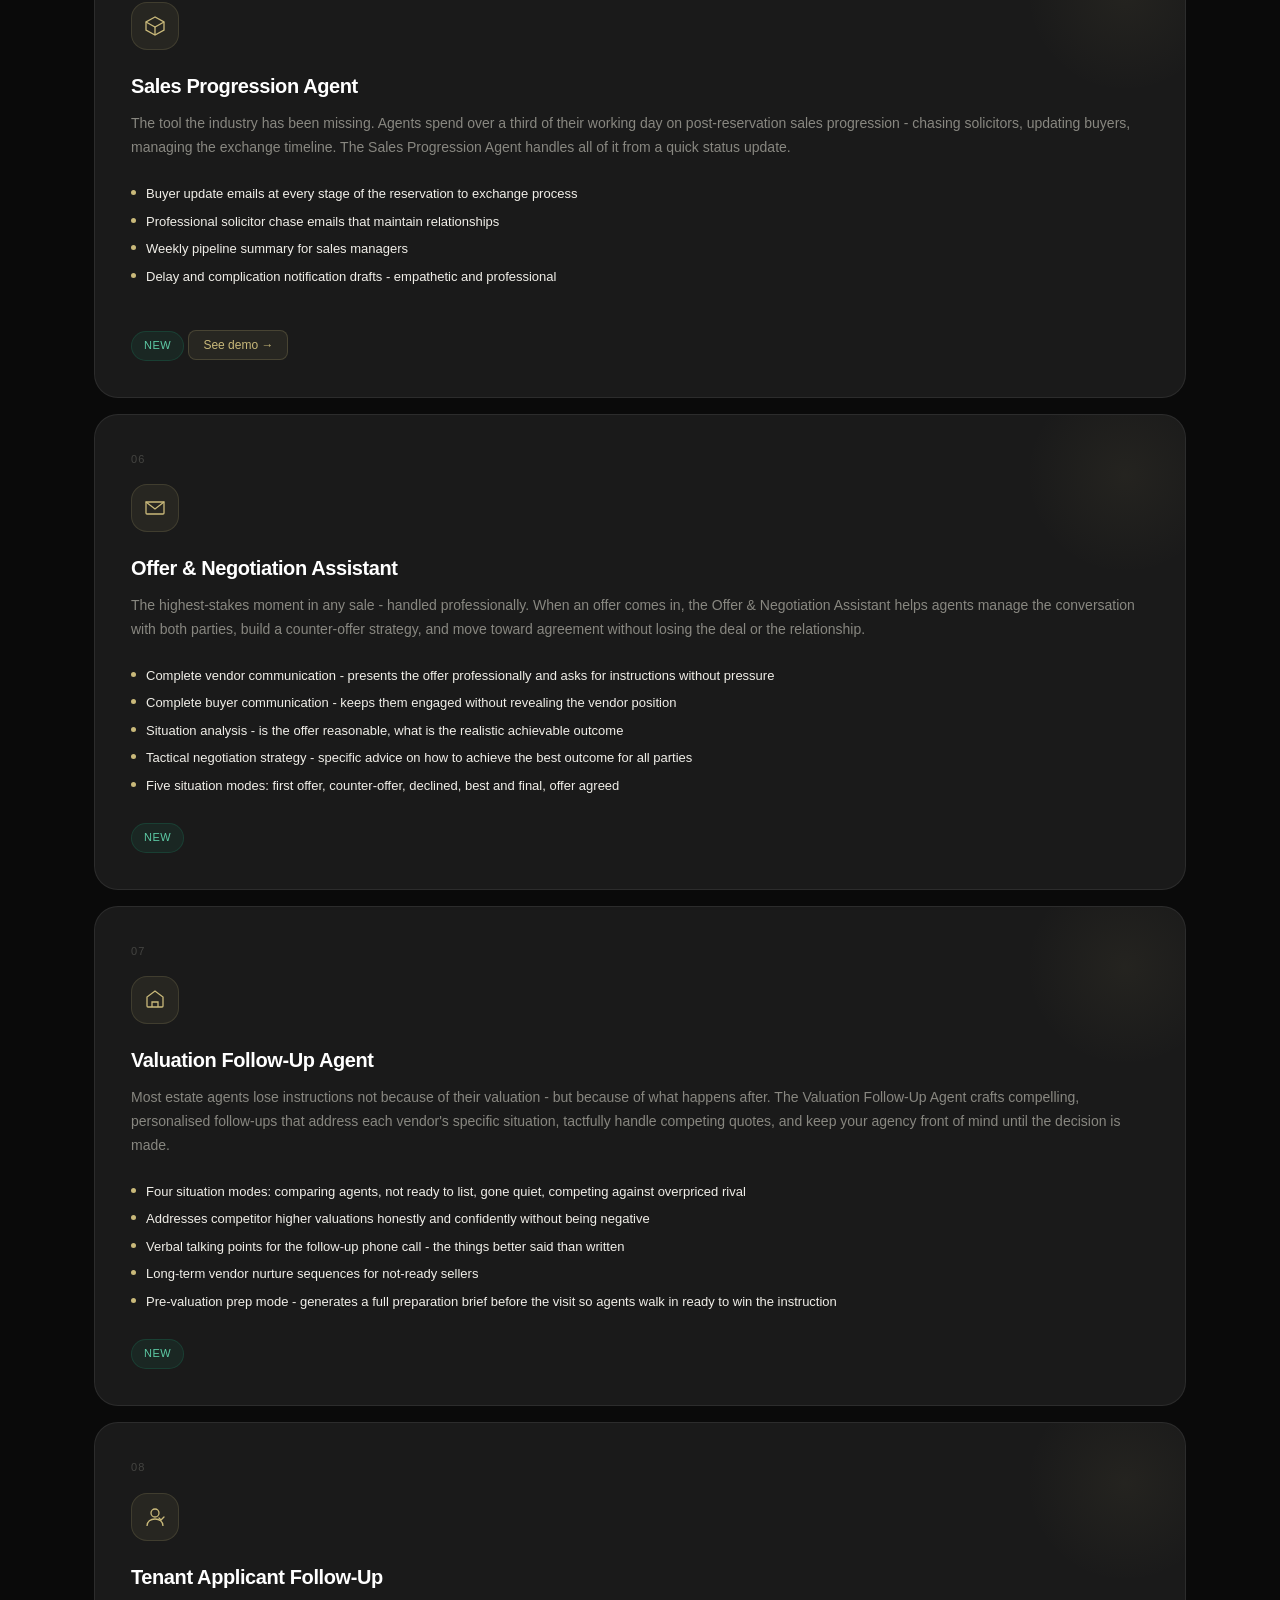
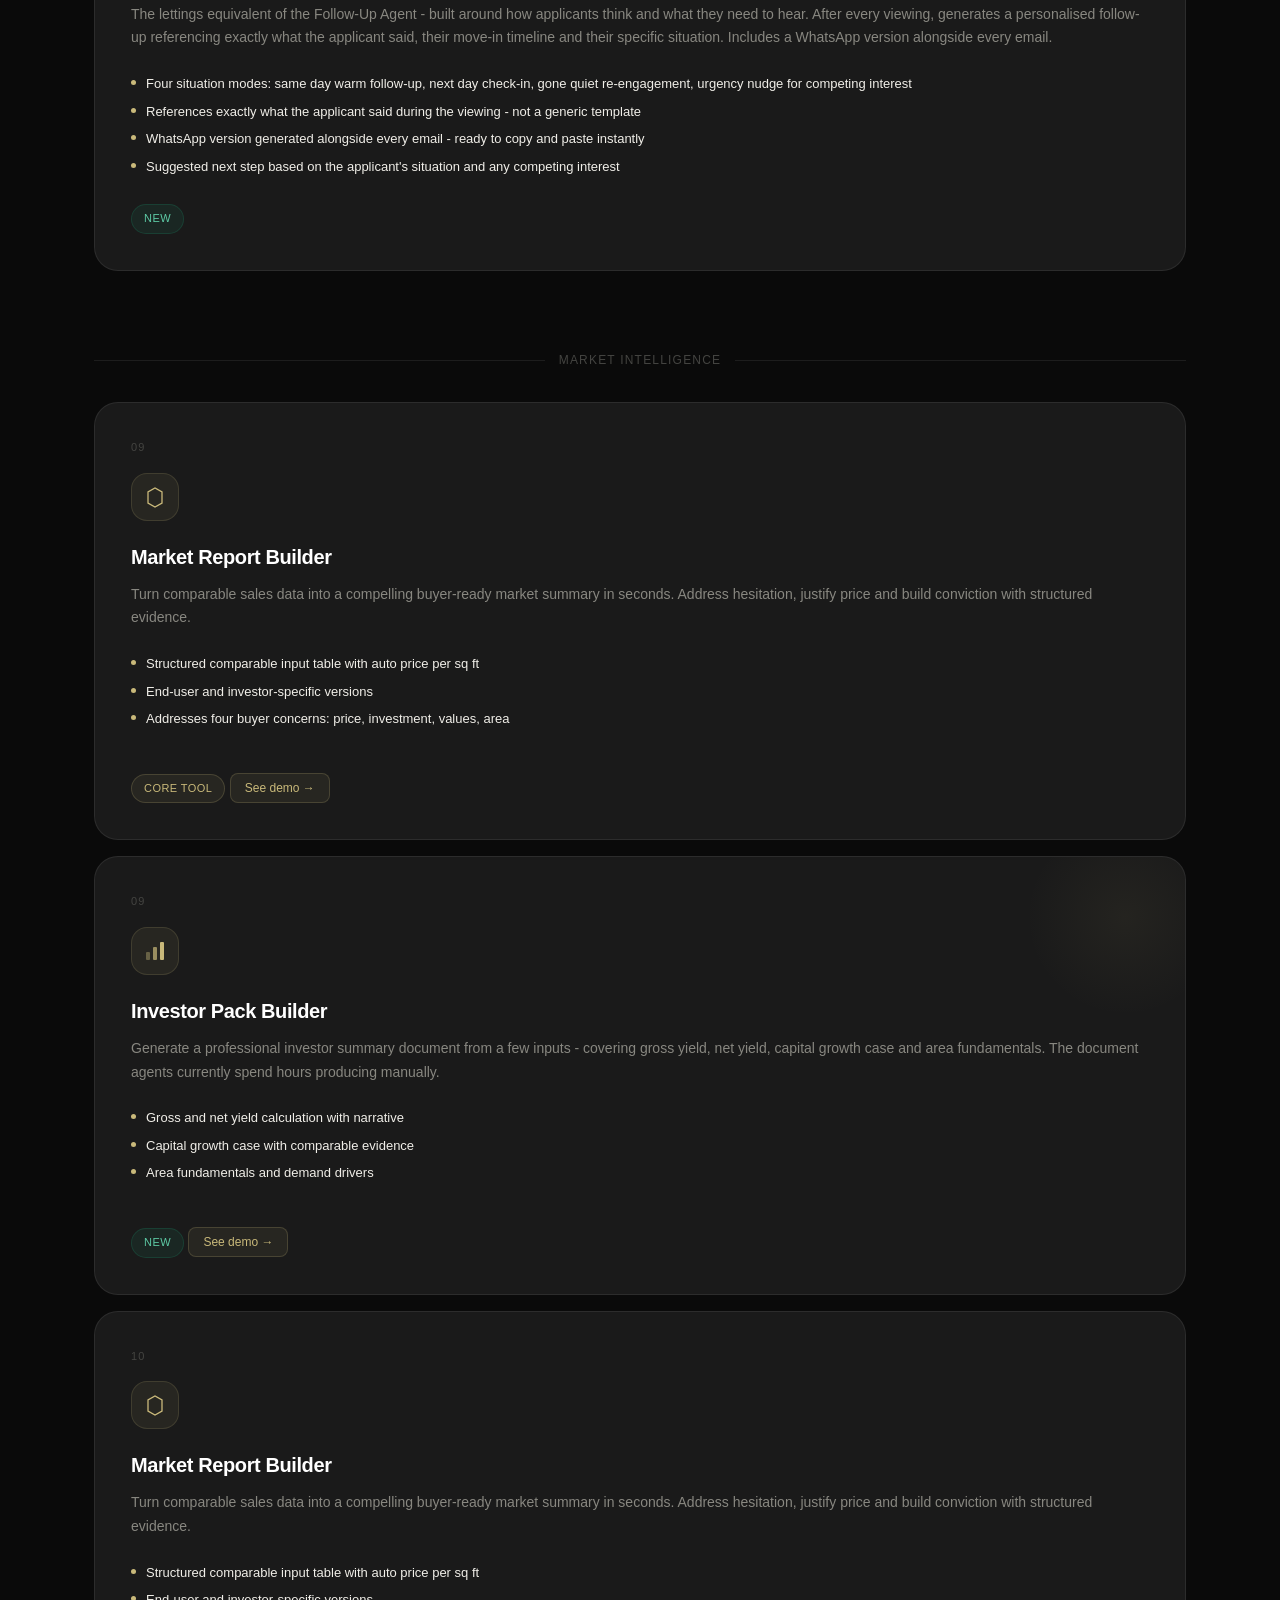
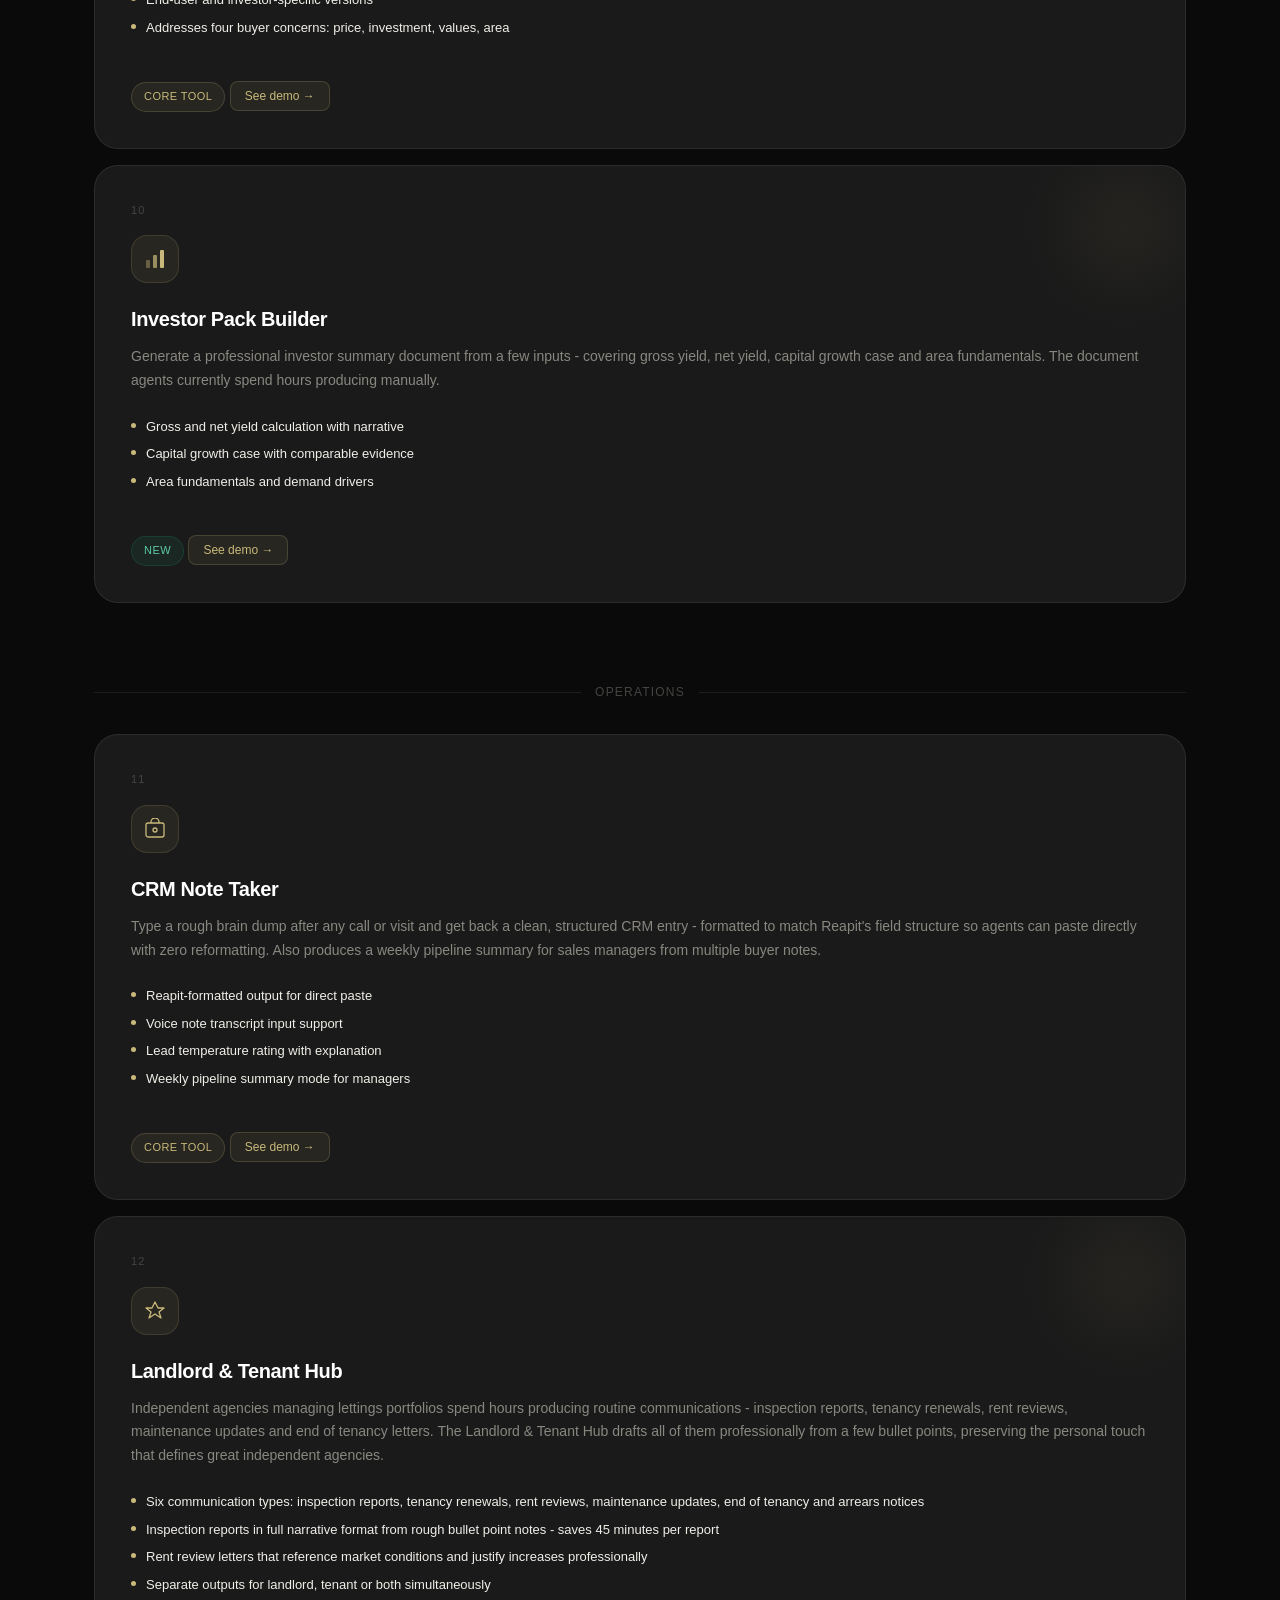
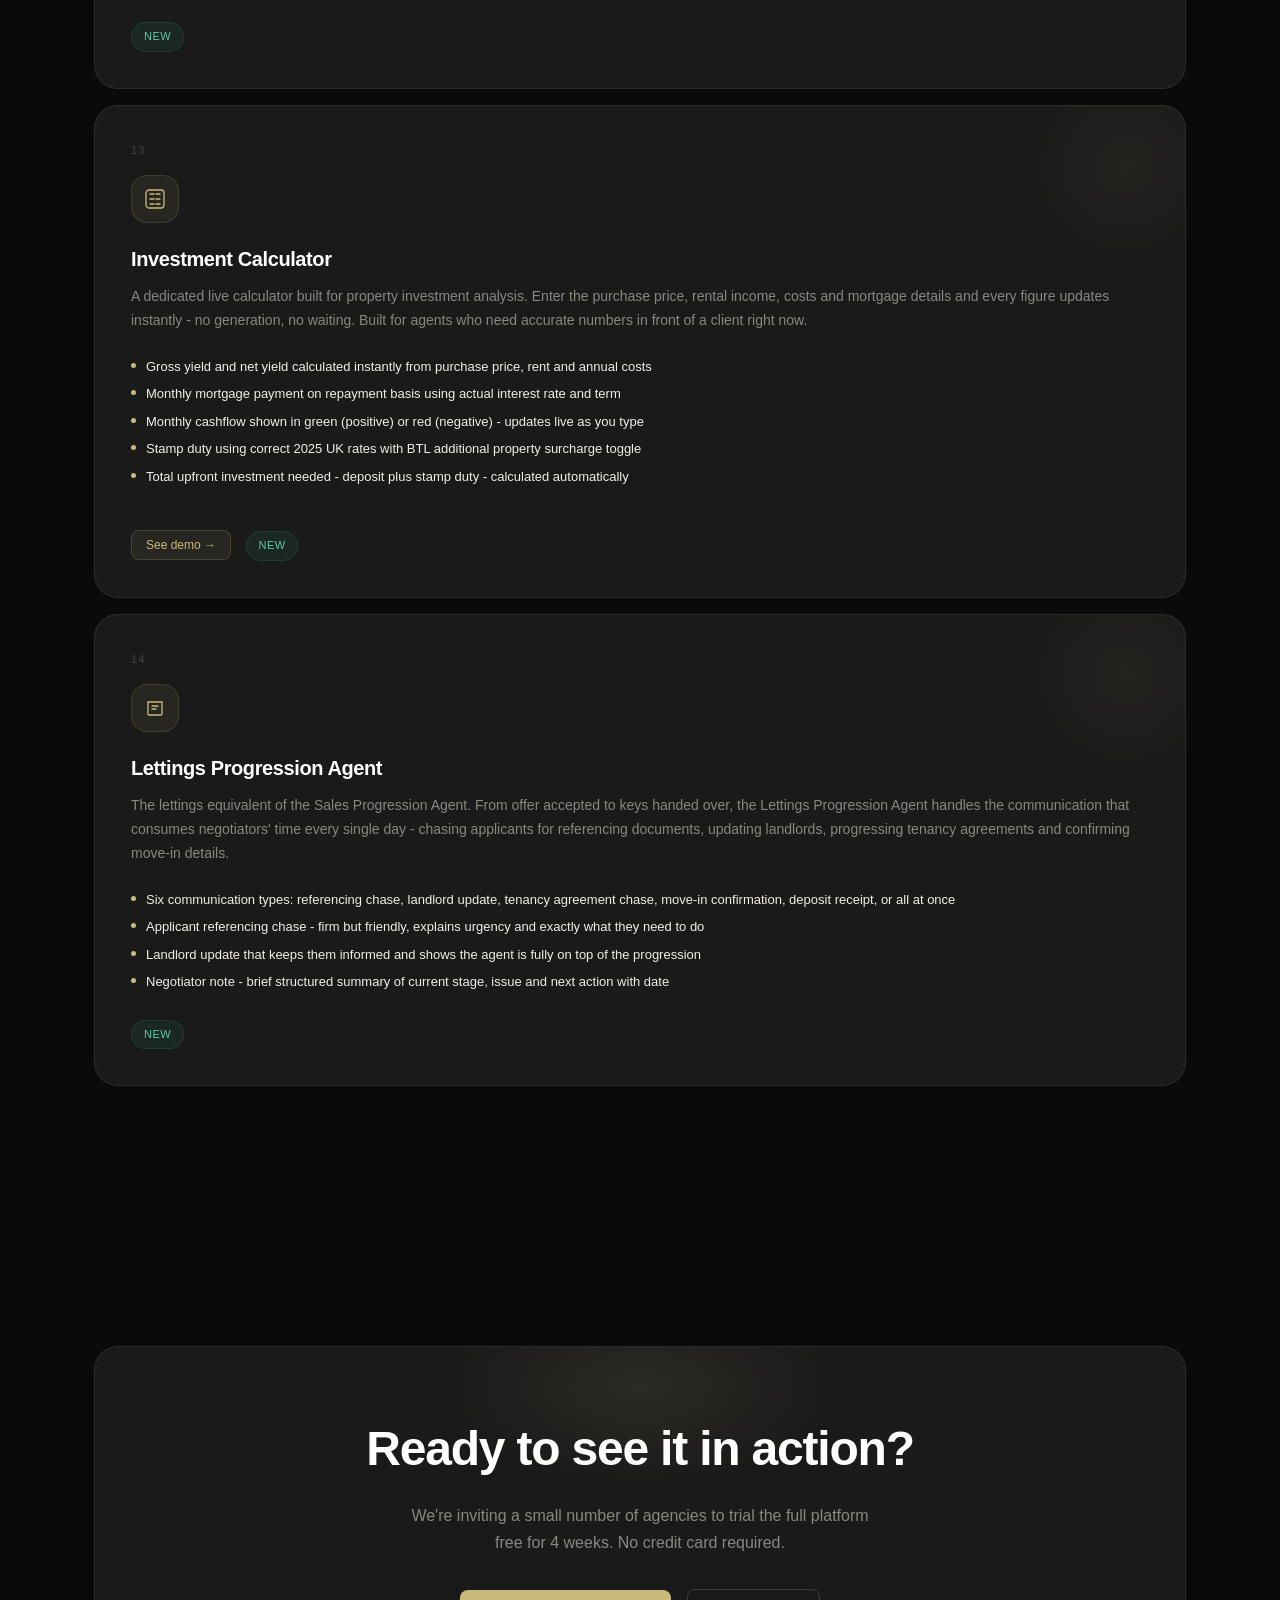
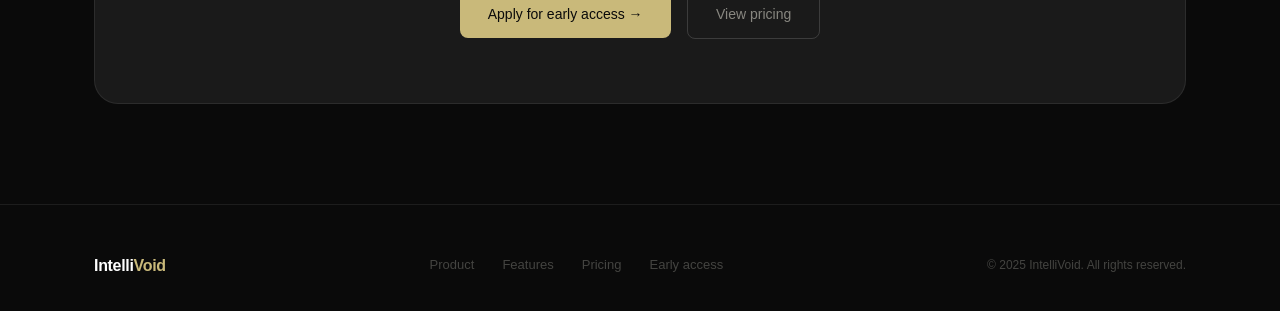
==== commit b1523e9a: "Add files via upload" ====
--- a/features.html
+++ b/features.html
@@ -117,7 +117,6 @@
   .cta-wrap .btn-primary, .cta-wrap .btn-ghost { width: 100%; justify-content: center; }
 }
 </style>
-</head>
 <body>
 
 <nav id="nav">
@@ -161,10 +160,10 @@
     <div class="category-group" id="content">
       <div class="category-header">
         <div class="category-line"></div>
-        <div class="category-title">Content & copy</div>
-        <div class="category-line"></div>
-      </div>
-      <div class="tool-row">
+        <div class="category-title">Content &amp; copy</div>
+        <div class="category-line"></div>
+      </div>
+<div class="tool-row">
         <div class="tool-card featured">
           <div class="tool-glow"></div>
           <div class="tool-num">01</div>
@@ -184,7 +183,7 @@
           <button onclick="openDemo('listing')" style="margin-top:16px;display:inline-flex;align-items:center;gap:6px;font-size:12px;color:var(--accent);background:rgba(201,185,122,0.08);border:1px solid rgba(201,185,122,0.2);border-radius:var(--radius);padding:7px 14px;cursor:pointer;transition:background 0.2s;" onmouseover="this.style.background='rgba(201,185,122,0.15)'" onmouseout="this.style.background='rgba(201,185,122,0.08)'" >See demo &rarr;</button>
         </div>
         <div class="tool-card">
-          <div class="tool-num">02</div>
+          <div class="tool-num">01</div>
           <div class="tool-icon-wrap">
             <svg width="22" height="22" viewBox="0 0 22 22" fill="none"><rect x="2" y="2" width="18" height="18" rx="3" stroke="#C9B97A" stroke-width="1.3" fill="none"/><path d="M7 8h8M7 11h5M7 14h6" stroke="#C9B97A" stroke-width="1.3" stroke-linecap="round"/></svg>
           </div>
@@ -201,6 +200,43 @@
           <button onclick="openDemo('social')" style="margin-top:16px;display:inline-flex;align-items:center;gap:6px;font-size:12px;color:var(--accent);background:rgba(201,185,122,0.08);border:1px solid rgba(201,185,122,0.2);border-radius:var(--radius);padding:7px 14px;cursor:pointer;transition:background 0.2s;" onmouseover="this.style.background='rgba(201,185,122,0.15)'" onmouseout="this.style.background='rgba(201,185,122,0.08)'" >See demo &rarr;</button>
         </div>
       </div>
+<div class="tool-row">
+        <div class="tool-card featured">
+          <div class="tool-glow"></div>
+          <div class="tool-num">02</div>
+          <div class="tool-icon-wrap">
+            <svg width="22" height="22" viewBox="0 0 22 22" fill="none"><rect x="2" y="2" width="18" height="3" rx="1.5" fill="#C9B97A"/><rect x="2" y="8" width="13" height="3" rx="1.5" fill="#C9B97A" opacity="0.6"/><rect x="2" y="14" width="15" height="3" rx="1.5" fill="#C9B97A" opacity="0.4"/></svg>
+          </div>
+          <div class="tool-name">Listing Copy Writer</div>
+          <div class="tool-desc">Generate polished, SEO-optimised listing copy in seconds  -  tailored to the buyer type, tone, and property. Enter the search terms buyers actually use and the tool weaves them naturally throughout the copy, so your listings rank on Google as well as converting viewers into buyers.</div>
+          <div class="tool-features">
+            <div class="tool-feat"><div class="feat-dot"></div><div class="feat-text">SEO keyword integration  -  naturally embeds the search terms buyers use so listings rank organically on Google</div></div>
+            <div class="tool-feat"><div class="feat-dot"></div><div class="feat-text">Headline, description, bullet highlights and social caption  -  all SEO-considered</div></div>
+            <div class="tool-feat"><div class="feat-dot"></div><div class="feat-text">Portal formatter  -  instantly outputs separate versions formatted for Rightmove, Zoopla and OnTheMarket</div></div>
+            <div class="tool-feat"><div class="feat-dot"></div><div class="feat-text">Off-plan mode  -  sells from floor plan and finish spec for properties that don't exist yet</div></div>
+            <div class="tool-feat"><div class="feat-dot"></div><div class="feat-text">Four buyer types and four tone options for fully tailored output</div></div>
+          </div>
+          <span class="tool-badge">Core tool</span>
+          <button onclick="openDemo('listing')" style="margin-top:16px;display:inline-flex;align-items:center;gap:6px;font-size:12px;color:var(--accent);background:rgba(201,185,122,0.08);border:1px solid rgba(201,185,122,0.2);border-radius:var(--radius);padding:7px 14px;cursor:pointer;transition:background 0.2s;" onmouseover="this.style.background='rgba(201,185,122,0.15)'" onmouseout="this.style.background='rgba(201,185,122,0.08)'" >See demo &rarr;</button>
+        </div>
+        <div class="tool-card">
+          <div class="tool-num">02</div>
+          <div class="tool-icon-wrap">
+            <svg width="22" height="22" viewBox="0 0 22 22" fill="none"><rect x="2" y="2" width="18" height="18" rx="3" stroke="#C9B97A" stroke-width="1.3" fill="none"/><path d="M7 8h8M7 11h5M7 14h6" stroke="#C9B97A" stroke-width="1.3" stroke-linecap="round"/></svg>
+          </div>
+          <div class="tool-name">Social Media Generator</div>
+          <div class="tool-desc">The only property content tool built for both traditional SEO and GEO  -  the new standard for AI-powered search. As buyers increasingly search on ChatGPT, Perplexity and Google AI, the agencies that appear in those answers will dominate their market. This tool builds that presence automatically.</div>
+          <div class="tool-features">
+            <div class="tool-feat"><div class="feat-dot"></div><div class="feat-text">Q&A post format  -  structured specifically to be cited by ChatGPT, Perplexity and Google AI when buyers search for properties or agents in your area</div></div>
+            <div class="tool-feat"><div class="feat-dot"></div><div class="feat-text">Local market data integration  -  weaves real statistics into content, which is what AI search tools look for when deciding what to cite as authoritative</div></div>
+            <div class="tool-feat"><div class="feat-dot"></div><div class="feat-text">Full week of content from one brief  -  Instagram, LinkedIn, story script, newsletter paragraph</div></div>
+            <div class="tool-feat"><div class="feat-dot"></div><div class="feat-text">SEO keyword report  -  shows exactly which search terms have been embedded so agents understand what they are building over time</div></div>
+            <div class="tool-feat"><div class="feat-dot"></div><div class="feat-text">Milestone mode  -  new instruction, sold agreed, open day, market updates</div></div>
+          </div>
+          <span class="tool-badge new-badge">New</span>
+          <button onclick="openDemo('social')" style="margin-top:16px;display:inline-flex;align-items:center;gap:6px;font-size:12px;color:var(--accent);background:rgba(201,185,122,0.08);border:1px solid rgba(201,185,122,0.2);border-radius:var(--radius);padding:7px 14px;cursor:pointer;transition:background 0.2s;" onmouseover="this.style.background='rgba(201,185,122,0.15)'" onmouseout="this.style.background='rgba(201,185,122,0.08)'" >See demo &rarr;</button>
+        </div>
+      </div>
     </div>
 
     <div class="category-group" id="client">
@@ -209,7 +245,7 @@
         <div class="category-title">Client relations</div>
         <div class="category-line"></div>
       </div>
-      <div class="tool-row">
+<div class="tool-row">
         <div class="tool-card featured">
           <div class="tool-glow"></div>
           <div class="tool-num">03</div>
@@ -228,7 +264,7 @@
           <button onclick="openDemo('followup')" style="margin-top:16px;display:inline-flex;align-items:center;gap:6px;font-size:12px;color:var(--accent);background:rgba(201,185,122,0.08);border:1px solid rgba(201,185,122,0.2);border-radius:var(--radius);padding:7px 14px;cursor:pointer;transition:background 0.2s;" onmouseover="this.style.background='rgba(201,185,122,0.15)'" onmouseout="this.style.background='rgba(201,185,122,0.08)'" >See demo &rarr;</button>
         </div>
         <div class="tool-card">
-          <div class="tool-num">04</div>
+          <div class="tool-num">03</div>
           <div class="tool-icon-wrap">
             <svg width="22" height="22" viewBox="0 0 22 22" fill="none"><circle cx="11" cy="8" r="4" stroke="#C9B97A" stroke-width="1.3" fill="none"/><path d="M3 20c0-4.418 3.582-7 8-7s8 2.582 8 7" stroke="#C9B97A" stroke-width="1.3" fill="none"/></svg>
           </div>
@@ -244,7 +280,42 @@
           <button onclick="openDemo('tour')" style="margin-top:16px;display:inline-flex;align-items:center;gap:6px;font-size:12px;color:var(--accent);background:rgba(201,185,122,0.08);border:1px solid rgba(201,185,122,0.2);border-radius:var(--radius);padding:7px 14px;cursor:pointer;transition:background 0.2s;" onmouseover="this.style.background='rgba(201,185,122,0.15)'" onmouseout="this.style.background='rgba(201,185,122,0.08)'" >See demo &rarr;</button>
         </div>
       </div>
-      <div class="tool-row">
+<div class="tool-row">
+        <div class="tool-card featured">
+          <div class="tool-glow"></div>
+          <div class="tool-num">04</div>
+          <div class="tool-icon-wrap">
+            <svg width="22" height="22" viewBox="0 0 22 22" fill="none"><path d="M2 5h18v11a1 1 0 01-1 1H3a1 1 0 01-1-1V5z" stroke="#C9B97A" stroke-width="1.3" fill="none"/><path d="M2 5l9 7 9-7" stroke="#C9B97A" stroke-width="1.3" fill="none"/></svg>
+          </div>
+          <div class="tool-name">Follow-Up Agent</div>
+          <div class="tool-desc">Personalised follow-up emails after every site visit - referencing exactly what the buyer saw, said and felt. Now includes a full 4-email nurture sequence and WhatsApp version.</div>
+          <div class="tool-features">
+            <div class="tool-feat"><div class="feat-dot"></div><div class="feat-text">Single email or full 4-email nurture sequence</div></div>
+            <div class="tool-feat"><div class="feat-dot"></div><div class="feat-text">WhatsApp message version alongside email</div></div>
+            <div class="tool-feat"><div class="feat-dot"></div><div class="feat-text">Gone quiet re-engagement mode</div></div>
+            <div class="tool-feat"><div class="feat-dot"></div><div class="feat-text">Two subject line options for A/B testing</div></div>
+          </div>
+          <span class="tool-badge">Core tool</span>
+          <button onclick="openDemo('followup')" style="margin-top:16px;display:inline-flex;align-items:center;gap:6px;font-size:12px;color:var(--accent);background:rgba(201,185,122,0.08);border:1px solid rgba(201,185,122,0.2);border-radius:var(--radius);padding:7px 14px;cursor:pointer;transition:background 0.2s;" onmouseover="this.style.background='rgba(201,185,122,0.15)'" onmouseout="this.style.background='rgba(201,185,122,0.08)'" >See demo &rarr;</button>
+        </div>
+        <div class="tool-card">
+          <div class="tool-num">04</div>
+          <div class="tool-icon-wrap">
+            <svg width="22" height="22" viewBox="0 0 22 22" fill="none"><circle cx="11" cy="8" r="4" stroke="#C9B97A" stroke-width="1.3" fill="none"/><path d="M3 20c0-4.418 3.582-7 8-7s8 2.582 8 7" stroke="#C9B97A" stroke-width="1.3" fill="none"/></svg>
+          </div>
+          <div class="tool-name">Tour Prep Briefing</div>
+          <div class="tool-desc">Walk into every viewing fully prepared - with a personalised buyer briefing, units to prioritise, tailored talking points, objection handling, and a suggested close.</div>
+          <div class="tool-features">
+            <div class="tool-feat"><div class="feat-dot"></div><div class="feat-text">Buyer snapshot and unit strategy</div></div>
+            <div class="tool-feat"><div class="feat-dot"></div><div class="feat-text">Lifestyle-matched talking points</div></div>
+            <div class="tool-feat"><div class="feat-dot"></div><div class="feat-text">Completion mode for post-reservation visits</div></div>
+            <div class="tool-feat"><div class="feat-dot"></div><div class="feat-text">De-snagging communication handler</div></div>
+          </div>
+          <span class="tool-badge">Core tool</span>
+          <button onclick="openDemo('tour')" style="margin-top:16px;display:inline-flex;align-items:center;gap:6px;font-size:12px;color:var(--accent);background:rgba(201,185,122,0.08);border:1px solid rgba(201,185,122,0.2);border-radius:var(--radius);padding:7px 14px;cursor:pointer;transition:background 0.2s;" onmouseover="this.style.background='rgba(201,185,122,0.15)'" onmouseout="this.style.background='rgba(201,185,122,0.08)'" >See demo &rarr;</button>
+        </div>
+      </div>
+<div class="tool-row">
         <div class="tool-card tool-card-full">
           <div class="tool-glow"></div>
           <div class="tool-num">05</div>
@@ -263,12 +334,29 @@
           <button onclick="openDemo('progression')" style="margin-top:16px;display:inline-flex;align-items:center;gap:6px;font-size:12px;color:var(--accent);background:rgba(201,185,122,0.08);border:1px solid rgba(201,185,122,0.2);border-radius:var(--radius);padding:7px 14px;cursor:pointer;transition:background 0.2s;" onmouseover="this.style.background='rgba(201,185,122,0.15)'" onmouseout="this.style.background='rgba(201,185,122,0.08)'" >See demo &rarr;</button>
         </div>
       </div>
-    </div>
-
-      <div class="tool-row">
+<div class="tool-row">
         <div class="tool-card tool-card-full">
           <div class="tool-glow"></div>
           <div class="tool-num">06</div>
+          <div class="tool-icon-wrap">
+            <svg width="22" height="22" viewBox="0 0 22 22" fill="none"><path d="M2 5h18v11a1 1 0 01-1 1H3a1 1 0 01-1-1V5z" stroke="#C9B97A" stroke-width="1.3" fill="none"/><path d="M2 5l9 7 9-7" stroke="#C9B97A" stroke-width="1.3" fill="none"/></svg>
+          </div>
+          <div class="tool-name">Offer &amp; Negotiation Assistant</div>
+          <div class="tool-desc">The highest-stakes moment in any sale  -  handled professionally. When an offer comes in, the Offer &amp; Negotiation Assistant helps agents manage the conversation with both parties, build a counter-offer strategy, and move toward agreement without losing the deal or the relationship.</div>
+          <div class="tool-features">
+            <div class="tool-feat"><div class="feat-dot"></div><div class="feat-text">Complete vendor communication  -  presents the offer professionally and asks for instructions without pressure</div></div>
+            <div class="tool-feat"><div class="feat-dot"></div><div class="feat-text">Complete buyer communication  -  keeps them engaged without revealing the vendor position</div></div>
+            <div class="tool-feat"><div class="feat-dot"></div><div class="feat-text">Situation analysis  -  is the offer reasonable, what is the realistic achievable outcome</div></div>
+            <div class="tool-feat"><div class="feat-dot"></div><div class="feat-text">Tactical negotiation strategy  -  specific advice on how to achieve the best outcome for all parties</div></div>
+            <div class="tool-feat"><div class="feat-dot"></div><div class="feat-text">Five situation modes: first offer, counter-offer, declined, best and final, offer agreed</div></div>
+          </div>
+          <span class="tool-badge new-badge">New</span>
+        </div>
+      </div>
+<div class="tool-row">
+        <div class="tool-card tool-card-full">
+          <div class="tool-glow"></div>
+          <div class="tool-num">07</div>
           <div class="tool-icon-wrap">
             <svg width="22" height="22" viewBox="0 0 22 22" fill="none"><path d="M3 17V8l8-6 8 6v9a1 1 0 01-1 1H4a1 1 0 01-1-1z" stroke="#C9B97A" stroke-width="1.3" fill="none"/><path d="M8 18v-5h6v5" stroke="#C9B97A" stroke-width="1.3" fill="none"/></svg>
           </div>
@@ -284,29 +372,7 @@
           <span class="tool-badge new-badge">New</span>
         </div>
       </div>
-      <div class="tool-row">
-        <div class="tool-card tool-card-full">
-          <div class="tool-glow"></div>
-          <div class="tool-num">07</div>
-          <div class="tool-icon-wrap">
-            <svg width="22" height="22" viewBox="0 0 22 22" fill="none"><path d="M2 5h18v11a1 1 0 01-1 1H3a1 1 0 01-1-1V5z" stroke="#C9B97A" stroke-width="1.3" fill="none"/><path d="M2 5l9 7 9-7" stroke="#C9B97A" stroke-width="1.3" fill="none"/></svg>
-          </div>
-          <div class="tool-name">Offer &amp; Negotiation Assistant</div>
-          <div class="tool-desc">The highest-stakes moment in any sale  -  handled professionally. When an offer comes in, the Offer &amp; Negotiation Assistant helps agents manage the conversation with both parties, build a counter-offer strategy, and move toward agreement without losing the deal or the relationship.</div>
-          <div class="tool-features">
-            <div class="tool-feat"><div class="feat-dot"></div><div class="feat-text">Complete vendor communication  -  presents the offer professionally and asks for instructions without pressure</div></div>
-            <div class="tool-feat"><div class="feat-dot"></div><div class="feat-text">Complete buyer communication  -  keeps them engaged without revealing the vendor position</div></div>
-            <div class="tool-feat"><div class="feat-dot"></div><div class="feat-text">Situation analysis  -  is the offer reasonable, what is the realistic achievable outcome</div></div>
-            <div class="tool-feat"><div class="feat-dot"></div><div class="feat-text">Tactical negotiation strategy  -  specific advice on how to achieve the best outcome for all parties</div></div>
-            <div class="tool-feat"><div class="feat-dot"></div><div class="feat-text">Five situation modes: first offer, counter-offer, declined, best and final, offer agreed</div></div>
-          </div>
-          <span class="tool-badge new-badge">New</span>
-        </div>
-      </div>
-    </div>
-
-
-      <div class="tool-row">
+<div class="tool-row">
         <div class="tool-card tool-card-full">
           <div class="tool-glow"></div>
           <div class="tool-num">08</div>
@@ -332,9 +398,9 @@
         <div class="category-title">Market intelligence</div>
         <div class="category-line"></div>
       </div>
-      <div class="tool-row">
-        <div class="tool-card tool-card-full">
-          <div class="tool-num">07</div>
+<div class="tool-row">
+        <div class="tool-card tool-card-full">
+          <div class="tool-num">09</div>
           <div class="tool-icon-wrap">
             <svg width="22" height="22" viewBox="0 0 22 22" fill="none"><path d="M4 17V6l7-4 7 4v11l-7 4-7-4z" stroke="#C9B97A" stroke-width="1.3" fill="none"/></svg>
           </div>
@@ -350,7 +416,7 @@
         </div>
         <div class="tool-card tool-card-full">
           <div class="tool-glow"></div>
-          <div class="tool-num">08</div>
+          <div class="tool-num">09</div>
           <div class="tool-icon-wrap">
             <svg width="22" height="22" viewBox="0 0 22 22" fill="none"><rect x="2" y="12" width="4" height="8" rx="1" fill="#C9B97A" opacity="0.4"/><rect x="9" y="7" width="4" height="13" rx="1" fill="#C9B97A" opacity="0.7"/><rect x="16" y="2" width="4" height="18" rx="1" fill="#C9B97A"/></svg>
           </div>
@@ -365,6 +431,39 @@
           <button onclick="openDemo('investor')" style="margin-top:16px;display:inline-flex;align-items:center;gap:6px;font-size:12px;color:var(--accent);background:rgba(201,185,122,0.08);border:1px solid rgba(201,185,122,0.2);border-radius:var(--radius);padding:7px 14px;cursor:pointer;transition:background 0.2s;" onmouseover="this.style.background='rgba(201,185,122,0.15)'" onmouseout="this.style.background='rgba(201,185,122,0.08)'" >See demo &rarr;</button>
         </div>
       </div>
+<div class="tool-row">
+        <div class="tool-card tool-card-full">
+          <div class="tool-num">10</div>
+          <div class="tool-icon-wrap">
+            <svg width="22" height="22" viewBox="0 0 22 22" fill="none"><path d="M4 17V6l7-4 7 4v11l-7 4-7-4z" stroke="#C9B97A" stroke-width="1.3" fill="none"/></svg>
+          </div>
+          <div class="tool-name">Market Report Builder</div>
+          <div class="tool-desc">Turn comparable sales data into a compelling buyer-ready market summary in seconds. Address hesitation, justify price and build conviction with structured evidence.</div>
+          <div class="tool-features">
+            <div class="tool-feat"><div class="feat-dot"></div><div class="feat-text">Structured comparable input table with auto price per sq ft</div></div>
+            <div class="tool-feat"><div class="feat-dot"></div><div class="feat-text">End-user and investor-specific versions</div></div>
+            <div class="tool-feat"><div class="feat-dot"></div><div class="feat-text">Addresses four buyer concerns: price, investment, values, area</div></div>
+          </div>
+          <span class="tool-badge">Core tool</span>
+          <button onclick="openDemo('market')" style="margin-top:16px;display:inline-flex;align-items:center;gap:6px;font-size:12px;color:var(--accent);background:rgba(201,185,122,0.08);border:1px solid rgba(201,185,122,0.2);border-radius:var(--radius);padding:7px 14px;cursor:pointer;transition:background 0.2s;" onmouseover="this.style.background='rgba(201,185,122,0.15)'" onmouseout="this.style.background='rgba(201,185,122,0.08)'" >See demo &rarr;</button>
+        </div>
+        <div class="tool-card tool-card-full">
+          <div class="tool-glow"></div>
+          <div class="tool-num">10</div>
+          <div class="tool-icon-wrap">
+            <svg width="22" height="22" viewBox="0 0 22 22" fill="none"><rect x="2" y="12" width="4" height="8" rx="1" fill="#C9B97A" opacity="0.4"/><rect x="9" y="7" width="4" height="13" rx="1" fill="#C9B97A" opacity="0.7"/><rect x="16" y="2" width="4" height="18" rx="1" fill="#C9B97A"/></svg>
+          </div>
+          <div class="tool-name">Investor Pack Builder</div>
+          <div class="tool-desc">Generate a professional investor summary document from a few inputs - covering gross yield, net yield, capital growth case and area fundamentals. The document agents currently spend hours producing manually.</div>
+          <div class="tool-features">
+            <div class="tool-feat"><div class="feat-dot"></div><div class="feat-text">Gross and net yield calculation with narrative</div></div>
+            <div class="tool-feat"><div class="feat-dot"></div><div class="feat-text">Capital growth case with comparable evidence</div></div>
+            <div class="tool-feat"><div class="feat-dot"></div><div class="feat-text">Area fundamentals and demand drivers</div></div>
+          </div>
+          <span class="tool-badge new-badge">New</span>
+          <button onclick="openDemo('investor')" style="margin-top:16px;display:inline-flex;align-items:center;gap:6px;font-size:12px;color:var(--accent);background:rgba(201,185,122,0.08);border:1px solid rgba(201,185,122,0.2);border-radius:var(--radius);padding:7px 14px;cursor:pointer;transition:background 0.2s;" onmouseover="this.style.background='rgba(201,185,122,0.15)'" onmouseout="this.style.background='rgba(201,185,122,0.08)'" >See demo &rarr;</button>
+        </div>
+      </div>
     </div>
 
     <div class="category-group" id="operations">
@@ -373,9 +472,9 @@
         <div class="category-title">Operations</div>
         <div class="category-line"></div>
       </div>
-      <div class="tool-row">
-        <div class="tool-card tool-card-full">
-          <div class="tool-num">09</div>
+<div class="tool-row">
+        <div class="tool-card tool-card-full">
+          <div class="tool-num">11</div>
           <div class="tool-icon-wrap">
             <svg width="22" height="22" viewBox="0 0 22 22" fill="none"><rect x="2" y="5" width="18" height="14" rx="2" stroke="#C9B97A" stroke-width="1.3" fill="none"/><path d="M7 5V4a4 4 0 018 0v1" stroke="#C9B97A" stroke-width="1.3" fill="none"/><circle cx="11" cy="12" r="2" stroke="#C9B97A" stroke-width="1.3" fill="none"/></svg>
           </div>
@@ -391,12 +490,10 @@
           <button onclick="openDemo('crm')" style="margin-top:16px;display:inline-flex;align-items:center;gap:6px;font-size:12px;color:var(--accent);background:rgba(201,185,122,0.08);border:1px solid rgba(201,185,122,0.2);border-radius:var(--radius);padding:7px 14px;cursor:pointer;transition:background 0.2s;" onmouseover="this.style.background='rgba(201,185,122,0.15)'" onmouseout="this.style.background='rgba(201,185,122,0.08)'" >See demo &rarr;</button>
         </div>
       </div>
-    </div>
-
-      <div class="tool-row">
-        <div class="tool-card tool-card-full">
-          <div class="tool-glow"></div>
-          <div class="tool-num">10</div>
+<div class="tool-row">
+        <div class="tool-card tool-card-full">
+          <div class="tool-glow"></div>
+          <div class="tool-num">12</div>
           <div class="tool-icon-wrap">
             <svg width="22" height="22" viewBox="0 0 22 22" fill="none"><path d="M11 2l3 6h6l-5 4 2 6-6-4-6 4 2-6-5-4h6z" stroke="#C9B97A" stroke-width="1.3" fill="none" stroke-linejoin="round"/></svg>
           </div>
@@ -411,12 +508,10 @@
           <span class="tool-badge new-badge">New</span>
         </div>
       </div>
-    </div>
-
-      <div class="tool-row">
-        <div class="tool-card tool-card-full">
-          <div class="tool-glow"></div>
-          <div class="tool-num">11</div>
+<div class="tool-row">
+        <div class="tool-card tool-card-full">
+          <div class="tool-glow"></div>
+          <div class="tool-num">13</div>
           <div class="tool-icon-wrap">
             <svg width="22" height="22" viewBox="0 0 22 22" fill="none"><rect x="2" y="2" width="18" height="18" rx="3" stroke="#C9B97A" stroke-width="1.3" fill="none"/><path d="M6 6h4M12 6h4M6 11h4M12 11h4M6 16h4M12 16h4" stroke="#C9B97A" stroke-width="1.3" stroke-linecap="round"/></svg>
           </div>
@@ -433,11 +528,7 @@
           <span class="tool-badge new-badge" style="margin-left:10px;">New</span>
         </div>
       </div>
-    </div>
-
-
-
-      <div class="tool-row">
+<div class="tool-row">
         <div class="tool-card tool-card-full">
           <div class="tool-glow"></div>
           <div class="tool-num">14</div>
@@ -455,7 +546,6 @@
           <span class="tool-badge new-badge">New</span>
         </div>
       </div>
-    </div>
 
   </div>
 </section>
@@ -488,6 +578,8 @@
     </div>
   </div>
 </footer>
+
+
 
 <script>
 window.addEventListener('scroll', () => {
@@ -504,114 +596,5 @@
   event.currentTarget.classList.add('active');
 }
 </script>
-
-<!-- DEMO MODAL -->
-<div class="modal-overlay" id="demo-modal" onclick="closeDemo(event)">
-  <div class="modal">
-    <div class="modal-header">
-      <div class="modal-title" id="modal-title">Demo</div>
-      <button class="modal-close" onclick="closeModal()">&#10005;</button>
-    </div>
-    <div class="modal-body">
-      <div class="modal-demo-bar">
-        <div class="modal-demo-dot" style="background:#FF5F57"></div>
-        <div class="modal-demo-dot" style="background:#FFBD2E"></div>
-        <div class="modal-demo-dot" style="background:#28CA41"></div>
-        <div class="modal-demo-url" id="modal-url"></div>
-      </div>
-      <div class="modal-demo-inner" id="modal-content"></div>
-    </div>
-  </div>
-</div>
-
-<script>
-
-var demoData = {
-  listing: {
-    title: "Listing Copy Writer - live demo",
-    url: "IntelliEstate - Listing Copy Writer",
-    inputs: [["Development","The Ashford Residences, Nine Elms"],["Unit type","3-bed penthouse - £3,850,000"],["Key features","Private terrace, chef's kitchen, concierge, river views"],["Buyer","End-user / family - Aspirational tone"]],
-    outputs: [["Headline","Above the city. Beyond expectation."],["Description","Set at the crown of The Ashford Residences, this exceptional three-bedroom penthouse offers an uninterrupted dialogue with the Thames. A private wraparound terrace, a kitchen conceived for those who entertain seriously, and the quiet confidence of full concierge service combine to create a home that operates entirely on its own terms."],["Social caption","The penthouse at The Ashford. Where the city falls quiet and the river takes over."]]
-  },
-  social: {
-    title: "Social Media Generator - live demo",
-    url: "IntelliEstate - Social Media Generator",
-    inputs: [["Development","The Ashford Residences, Nine Elms"],["Milestone","Show home now open"],["Platforms","Instagram + LinkedIn"],["Tone","Aspirational"]],
-    outputs: [["Instagram caption","The wait is over. The Ashford show home is open - and it is everything you imagined. Book your private viewing today."],["LinkedIn post","Today marks a milestone for The Ashford Residences. Our show home is now open for private viewings - a rare opportunity to experience one of London's most anticipated new developments in person."],["Story script","Swipe to see inside. The Ashford. Now open."]]
-  },
-  followup: {
-    title: "Follow-Up Agent - live demo",
-    url: "IntelliEstate - Follow-Up Agent",
-    inputs: [["Buyer","James and Sarah Mitchell"],["Units viewed","Unit 12A, Penthouse 8B"],["Visit notes","Loved city views on 12A. Sarah unsure about kitchen size. Want to bring parents."],["Timing","Same day - Warm and personal"]],
-    outputs: [["Subject line","That view from 12A - and what comes next"],["Opening","James, Sarah - it was a genuine pleasure showing you around The Ashford this afternoon. The way Sarah lit up on the terrace of 12A told me everything I needed to know."],["Next step","Propose a second visit with their parents to see Unit 14A. The larger kitchen directly addresses the concern raised."]]
-  },
-  tour: {
-    title: "Tour Prep Briefing - live demo",
-    url: "IntelliEstate - Tour Prep Briefing",
-    inputs: [["Buyer","James and Sarah Mitchell"],["Budget","£900k - £1.1m"],["Units to show","Unit 12A, Unit 14A"],["Priority","Family home"]],
-    outputs: [["Buyer snapshot","Family-driven decision with lifestyle at the centre. The terrace won them last time - lead with outdoor living. Sarah leads on interiors, James needs the financial logic."],["Show 14A first","Start with 14A - the larger kitchen directly addresses the concern from the last visit. Let her discover the difference herself, then move to 12A so the terrace closes the argument."],["Suggested close","What would need to be true for The Ashford to be the obvious choice for your family?"]]
-  },
-  progression: {
-    title: "Sales Progression Agent - live demo",
-    url: "IntelliEstate - Sales Progression Agent",
-    inputs: [["Buyer","James and Sarah Mitchell"],["Unit reserved","Unit 12A - £985,000"],["Stage","14 days post-reservation"],["Issue","Solicitor not yet instructed"]],
-    outputs: [["Buyer update","James, Sarah - a quick update on Unit 12A. We are now 14 days into your reservation period. The next step is instructing your solicitor if you have not already done so."],["Solicitor chase","We are writing regarding the reservation of Unit 12A by James and Sarah Mitchell. We understand solicitors are yet to be instructed and would be grateful for an update at your earliest convenience."],["Manager note","Mitchell - 12A. Day 14. Solicitor not instructed. Buyer update sent. Chase scheduled Day 17."]]
-  },
-  market: {
-    title: "Market Report Builder - live demo",
-    url: "IntelliEstate - Market Report Builder",
-    inputs: [["Development","The Ashford Residences, SW8"],["Asking price","£950,000 - 2-bed"],["Comparable sales","Keybridge SW8 - £920k. Rivington House - £975k."],["Buyer concern","Is the price justified?"]],
-    outputs: [["Headline","At £950,000, The Ashford sits precisely in line with the best Nine Elms currently offers."],["Market context","Nine Elms has seen consistent price growth since the Northern Line extension, with values averaging £1,100 per sq ft across the zone."],["Investment case","With Battersea Power Station now fully operational and the area among the strongest Zone 1-2 fundamentals in London, long-term value retention is well supported."]]
-  },
-  investor: {
-    title: "Investor Pack Builder - live demo",
-    url: "IntelliEstate - Investor Pack Builder",
-    inputs: [["Unit price","£750,000 - 1-bed"],["Est. rental value","£3,200 per month"],["Area","Nine Elms, SW8"],["Area avg yield","4.8% gross"]],
-    outputs: [["Gross yield","5.1% gross yield based on £3,200 pcm estimated rental against £750,000 purchase price - ahead of the Nine Elms area average of 4.8%."],["Capital growth case","Nine Elms has delivered 18% capital growth over the past 5 years, supported by major infrastructure investment and the Battersea regeneration programme."],["Covering narrative","Unit 12A represents a compelling investment opportunity in one of London's most active regeneration zones, combining strong immediate yield with a well-supported long-term capital growth case."]]
-  },
-  calculator: {
-    title: "Investment Calculator - live demo",
-    url: "IntelliEstate - Investment Calculator",
-    inputs: [["Purchase price","£750,000"],["Monthly rental income","£3,200"],["Annual service charge","£3,000"],["Management fee","10%"],["Deposit","25%"],["Mortgage rate","4.5%"],["Term","25 years"]],
-    outputs: [["Gross yield","5.12%"],["Net yield","3.84%"],["Monthly mortgage","£3,287"],["Monthly cashflow","+£147"],["Stamp duty (BTL)","£32,500"],["Total upfront needed","£220,000"]]
-  },
-  offer: {
-    title: "Offer & Negotiation Assistant - live demo",
-    url: "IntelliEstate - Offer & Negotiation Assistant",
-    inputs: [["Property","14 Blackheath Rise, SE3"],["Asking price","£650,000"],["Offer received","£610,000"],["Situation","First offer received"]],
-    outputs: [["Situation analysis","At 93.8% of asking, this is a serious offer from a motivated buyer. The gap of £40,000 is bridgeable  -  the vendor has room to move and the buyer has shown genuine intent."],["Vendor communication","I am pleased to present an offer of £610,000 from a proceedable buyer with mortgage agreed in principle and no chain. I would recommend a counter at £635,000 to keep both parties engaged."],["Buyer communication","Thank you for your offer on 14 Blackheath Rise. I have presented this to the vendor and will be in touch as soon as I have an update  -  typically within 24 hours."]]
-  },
-  crm: {
-    title: "CRM Note Taker - live demo",
-    url: "IntelliEstate - CRM Note Taker",
-    inputs: [["Buyer","James and Sarah Mitchell"],["Raw notes","loved 12a terrace, sarah unsure kitchen size, james asked service charge, kids local school, also looking chelsea, call thursday"],["Type","Site visit"],["Development","The Ashford Residences"]],
-    outputs: [["Buyer profile","Professional couple, likely late 30s-40s, family with school-age children. Lifestyle-led - terrace and entertaining space key. Comparing Nine Elms with Chelsea."],["Lead temperature","Warm - Genuine emotional response to terrace. Chelsea competition is key risk. Actively progressing but not yet at decision point."],["Next action","Call Thursday as agreed. Prepare service charge breakdown and Chelsea comparison. Propose second viewing with parents."]]
-  }
-};
-
-function openDemo(id) {
-  var d = demoData[id];
-  if (!d) return;
-  document.getElementById("modal-title").textContent = d.title;
-  document.getElementById("modal-url").textContent = d.url;
-  var inp = d.inputs.map(function(i){ return '<div><div class="demo-label">'+i[0]+'</div><div class="demo-input">'+i[1]+'</div></div>'; }).join("");
-  var out = d.outputs.map(function(o){ return '<div class="demo-output-block"><div class="demo-output-label">'+o[0]+'</div><div class="demo-output-text">'+o[1]+'</div></div>'; }).join("");
-  document.getElementById("modal-content").innerHTML = '<div class="modal-input-group">'+inp+'</div><div class="modal-output-group">'+out+'</div>';
-  document.getElementById("demo-modal").classList.add("open");
-  document.body.style.overflow = "hidden";
-}
-
-function closeModal() {
-  document.getElementById("demo-modal").classList.remove("open");
-  document.body.style.overflow = "";
-}
-
-function closeDemo(e) {
-  if (e.target === document.getElementById("demo-modal")) closeModal();
-}
-
-document.addEventListener("keydown", function(e){ if(e.key === "Escape") closeModal(); });
-
-</script>
 </body>
-</html>
+</html>
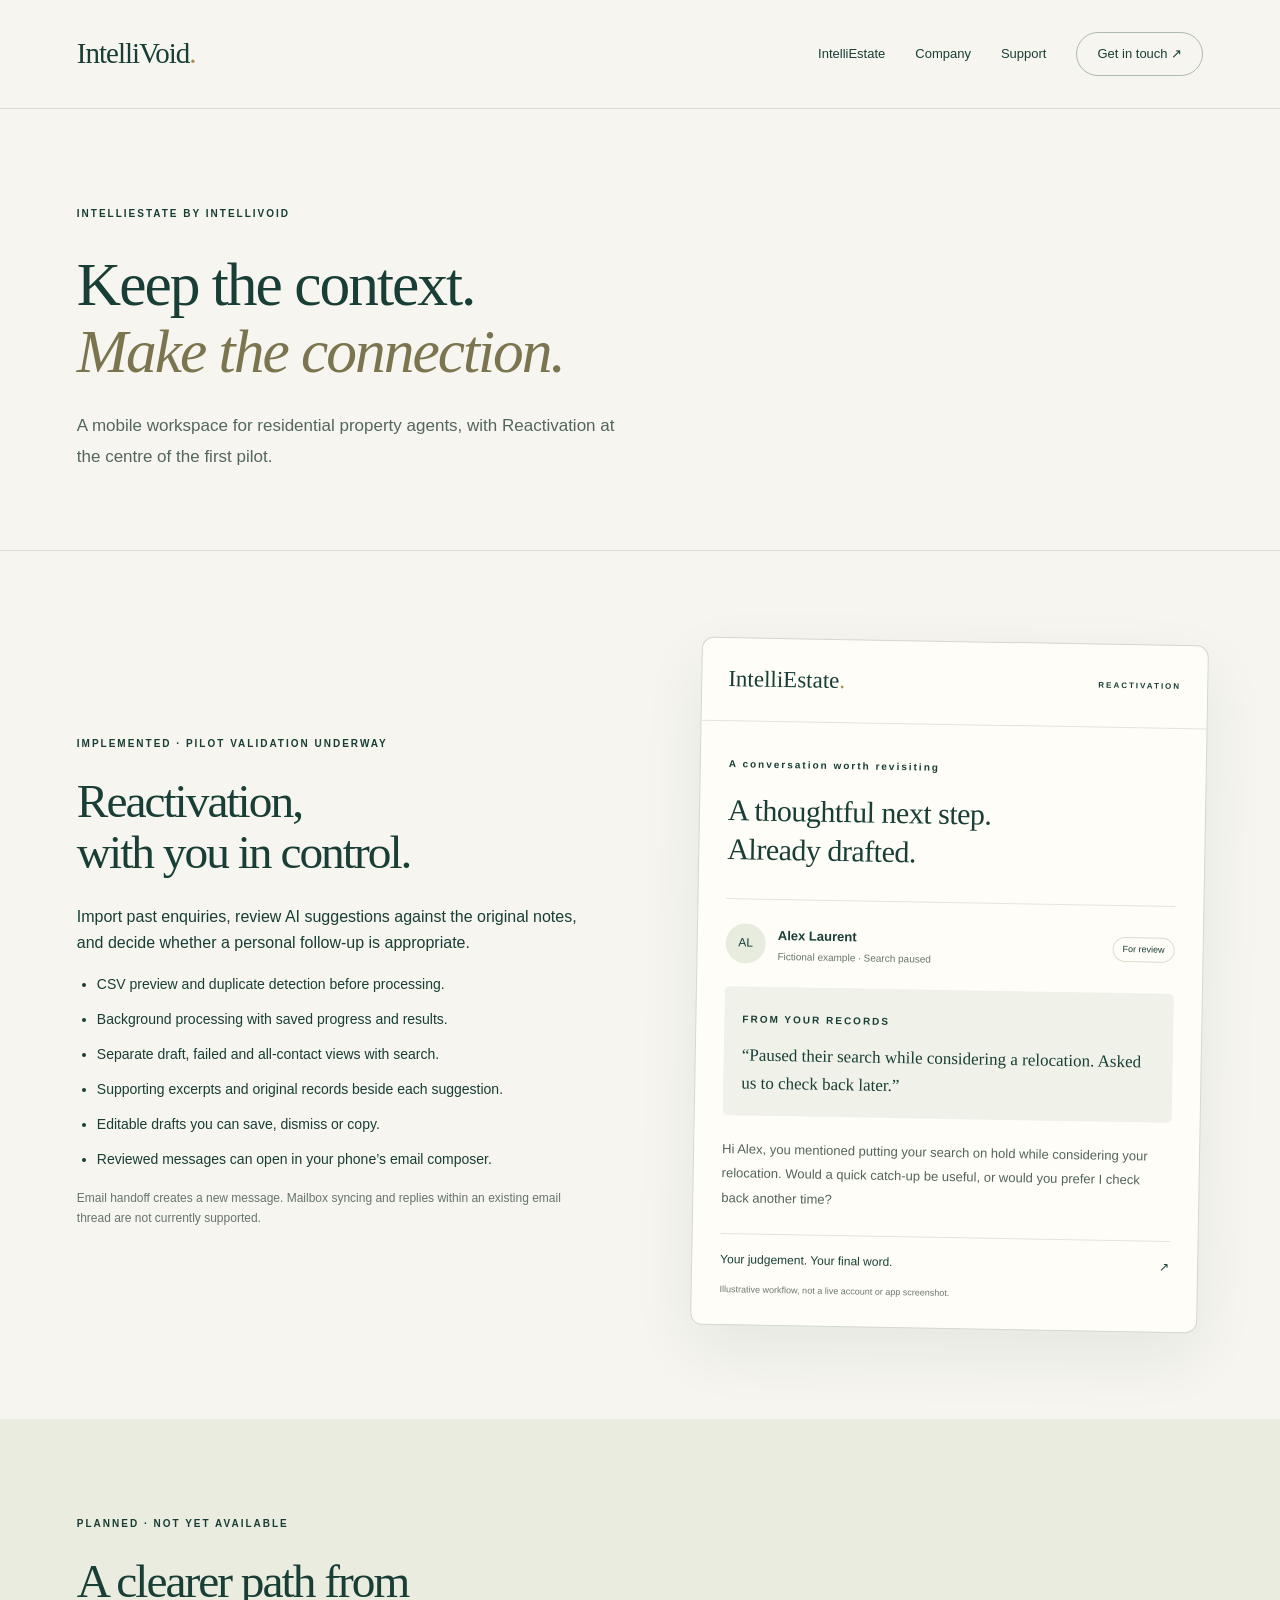
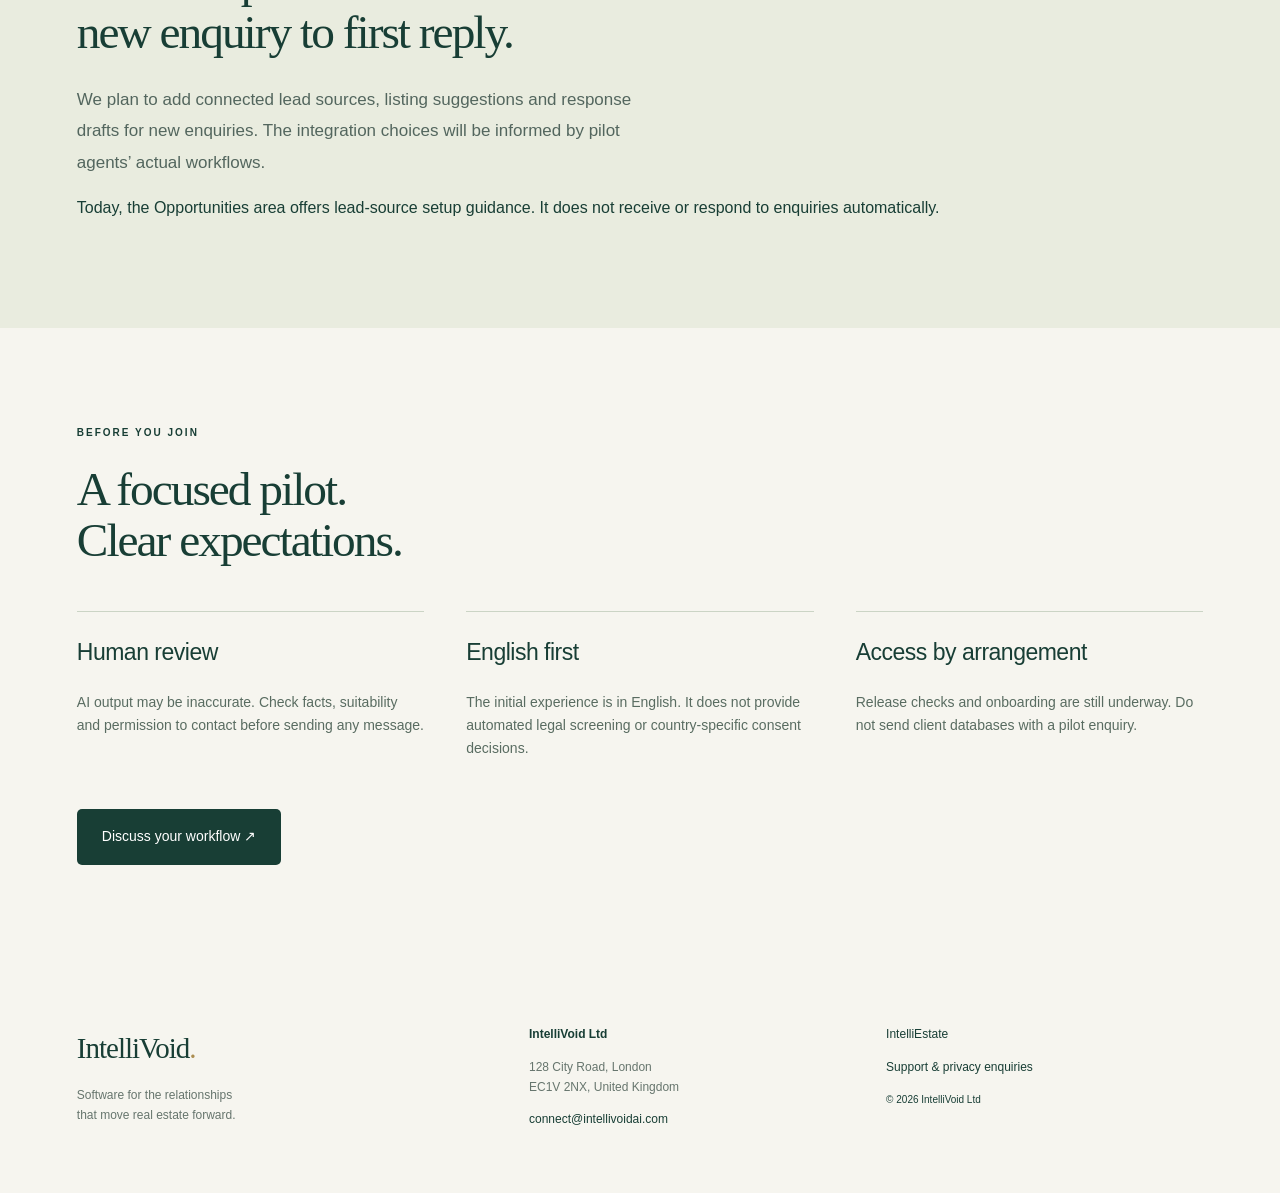
==== commit 0c4a8907: "Replace legacy platform site with IntelliEstate pilot website" ====
--- a/features.html
+++ b/features.html
@@ -1,600 +1 @@
-<!DOCTYPE html>
-<html lang="en">
-<head>
-<meta charset="UTF-8"/>
-<meta name="viewport" content="width=device-width, initial-scale=1.0"/>
-<title>IntelliEstate Features  -  All AI Work Partners</title>
-<style>
-*, *::before, *::after { box-sizing: border-box; margin: 0; padding: 0; }
-:root {
-  --black: #0A0A0A; --off-black: #111111; --dark: #161616; --card-bg: #1A1A1A;
-  --border: rgba(255,255,255,0.08); --border-strong: rgba(255,255,255,0.15);
-  --white: #FFFFFF; --off-white: #F0EEE8; --muted: #888780; --subtle: #444441;
-  --accent: #C9B97A; --accent-light: #E8D89A;
-  --purple: #7F77DD; --radius: 8px; --radius-lg: 16px; --radius-xl: 24px;
-}
-html { scroll-behavior: smooth; }
-body { font-family: -apple-system, BlinkMacSystemFont, 'Segoe UI', sans-serif; background: var(--black); color: var(--white); line-height: 1.6; overflow-x: hidden; }
-a { text-decoration: none; color: inherit; }
-
-nav { position: fixed; top: 0; left: 0; right: 0; z-index: 100; padding: 20px 0; border-bottom: 1px solid transparent; transition: all 0.3s; }
-nav.scrolled { background: rgba(10,10,10,0.95); backdrop-filter: blur(12px); border-bottom-color: var(--border); padding: 14px 0; }
-.nav-inner { display: flex; align-items: center; justify-content: space-between; }
-.nav-logo { font-size: 18px; font-weight: 600; letter-spacing: -0.02em; }
-.nav-logo span { color: var(--accent); }
-.nav-links { display: flex; align-items: center; gap: 32px; }
-.nav-link { font-size: 14px; color: var(--muted); transition: color 0.2s; }
-.nav-link:hover, .nav-link.active { color: var(--white); }
-.nav-cta { font-size: 13px; font-weight: 500; padding: 9px 20px; background: var(--accent); color: var(--black); border-radius: var(--radius); transition: all 0.2s; }
-.nav-cta:hover { background: var(--accent-light); }
-
-.container { max-width: 1140px; margin: 0 auto; padding: 0 24px; }
-.label { font-size: 11px; font-weight: 500; letter-spacing: 0.12em; text-transform: uppercase; color: var(--muted); }
-
-.page-hero { padding: 140px 0 80px; text-align: center; position: relative; overflow: hidden; }
-.hero-bg { position: absolute; inset: 0; z-index: 0; background: radial-gradient(ellipse 60% 40% at 50% 0%, rgba(201,185,122,0.06) 0%, transparent 70%); }
-.hero-content { position: relative; z-index: 1; }
-.hero-eyebrow { display: inline-flex; align-items: center; gap: 8px; margin-bottom: 20px; }
-.hero-dot { width: 6px; height: 6px; border-radius: 50%; background: var(--accent); }
-.page-title { font-size: clamp(36px, 5vw, 64px); font-weight: 600; letter-spacing: -0.03em; line-height: 1.05; margin-bottom: 16px; }
-.page-title em { font-style: italic; color: var(--accent); }
-.page-sub { font-size: clamp(15px, 2vw, 18px); color: var(--muted); max-width: 560px; margin: 0 auto 40px; line-height: 1.7; }
-.category-tabs { display: flex; gap: 8px; justify-content: center; flex-wrap: wrap; margin-bottom: 60px; }
-.cat-tab { font-size: 13px; padding: 7px 16px; border-radius: 999px; border: 1px solid var(--border-strong); color: var(--muted); cursor: pointer; background: none; transition: all 0.2s; }
-.cat-tab:hover { color: var(--white); border-color: rgba(255,255,255,0.3); }
-.cat-tab.active { background: var(--accent); color: var(--black); border-color: transparent; font-weight: 500; }
-
-.tools-section { padding: 0 0 100px; }
-.category-group { margin-bottom: 80px; }
-.category-header { display: flex; align-items: center; gap: 14px; margin-bottom: 32px; }
-.category-line { flex: 1; height: 1px; background: var(--border); }
-.category-title { font-size: 12px; font-weight: 500; letter-spacing: 0.1em; text-transform: uppercase; color: var(--subtle); white-space: nowrap; }
-
-.tool-row { display: grid; grid-template-columns: 1fr 1fr; gap: 16px; margin-bottom: 16px; }
-.tool-card { background: var(--card-bg); border: 1px solid var(--border); border-radius: var(--radius-xl); padding: 36px; position: relative; overflow: hidden; transition: border-color 0.2s; }
-.tool-card:hover { border-color: var(--border-strong); }
-.tool-card.featured { border-color: rgba(201,185,122,0.3); }
-.tool-card-full { grid-column: 1 / -1; }
-.tool-glow { position: absolute; top: -40px; right: -40px; width: 200px; height: 200px; background: radial-gradient(ellipse, rgba(201,185,122,0.06) 0%, transparent 70%); pointer-events: none; }
-.tool-num { font-size: 11px; font-weight: 500; letter-spacing: 0.1em; text-transform: uppercase; color: var(--subtle); margin-bottom: 16px; }
-.tool-icon-wrap { width: 48px; height: 48px; border-radius: var(--radius-lg); background: rgba(201,185,122,0.08); border: 1px solid rgba(201,185,122,0.15); display: flex; align-items: center; justify-content: center; margin-bottom: 20px; }
-.tool-name { font-size: 20px; font-weight: 600; letter-spacing: -0.02em; margin-bottom: 10px; }
-.tool-desc { font-size: 14px; color: var(--muted); line-height: 1.7; margin-bottom: 24px; }
-.tool-features { display: flex; flex-direction: column; gap: 8px; margin-bottom: 28px; }
-.tool-feat { display: flex; gap: 10px; align-items: flex-start; }
-.feat-dot { width: 5px; height: 5px; border-radius: 50%; background: var(--accent); margin-top: 6px; flex-shrink: 0; }
-.feat-text { font-size: 13px; color: var(--off-white); line-height: 1.5; }
-.tool-badge { display: inline-flex; align-items: center; gap: 6px; background: rgba(201,185,122,0.08); border: 1px solid rgba(201,185,122,0.2); border-radius: 999px; padding: 5px 12px; font-size: 11px; font-weight: 500; color: var(--accent); letter-spacing: 0.04em; text-transform: uppercase; }
-.new-badge { background: rgba(29,158,117,0.1); border-color: rgba(29,158,117,0.2); color: #5DCAA5; }
-
-.cta-section { padding: 80px 0 100px; }
-.cta-wrap { background: var(--card-bg); border: 1px solid var(--border); border-radius: var(--radius-xl); padding: 64px; text-align: center; position: relative; overflow: hidden; }
-.cta-glow { position: absolute; top: -60px; left: 50%; transform: translateX(-50%); width: 400px; height: 200px; background: radial-gradient(ellipse, rgba(201,185,122,0.1) 0%, transparent 70%); pointer-events: none; }
-.cta-title { font-size: clamp(28px, 4vw, 48px); font-weight: 600; letter-spacing: -0.025em; margin-bottom: 14px; }
-.cta-sub { font-size: 16px; color: var(--muted); max-width: 480px; margin: 0 auto 32px; line-height: 1.7; }
-.btn-primary { display: inline-flex; align-items: center; gap: 8px; font-size: 14px; font-weight: 500; padding: 13px 28px; background: var(--accent); color: var(--black); border-radius: var(--radius); border: none; cursor: pointer; transition: all 0.2s; }
-.btn-primary:hover { background: var(--accent-light); transform: translateY(-1px); }
-.btn-ghost { display: inline-flex; align-items: center; gap: 8px; font-size: 14px; padding: 13px 28px; background: transparent; color: var(--muted); border-radius: var(--radius); border: 1px solid var(--border-strong); cursor: pointer; transition: all 0.2s; margin-left: 12px; }
-.btn-ghost:hover { color: var(--white); border-color: rgba(255,255,255,0.3); }
-
-/* Modal */
-.modal-overlay { display: none; position: fixed; inset: 0; background: rgba(0,0,0,0.85); z-index: 1000; align-items: center; justify-content: center; padding: 24px; }
-.modal-overlay.open { display: flex; }
-.modal { background: var(--card-bg); border: 1px solid var(--border-strong); border-radius: var(--radius-xl); width: 100%; max-width: 760px; max-height: 85vh; overflow-y: auto; }
-.modal-header { display: flex; align-items: center; justify-content: space-between; padding: 24px 28px 20px; border-bottom: 1px solid var(--border); }
-.modal-title { font-size: 18px; font-weight: 600; letter-spacing: -0.02em; }
-.modal-close { width: 32px; height: 32px; border-radius: 50%; background: rgba(255,255,255,0.06); border: none; color: var(--muted); font-size: 18px; cursor: pointer; display: flex; align-items: center; justify-content: center; transition: background 0.15s; }
-.modal-close:hover { background: rgba(255,255,255,0.12); color: var(--white); }
-.modal-body { padding: 28px; }
-.modal-demo-bar { background: var(--dark); border-radius: var(--radius-lg) var(--radius-lg) 0 0; padding: 12px 16px; display: flex; align-items: center; gap: 8px; border: 1px solid var(--border); border-bottom: none; }
-.modal-demo-dot { width: 10px; height: 10px; border-radius: 50%; }
-.modal-demo-url { flex: 1; background: rgba(255,255,255,0.04); border-radius: 6px; padding: 4px 12px; font-size: 11px; color: var(--subtle); margin: 0 10px; }
-.modal-demo-inner { border: 1px solid var(--border); border-top: none; border-radius: 0 0 var(--radius-lg) var(--radius-lg); padding: 24px; display: grid; grid-template-columns: 1fr 1fr; gap: 20px; background: rgba(255,255,255,0.02); }
-.modal-input-group { display: flex; flex-direction: column; gap: 12px; }
-.modal-output-group { display: flex; flex-direction: column; gap: 10px; }
-.demo-label { font-size: 10px; text-transform: uppercase; letter-spacing: 0.1em; color: var(--subtle); margin-bottom: 4px; }
-.demo-input { background: rgba(255,255,255,0.04); border: 1px solid var(--border); border-radius: var(--radius); padding: 8px 12px; font-size: 12px; color: var(--muted); }
-.demo-output-block { background: rgba(201,185,122,0.05); border: 1px solid rgba(201,185,122,0.12); border-radius: var(--radius); padding: 12px 14px; }
-.demo-output-label { font-size: 10px; text-transform: uppercase; letter-spacing: 0.1em; color: var(--accent); margin-bottom: 6px; }
-.demo-output-text { font-size: 12px; color: var(--off-white); line-height: 1.6; }
-@media (max-width: 600px) { .modal-demo-inner { grid-template-columns: 1fr; } }
-
-footer { padding: 48px 0 32px; border-top: 1px solid var(--border); }
-.footer-inner { display: flex; align-items: center; justify-content: space-between; flex-wrap: wrap; gap: 20px; }
-.footer-logo { font-size: 16px; font-weight: 600; letter-spacing: -0.02em; }
-.footer-logo span { color: var(--accent); }
-.footer-links { display: flex; gap: 28px; }
-.footer-link { font-size: 13px; color: var(--subtle); transition: color 0.2s; }
-.footer-link:hover { color: var(--muted); }
-.footer-copy { font-size: 12px; color: var(--subtle); }
-
-@media (max-width: 768px) {
-  .tool-row { grid-template-columns: 1fr; }
-  .tool-card-full { grid-column: 1; }
-  .nav-links { display: none; }
-  .cta-wrap { padding: 40px 24px; }
-  .btn-ghost { margin-left: 0; margin-top: 10px; }
-  .cta-wrap .btn-primary, .cta-wrap .btn-ghost { width: 100%; justify-content: center; }
-}
-</style>
-<body>
-
-<nav id="nav">
-  <div class="container">
-    <div class="nav-inner">
-      <a href="index.html" class="nav-logo">Intelli<span>Void</span></a>
-      <div class="nav-links">
-        <a href="index.html#product" class="nav-link">Product</a>
-        <a href="features.html" class="nav-link active">Features</a>
-        <a href="index.html#pricing" class="nav-link">Pricing</a>
-        <a href="index.html#founding" class="nav-link">Early access</a>
-      </div>
-      <a href="index.html#founding" class="nav-cta">Apply for early access</a>
-    </div>
-  </div>
-</nav>
-
-<section class="page-hero">
-  <div class="hero-bg"></div>
-  <div class="container">
-    <div class="hero-content">
-      <div class="hero-eyebrow">
-        <div class="hero-dot"></div>
-        <span class="label">IntelliEstate platform</span>
-      </div>
-      <h1 class="page-title">Fourteen AI work partners.<br><em>One platform.</em></h1>
-      <p class="page-sub">Every tool is built around a specific moment in the premium homes sales and lettings day - not generic AI, but specialists that know your world.</p>
-      <div class="category-tabs">
-        <button class="cat-tab active" onclick="scrollToSection('content')">Content & copy</button>
-        <button class="cat-tab" onclick="scrollToSection('client')">Client relations</button>
-        <button class="cat-tab" onclick="scrollToSection('intelligence')">Market intelligence</button>
-        <button class="cat-tab" onclick="scrollToSection('operations')">Operations</button>
-      </div>
-    </div>
-  </div>
-</section>
-
-<section class="tools-section">
-  <div class="container">
-
-    <div class="category-group" id="content">
-      <div class="category-header">
-        <div class="category-line"></div>
-        <div class="category-title">Content &amp; copy</div>
-        <div class="category-line"></div>
-      </div>
-<div class="tool-row">
-        <div class="tool-card featured">
-          <div class="tool-glow"></div>
-          <div class="tool-num">01</div>
-          <div class="tool-icon-wrap">
-            <svg width="22" height="22" viewBox="0 0 22 22" fill="none"><rect x="2" y="2" width="18" height="3" rx="1.5" fill="#C9B97A"/><rect x="2" y="8" width="13" height="3" rx="1.5" fill="#C9B97A" opacity="0.6"/><rect x="2" y="14" width="15" height="3" rx="1.5" fill="#C9B97A" opacity="0.4"/></svg>
-          </div>
-          <div class="tool-name">Listing Copy Writer</div>
-          <div class="tool-desc">Generate polished, SEO-optimised listing copy in seconds  -  tailored to the buyer type, tone, and property. Enter the search terms buyers actually use and the tool weaves them naturally throughout the copy, so your listings rank on Google as well as converting viewers into buyers.</div>
-          <div class="tool-features">
-            <div class="tool-feat"><div class="feat-dot"></div><div class="feat-text">SEO keyword integration  -  naturally embeds the search terms buyers use so listings rank organically on Google</div></div>
-            <div class="tool-feat"><div class="feat-dot"></div><div class="feat-text">Headline, description, bullet highlights and social caption  -  all SEO-considered</div></div>
-            <div class="tool-feat"><div class="feat-dot"></div><div class="feat-text">Portal formatter  -  instantly outputs separate versions formatted for Rightmove, Zoopla and OnTheMarket</div></div>
-            <div class="tool-feat"><div class="feat-dot"></div><div class="feat-text">Off-plan mode  -  sells from floor plan and finish spec for properties that don't exist yet</div></div>
-            <div class="tool-feat"><div class="feat-dot"></div><div class="feat-text">Four buyer types and four tone options for fully tailored output</div></div>
-          </div>
-          <span class="tool-badge">Core tool</span>
-          <button onclick="openDemo('listing')" style="margin-top:16px;display:inline-flex;align-items:center;gap:6px;font-size:12px;color:var(--accent);background:rgba(201,185,122,0.08);border:1px solid rgba(201,185,122,0.2);border-radius:var(--radius);padding:7px 14px;cursor:pointer;transition:background 0.2s;" onmouseover="this.style.background='rgba(201,185,122,0.15)'" onmouseout="this.style.background='rgba(201,185,122,0.08)'" >See demo &rarr;</button>
-        </div>
-        <div class="tool-card">
-          <div class="tool-num">01</div>
-          <div class="tool-icon-wrap">
-            <svg width="22" height="22" viewBox="0 0 22 22" fill="none"><rect x="2" y="2" width="18" height="18" rx="3" stroke="#C9B97A" stroke-width="1.3" fill="none"/><path d="M7 8h8M7 11h5M7 14h6" stroke="#C9B97A" stroke-width="1.3" stroke-linecap="round"/></svg>
-          </div>
-          <div class="tool-name">Social Media Generator</div>
-          <div class="tool-desc">The only property content tool built for both traditional SEO and GEO  -  the new standard for AI-powered search. As buyers increasingly search on ChatGPT, Perplexity and Google AI, the agencies that appear in those answers will dominate their market. This tool builds that presence automatically.</div>
-          <div class="tool-features">
-            <div class="tool-feat"><div class="feat-dot"></div><div class="feat-text">Q&A post format  -  structured specifically to be cited by ChatGPT, Perplexity and Google AI when buyers search for properties or agents in your area</div></div>
-            <div class="tool-feat"><div class="feat-dot"></div><div class="feat-text">Local market data integration  -  weaves real statistics into content, which is what AI search tools look for when deciding what to cite as authoritative</div></div>
-            <div class="tool-feat"><div class="feat-dot"></div><div class="feat-text">Full week of content from one brief  -  Instagram, LinkedIn, story script, newsletter paragraph</div></div>
-            <div class="tool-feat"><div class="feat-dot"></div><div class="feat-text">SEO keyword report  -  shows exactly which search terms have been embedded so agents understand what they are building over time</div></div>
-            <div class="tool-feat"><div class="feat-dot"></div><div class="feat-text">Milestone mode  -  new instruction, sold agreed, open day, market updates</div></div>
-          </div>
-          <span class="tool-badge new-badge">New</span>
-          <button onclick="openDemo('social')" style="margin-top:16px;display:inline-flex;align-items:center;gap:6px;font-size:12px;color:var(--accent);background:rgba(201,185,122,0.08);border:1px solid rgba(201,185,122,0.2);border-radius:var(--radius);padding:7px 14px;cursor:pointer;transition:background 0.2s;" onmouseover="this.style.background='rgba(201,185,122,0.15)'" onmouseout="this.style.background='rgba(201,185,122,0.08)'" >See demo &rarr;</button>
-        </div>
-      </div>
-<div class="tool-row">
-        <div class="tool-card featured">
-          <div class="tool-glow"></div>
-          <div class="tool-num">02</div>
-          <div class="tool-icon-wrap">
-            <svg width="22" height="22" viewBox="0 0 22 22" fill="none"><rect x="2" y="2" width="18" height="3" rx="1.5" fill="#C9B97A"/><rect x="2" y="8" width="13" height="3" rx="1.5" fill="#C9B97A" opacity="0.6"/><rect x="2" y="14" width="15" height="3" rx="1.5" fill="#C9B97A" opacity="0.4"/></svg>
-          </div>
-          <div class="tool-name">Listing Copy Writer</div>
-          <div class="tool-desc">Generate polished, SEO-optimised listing copy in seconds  -  tailored to the buyer type, tone, and property. Enter the search terms buyers actually use and the tool weaves them naturally throughout the copy, so your listings rank on Google as well as converting viewers into buyers.</div>
-          <div class="tool-features">
-            <div class="tool-feat"><div class="feat-dot"></div><div class="feat-text">SEO keyword integration  -  naturally embeds the search terms buyers use so listings rank organically on Google</div></div>
-            <div class="tool-feat"><div class="feat-dot"></div><div class="feat-text">Headline, description, bullet highlights and social caption  -  all SEO-considered</div></div>
-            <div class="tool-feat"><div class="feat-dot"></div><div class="feat-text">Portal formatter  -  instantly outputs separate versions formatted for Rightmove, Zoopla and OnTheMarket</div></div>
-            <div class="tool-feat"><div class="feat-dot"></div><div class="feat-text">Off-plan mode  -  sells from floor plan and finish spec for properties that don't exist yet</div></div>
-            <div class="tool-feat"><div class="feat-dot"></div><div class="feat-text">Four buyer types and four tone options for fully tailored output</div></div>
-          </div>
-          <span class="tool-badge">Core tool</span>
-          <button onclick="openDemo('listing')" style="margin-top:16px;display:inline-flex;align-items:center;gap:6px;font-size:12px;color:var(--accent);background:rgba(201,185,122,0.08);border:1px solid rgba(201,185,122,0.2);border-radius:var(--radius);padding:7px 14px;cursor:pointer;transition:background 0.2s;" onmouseover="this.style.background='rgba(201,185,122,0.15)'" onmouseout="this.style.background='rgba(201,185,122,0.08)'" >See demo &rarr;</button>
-        </div>
-        <div class="tool-card">
-          <div class="tool-num">02</div>
-          <div class="tool-icon-wrap">
-            <svg width="22" height="22" viewBox="0 0 22 22" fill="none"><rect x="2" y="2" width="18" height="18" rx="3" stroke="#C9B97A" stroke-width="1.3" fill="none"/><path d="M7 8h8M7 11h5M7 14h6" stroke="#C9B97A" stroke-width="1.3" stroke-linecap="round"/></svg>
-          </div>
-          <div class="tool-name">Social Media Generator</div>
-          <div class="tool-desc">The only property content tool built for both traditional SEO and GEO  -  the new standard for AI-powered search. As buyers increasingly search on ChatGPT, Perplexity and Google AI, the agencies that appear in those answers will dominate their market. This tool builds that presence automatically.</div>
-          <div class="tool-features">
-            <div class="tool-feat"><div class="feat-dot"></div><div class="feat-text">Q&A post format  -  structured specifically to be cited by ChatGPT, Perplexity and Google AI when buyers search for properties or agents in your area</div></div>
-            <div class="tool-feat"><div class="feat-dot"></div><div class="feat-text">Local market data integration  -  weaves real statistics into content, which is what AI search tools look for when deciding what to cite as authoritative</div></div>
-            <div class="tool-feat"><div class="feat-dot"></div><div class="feat-text">Full week of content from one brief  -  Instagram, LinkedIn, story script, newsletter paragraph</div></div>
-            <div class="tool-feat"><div class="feat-dot"></div><div class="feat-text">SEO keyword report  -  shows exactly which search terms have been embedded so agents understand what they are building over time</div></div>
-            <div class="tool-feat"><div class="feat-dot"></div><div class="feat-text">Milestone mode  -  new instruction, sold agreed, open day, market updates</div></div>
-          </div>
-          <span class="tool-badge new-badge">New</span>
-          <button onclick="openDemo('social')" style="margin-top:16px;display:inline-flex;align-items:center;gap:6px;font-size:12px;color:var(--accent);background:rgba(201,185,122,0.08);border:1px solid rgba(201,185,122,0.2);border-radius:var(--radius);padding:7px 14px;cursor:pointer;transition:background 0.2s;" onmouseover="this.style.background='rgba(201,185,122,0.15)'" onmouseout="this.style.background='rgba(201,185,122,0.08)'" >See demo &rarr;</button>
-        </div>
-      </div>
-    </div>
-
-    <div class="category-group" id="client">
-      <div class="category-header">
-        <div class="category-line"></div>
-        <div class="category-title">Client relations</div>
-        <div class="category-line"></div>
-      </div>
-<div class="tool-row">
-        <div class="tool-card featured">
-          <div class="tool-glow"></div>
-          <div class="tool-num">03</div>
-          <div class="tool-icon-wrap">
-            <svg width="22" height="22" viewBox="0 0 22 22" fill="none"><path d="M2 5h18v11a1 1 0 01-1 1H3a1 1 0 01-1-1V5z" stroke="#C9B97A" stroke-width="1.3" fill="none"/><path d="M2 5l9 7 9-7" stroke="#C9B97A" stroke-width="1.3" fill="none"/></svg>
-          </div>
-          <div class="tool-name">Follow-Up Agent</div>
-          <div class="tool-desc">Personalised follow-up emails after every site visit - referencing exactly what the buyer saw, said and felt. Now includes a full 4-email nurture sequence and WhatsApp version.</div>
-          <div class="tool-features">
-            <div class="tool-feat"><div class="feat-dot"></div><div class="feat-text">Single email or full 4-email nurture sequence</div></div>
-            <div class="tool-feat"><div class="feat-dot"></div><div class="feat-text">WhatsApp message version alongside email</div></div>
-            <div class="tool-feat"><div class="feat-dot"></div><div class="feat-text">Gone quiet re-engagement mode</div></div>
-            <div class="tool-feat"><div class="feat-dot"></div><div class="feat-text">Two subject line options for A/B testing</div></div>
-          </div>
-          <span class="tool-badge">Core tool</span>
-          <button onclick="openDemo('followup')" style="margin-top:16px;display:inline-flex;align-items:center;gap:6px;font-size:12px;color:var(--accent);background:rgba(201,185,122,0.08);border:1px solid rgba(201,185,122,0.2);border-radius:var(--radius);padding:7px 14px;cursor:pointer;transition:background 0.2s;" onmouseover="this.style.background='rgba(201,185,122,0.15)'" onmouseout="this.style.background='rgba(201,185,122,0.08)'" >See demo &rarr;</button>
-        </div>
-        <div class="tool-card">
-          <div class="tool-num">03</div>
-          <div class="tool-icon-wrap">
-            <svg width="22" height="22" viewBox="0 0 22 22" fill="none"><circle cx="11" cy="8" r="4" stroke="#C9B97A" stroke-width="1.3" fill="none"/><path d="M3 20c0-4.418 3.582-7 8-7s8 2.582 8 7" stroke="#C9B97A" stroke-width="1.3" fill="none"/></svg>
-          </div>
-          <div class="tool-name">Tour Prep Briefing</div>
-          <div class="tool-desc">Walk into every viewing fully prepared - with a personalised buyer briefing, units to prioritise, tailored talking points, objection handling, and a suggested close.</div>
-          <div class="tool-features">
-            <div class="tool-feat"><div class="feat-dot"></div><div class="feat-text">Buyer snapshot and unit strategy</div></div>
-            <div class="tool-feat"><div class="feat-dot"></div><div class="feat-text">Lifestyle-matched talking points</div></div>
-            <div class="tool-feat"><div class="feat-dot"></div><div class="feat-text">Completion mode for post-reservation visits</div></div>
-            <div class="tool-feat"><div class="feat-dot"></div><div class="feat-text">De-snagging communication handler</div></div>
-          </div>
-          <span class="tool-badge">Core tool</span>
-          <button onclick="openDemo('tour')" style="margin-top:16px;display:inline-flex;align-items:center;gap:6px;font-size:12px;color:var(--accent);background:rgba(201,185,122,0.08);border:1px solid rgba(201,185,122,0.2);border-radius:var(--radius);padding:7px 14px;cursor:pointer;transition:background 0.2s;" onmouseover="this.style.background='rgba(201,185,122,0.15)'" onmouseout="this.style.background='rgba(201,185,122,0.08)'" >See demo &rarr;</button>
-        </div>
-      </div>
-<div class="tool-row">
-        <div class="tool-card featured">
-          <div class="tool-glow"></div>
-          <div class="tool-num">04</div>
-          <div class="tool-icon-wrap">
-            <svg width="22" height="22" viewBox="0 0 22 22" fill="none"><path d="M2 5h18v11a1 1 0 01-1 1H3a1 1 0 01-1-1V5z" stroke="#C9B97A" stroke-width="1.3" fill="none"/><path d="M2 5l9 7 9-7" stroke="#C9B97A" stroke-width="1.3" fill="none"/></svg>
-          </div>
-          <div class="tool-name">Follow-Up Agent</div>
-          <div class="tool-desc">Personalised follow-up emails after every site visit - referencing exactly what the buyer saw, said and felt. Now includes a full 4-email nurture sequence and WhatsApp version.</div>
-          <div class="tool-features">
-            <div class="tool-feat"><div class="feat-dot"></div><div class="feat-text">Single email or full 4-email nurture sequence</div></div>
-            <div class="tool-feat"><div class="feat-dot"></div><div class="feat-text">WhatsApp message version alongside email</div></div>
-            <div class="tool-feat"><div class="feat-dot"></div><div class="feat-text">Gone quiet re-engagement mode</div></div>
-            <div class="tool-feat"><div class="feat-dot"></div><div class="feat-text">Two subject line options for A/B testing</div></div>
-          </div>
-          <span class="tool-badge">Core tool</span>
-          <button onclick="openDemo('followup')" style="margin-top:16px;display:inline-flex;align-items:center;gap:6px;font-size:12px;color:var(--accent);background:rgba(201,185,122,0.08);border:1px solid rgba(201,185,122,0.2);border-radius:var(--radius);padding:7px 14px;cursor:pointer;transition:background 0.2s;" onmouseover="this.style.background='rgba(201,185,122,0.15)'" onmouseout="this.style.background='rgba(201,185,122,0.08)'" >See demo &rarr;</button>
-        </div>
-        <div class="tool-card">
-          <div class="tool-num">04</div>
-          <div class="tool-icon-wrap">
-            <svg width="22" height="22" viewBox="0 0 22 22" fill="none"><circle cx="11" cy="8" r="4" stroke="#C9B97A" stroke-width="1.3" fill="none"/><path d="M3 20c0-4.418 3.582-7 8-7s8 2.582 8 7" stroke="#C9B97A" stroke-width="1.3" fill="none"/></svg>
-          </div>
-          <div class="tool-name">Tour Prep Briefing</div>
-          <div class="tool-desc">Walk into every viewing fully prepared - with a personalised buyer briefing, units to prioritise, tailored talking points, objection handling, and a suggested close.</div>
-          <div class="tool-features">
-            <div class="tool-feat"><div class="feat-dot"></div><div class="feat-text">Buyer snapshot and unit strategy</div></div>
-            <div class="tool-feat"><div class="feat-dot"></div><div class="feat-text">Lifestyle-matched talking points</div></div>
-            <div class="tool-feat"><div class="feat-dot"></div><div class="feat-text">Completion mode for post-reservation visits</div></div>
-            <div class="tool-feat"><div class="feat-dot"></div><div class="feat-text">De-snagging communication handler</div></div>
-          </div>
-          <span class="tool-badge">Core tool</span>
-          <button onclick="openDemo('tour')" style="margin-top:16px;display:inline-flex;align-items:center;gap:6px;font-size:12px;color:var(--accent);background:rgba(201,185,122,0.08);border:1px solid rgba(201,185,122,0.2);border-radius:var(--radius);padding:7px 14px;cursor:pointer;transition:background 0.2s;" onmouseover="this.style.background='rgba(201,185,122,0.15)'" onmouseout="this.style.background='rgba(201,185,122,0.08)'" >See demo &rarr;</button>
-        </div>
-      </div>
-<div class="tool-row">
-        <div class="tool-card tool-card-full">
-          <div class="tool-glow"></div>
-          <div class="tool-num">05</div>
-          <div class="tool-icon-wrap">
-            <svg width="22" height="22" viewBox="0 0 22 22" fill="none"><path d="M11 2L2 7v8l9 5 9-5V7L11 2z" stroke="#C9B97A" stroke-width="1.3" fill="none"/><path d="M2 7l9 5 9-5" stroke="#C9B97A" stroke-width="1.3" fill="none"/><path d="M11 12v8" stroke="#C9B97A" stroke-width="1.3" fill="none"/></svg>
-          </div>
-          <div class="tool-name">Sales Progression Agent</div>
-          <div class="tool-desc">The tool the industry has been missing. Agents spend over a third of their working day on post-reservation sales progression - chasing solicitors, updating buyers, managing the exchange timeline. The Sales Progression Agent handles all of it from a quick status update.</div>
-          <div class="tool-features">
-            <div class="tool-feat"><div class="feat-dot"></div><div class="feat-text">Buyer update emails at every stage of the reservation to exchange process</div></div>
-            <div class="tool-feat"><div class="feat-dot"></div><div class="feat-text">Professional solicitor chase emails that maintain relationships</div></div>
-            <div class="tool-feat"><div class="feat-dot"></div><div class="feat-text">Weekly pipeline summary for sales managers</div></div>
-            <div class="tool-feat"><div class="feat-dot"></div><div class="feat-text">Delay and complication notification drafts - empathetic and professional</div></div>
-          </div>
-          <span class="tool-badge new-badge">New</span>
-          <button onclick="openDemo('progression')" style="margin-top:16px;display:inline-flex;align-items:center;gap:6px;font-size:12px;color:var(--accent);background:rgba(201,185,122,0.08);border:1px solid rgba(201,185,122,0.2);border-radius:var(--radius);padding:7px 14px;cursor:pointer;transition:background 0.2s;" onmouseover="this.style.background='rgba(201,185,122,0.15)'" onmouseout="this.style.background='rgba(201,185,122,0.08)'" >See demo &rarr;</button>
-        </div>
-      </div>
-<div class="tool-row">
-        <div class="tool-card tool-card-full">
-          <div class="tool-glow"></div>
-          <div class="tool-num">06</div>
-          <div class="tool-icon-wrap">
-            <svg width="22" height="22" viewBox="0 0 22 22" fill="none"><path d="M2 5h18v11a1 1 0 01-1 1H3a1 1 0 01-1-1V5z" stroke="#C9B97A" stroke-width="1.3" fill="none"/><path d="M2 5l9 7 9-7" stroke="#C9B97A" stroke-width="1.3" fill="none"/></svg>
-          </div>
-          <div class="tool-name">Offer &amp; Negotiation Assistant</div>
-          <div class="tool-desc">The highest-stakes moment in any sale  -  handled professionally. When an offer comes in, the Offer &amp; Negotiation Assistant helps agents manage the conversation with both parties, build a counter-offer strategy, and move toward agreement without losing the deal or the relationship.</div>
-          <div class="tool-features">
-            <div class="tool-feat"><div class="feat-dot"></div><div class="feat-text">Complete vendor communication  -  presents the offer professionally and asks for instructions without pressure</div></div>
-            <div class="tool-feat"><div class="feat-dot"></div><div class="feat-text">Complete buyer communication  -  keeps them engaged without revealing the vendor position</div></div>
-            <div class="tool-feat"><div class="feat-dot"></div><div class="feat-text">Situation analysis  -  is the offer reasonable, what is the realistic achievable outcome</div></div>
-            <div class="tool-feat"><div class="feat-dot"></div><div class="feat-text">Tactical negotiation strategy  -  specific advice on how to achieve the best outcome for all parties</div></div>
-            <div class="tool-feat"><div class="feat-dot"></div><div class="feat-text">Five situation modes: first offer, counter-offer, declined, best and final, offer agreed</div></div>
-          </div>
-          <span class="tool-badge new-badge">New</span>
-        </div>
-      </div>
-<div class="tool-row">
-        <div class="tool-card tool-card-full">
-          <div class="tool-glow"></div>
-          <div class="tool-num">07</div>
-          <div class="tool-icon-wrap">
-            <svg width="22" height="22" viewBox="0 0 22 22" fill="none"><path d="M3 17V8l8-6 8 6v9a1 1 0 01-1 1H4a1 1 0 01-1-1z" stroke="#C9B97A" stroke-width="1.3" fill="none"/><path d="M8 18v-5h6v5" stroke="#C9B97A" stroke-width="1.3" fill="none"/></svg>
-          </div>
-          <div class="tool-name">Valuation Follow-Up Agent</div>
-          <div class="tool-desc">Most estate agents lose instructions not because of their valuation - but because of what happens after. The Valuation Follow-Up Agent crafts compelling, personalised follow-ups that address each vendor's specific situation, tactfully handle competing quotes, and keep your agency front of mind until the decision is made.</div>
-          <div class="tool-features">
-            <div class="tool-feat"><div class="feat-dot"></div><div class="feat-text">Four situation modes: comparing agents, not ready to list, gone quiet, competing against overpriced rival</div></div>
-            <div class="tool-feat"><div class="feat-dot"></div><div class="feat-text">Addresses competitor higher valuations honestly and confidently without being negative</div></div>
-            <div class="tool-feat"><div class="feat-dot"></div><div class="feat-text">Verbal talking points for the follow-up phone call - the things better said than written</div></div>
-            <div class="tool-feat"><div class="feat-dot"></div><div class="feat-text">Long-term vendor nurture sequences for not-ready sellers</div></div>
-            <div class="tool-feat"><div class="feat-dot"></div><div class="feat-text">Pre-valuation prep mode  -  generates a full preparation brief before the visit so agents walk in ready to win the instruction</div></div>
-          </div>
-          <span class="tool-badge new-badge">New</span>
-        </div>
-      </div>
-<div class="tool-row">
-        <div class="tool-card tool-card-full">
-          <div class="tool-glow"></div>
-          <div class="tool-num">08</div>
-          <div class="tool-icon-wrap">
-            <svg width="22" height="22" viewBox="0 0 22 22" fill="none"><circle cx="11" cy="7" r="4" stroke="#C9B97A" stroke-width="1.3" fill="none"/><path d="M3 20c0-4.418 3.582-7 8-7s8 2.582 8 7" stroke="#C9B97A" stroke-width="1.3" fill="none"/><path d="M15 12l2 2 3-3" stroke="#C9B97A" stroke-width="1.3" stroke-linecap="round" stroke-linejoin="round" fill="none"/></svg>
-          </div>
-          <div class="tool-name">Tenant Applicant Follow-Up</div>
-          <div class="tool-desc">The lettings equivalent of the Follow-Up Agent  -  built around how applicants think and what they need to hear. After every viewing, generates a personalised follow-up referencing exactly what the applicant said, their move-in timeline and their specific situation. Includes a WhatsApp version alongside every email.</div>
-          <div class="tool-features">
-            <div class="tool-feat"><div class="feat-dot"></div><div class="feat-text">Four situation modes: same day warm follow-up, next day check-in, gone quiet re-engagement, urgency nudge for competing interest</div></div>
-            <div class="tool-feat"><div class="feat-dot"></div><div class="feat-text">References exactly what the applicant said during the viewing  -  not a generic template</div></div>
-            <div class="tool-feat"><div class="feat-dot"></div><div class="feat-text">WhatsApp version generated alongside every email  -  ready to copy and paste instantly</div></div>
-            <div class="tool-feat"><div class="feat-dot"></div><div class="feat-text">Suggested next step based on the applicant's situation and any competing interest</div></div>
-          </div>
-          <span class="tool-badge new-badge">New</span>
-        </div>
-      </div>
-    </div>
-
-    <div class="category-group" id="intelligence">
-      <div class="category-header">
-        <div class="category-line"></div>
-        <div class="category-title">Market intelligence</div>
-        <div class="category-line"></div>
-      </div>
-<div class="tool-row">
-        <div class="tool-card tool-card-full">
-          <div class="tool-num">09</div>
-          <div class="tool-icon-wrap">
-            <svg width="22" height="22" viewBox="0 0 22 22" fill="none"><path d="M4 17V6l7-4 7 4v11l-7 4-7-4z" stroke="#C9B97A" stroke-width="1.3" fill="none"/></svg>
-          </div>
-          <div class="tool-name">Market Report Builder</div>
-          <div class="tool-desc">Turn comparable sales data into a compelling buyer-ready market summary in seconds. Address hesitation, justify price and build conviction with structured evidence.</div>
-          <div class="tool-features">
-            <div class="tool-feat"><div class="feat-dot"></div><div class="feat-text">Structured comparable input table with auto price per sq ft</div></div>
-            <div class="tool-feat"><div class="feat-dot"></div><div class="feat-text">End-user and investor-specific versions</div></div>
-            <div class="tool-feat"><div class="feat-dot"></div><div class="feat-text">Addresses four buyer concerns: price, investment, values, area</div></div>
-          </div>
-          <span class="tool-badge">Core tool</span>
-          <button onclick="openDemo('market')" style="margin-top:16px;display:inline-flex;align-items:center;gap:6px;font-size:12px;color:var(--accent);background:rgba(201,185,122,0.08);border:1px solid rgba(201,185,122,0.2);border-radius:var(--radius);padding:7px 14px;cursor:pointer;transition:background 0.2s;" onmouseover="this.style.background='rgba(201,185,122,0.15)'" onmouseout="this.style.background='rgba(201,185,122,0.08)'" >See demo &rarr;</button>
-        </div>
-        <div class="tool-card tool-card-full">
-          <div class="tool-glow"></div>
-          <div class="tool-num">09</div>
-          <div class="tool-icon-wrap">
-            <svg width="22" height="22" viewBox="0 0 22 22" fill="none"><rect x="2" y="12" width="4" height="8" rx="1" fill="#C9B97A" opacity="0.4"/><rect x="9" y="7" width="4" height="13" rx="1" fill="#C9B97A" opacity="0.7"/><rect x="16" y="2" width="4" height="18" rx="1" fill="#C9B97A"/></svg>
-          </div>
-          <div class="tool-name">Investor Pack Builder</div>
-          <div class="tool-desc">Generate a professional investor summary document from a few inputs - covering gross yield, net yield, capital growth case and area fundamentals. The document agents currently spend hours producing manually.</div>
-          <div class="tool-features">
-            <div class="tool-feat"><div class="feat-dot"></div><div class="feat-text">Gross and net yield calculation with narrative</div></div>
-            <div class="tool-feat"><div class="feat-dot"></div><div class="feat-text">Capital growth case with comparable evidence</div></div>
-            <div class="tool-feat"><div class="feat-dot"></div><div class="feat-text">Area fundamentals and demand drivers</div></div>
-          </div>
-          <span class="tool-badge new-badge">New</span>
-          <button onclick="openDemo('investor')" style="margin-top:16px;display:inline-flex;align-items:center;gap:6px;font-size:12px;color:var(--accent);background:rgba(201,185,122,0.08);border:1px solid rgba(201,185,122,0.2);border-radius:var(--radius);padding:7px 14px;cursor:pointer;transition:background 0.2s;" onmouseover="this.style.background='rgba(201,185,122,0.15)'" onmouseout="this.style.background='rgba(201,185,122,0.08)'" >See demo &rarr;</button>
-        </div>
-      </div>
-<div class="tool-row">
-        <div class="tool-card tool-card-full">
-          <div class="tool-num">10</div>
-          <div class="tool-icon-wrap">
-            <svg width="22" height="22" viewBox="0 0 22 22" fill="none"><path d="M4 17V6l7-4 7 4v11l-7 4-7-4z" stroke="#C9B97A" stroke-width="1.3" fill="none"/></svg>
-          </div>
-          <div class="tool-name">Market Report Builder</div>
-          <div class="tool-desc">Turn comparable sales data into a compelling buyer-ready market summary in seconds. Address hesitation, justify price and build conviction with structured evidence.</div>
-          <div class="tool-features">
-            <div class="tool-feat"><div class="feat-dot"></div><div class="feat-text">Structured comparable input table with auto price per sq ft</div></div>
-            <div class="tool-feat"><div class="feat-dot"></div><div class="feat-text">End-user and investor-specific versions</div></div>
-            <div class="tool-feat"><div class="feat-dot"></div><div class="feat-text">Addresses four buyer concerns: price, investment, values, area</div></div>
-          </div>
-          <span class="tool-badge">Core tool</span>
-          <button onclick="openDemo('market')" style="margin-top:16px;display:inline-flex;align-items:center;gap:6px;font-size:12px;color:var(--accent);background:rgba(201,185,122,0.08);border:1px solid rgba(201,185,122,0.2);border-radius:var(--radius);padding:7px 14px;cursor:pointer;transition:background 0.2s;" onmouseover="this.style.background='rgba(201,185,122,0.15)'" onmouseout="this.style.background='rgba(201,185,122,0.08)'" >See demo &rarr;</button>
-        </div>
-        <div class="tool-card tool-card-full">
-          <div class="tool-glow"></div>
-          <div class="tool-num">10</div>
-          <div class="tool-icon-wrap">
-            <svg width="22" height="22" viewBox="0 0 22 22" fill="none"><rect x="2" y="12" width="4" height="8" rx="1" fill="#C9B97A" opacity="0.4"/><rect x="9" y="7" width="4" height="13" rx="1" fill="#C9B97A" opacity="0.7"/><rect x="16" y="2" width="4" height="18" rx="1" fill="#C9B97A"/></svg>
-          </div>
-          <div class="tool-name">Investor Pack Builder</div>
-          <div class="tool-desc">Generate a professional investor summary document from a few inputs - covering gross yield, net yield, capital growth case and area fundamentals. The document agents currently spend hours producing manually.</div>
-          <div class="tool-features">
-            <div class="tool-feat"><div class="feat-dot"></div><div class="feat-text">Gross and net yield calculation with narrative</div></div>
-            <div class="tool-feat"><div class="feat-dot"></div><div class="feat-text">Capital growth case with comparable evidence</div></div>
-            <div class="tool-feat"><div class="feat-dot"></div><div class="feat-text">Area fundamentals and demand drivers</div></div>
-          </div>
-          <span class="tool-badge new-badge">New</span>
-          <button onclick="openDemo('investor')" style="margin-top:16px;display:inline-flex;align-items:center;gap:6px;font-size:12px;color:var(--accent);background:rgba(201,185,122,0.08);border:1px solid rgba(201,185,122,0.2);border-radius:var(--radius);padding:7px 14px;cursor:pointer;transition:background 0.2s;" onmouseover="this.style.background='rgba(201,185,122,0.15)'" onmouseout="this.style.background='rgba(201,185,122,0.08)'" >See demo &rarr;</button>
-        </div>
-      </div>
-    </div>
-
-    <div class="category-group" id="operations">
-      <div class="category-header">
-        <div class="category-line"></div>
-        <div class="category-title">Operations</div>
-        <div class="category-line"></div>
-      </div>
-<div class="tool-row">
-        <div class="tool-card tool-card-full">
-          <div class="tool-num">11</div>
-          <div class="tool-icon-wrap">
-            <svg width="22" height="22" viewBox="0 0 22 22" fill="none"><rect x="2" y="5" width="18" height="14" rx="2" stroke="#C9B97A" stroke-width="1.3" fill="none"/><path d="M7 5V4a4 4 0 018 0v1" stroke="#C9B97A" stroke-width="1.3" fill="none"/><circle cx="11" cy="12" r="2" stroke="#C9B97A" stroke-width="1.3" fill="none"/></svg>
-          </div>
-          <div class="tool-name">CRM Note Taker</div>
-          <div class="tool-desc">Type a rough brain dump after any call or visit and get back a clean, structured CRM entry - formatted to match Reapit's field structure so agents can paste directly with zero reformatting. Also produces a weekly pipeline summary for sales managers from multiple buyer notes.</div>
-          <div class="tool-features">
-            <div class="tool-feat"><div class="feat-dot"></div><div class="feat-text">Reapit-formatted output for direct paste</div></div>
-            <div class="tool-feat"><div class="feat-dot"></div><div class="feat-text">Voice note transcript input support</div></div>
-            <div class="tool-feat"><div class="feat-dot"></div><div class="feat-text">Lead temperature rating with explanation</div></div>
-            <div class="tool-feat"><div class="feat-dot"></div><div class="feat-text">Weekly pipeline summary mode for managers</div></div>
-          </div>
-          <span class="tool-badge">Core tool</span>
-          <button onclick="openDemo('crm')" style="margin-top:16px;display:inline-flex;align-items:center;gap:6px;font-size:12px;color:var(--accent);background:rgba(201,185,122,0.08);border:1px solid rgba(201,185,122,0.2);border-radius:var(--radius);padding:7px 14px;cursor:pointer;transition:background 0.2s;" onmouseover="this.style.background='rgba(201,185,122,0.15)'" onmouseout="this.style.background='rgba(201,185,122,0.08)'" >See demo &rarr;</button>
-        </div>
-      </div>
-<div class="tool-row">
-        <div class="tool-card tool-card-full">
-          <div class="tool-glow"></div>
-          <div class="tool-num">12</div>
-          <div class="tool-icon-wrap">
-            <svg width="22" height="22" viewBox="0 0 22 22" fill="none"><path d="M11 2l3 6h6l-5 4 2 6-6-4-6 4 2-6-5-4h6z" stroke="#C9B97A" stroke-width="1.3" fill="none" stroke-linejoin="round"/></svg>
-          </div>
-          <div class="tool-name">Landlord &amp; Tenant Hub</div>
-          <div class="tool-desc">Independent agencies managing lettings portfolios spend hours producing routine communications - inspection reports, tenancy renewals, rent reviews, maintenance updates and end of tenancy letters. The Landlord & Tenant Hub drafts all of them professionally from a few bullet points, preserving the personal touch that defines great independent agencies.</div>
-          <div class="tool-features">
-            <div class="tool-feat"><div class="feat-dot"></div><div class="feat-text">Six communication types: inspection reports, tenancy renewals, rent reviews, maintenance updates, end of tenancy and arrears notices</div></div>
-            <div class="tool-feat"><div class="feat-dot"></div><div class="feat-text">Inspection reports in full narrative format from rough bullet point notes - saves 45 minutes per report</div></div>
-            <div class="tool-feat"><div class="feat-dot"></div><div class="feat-text">Rent review letters that reference market conditions and justify increases professionally</div></div>
-            <div class="tool-feat"><div class="feat-dot"></div><div class="feat-text">Separate outputs for landlord, tenant or both simultaneously</div></div>
-          </div>
-          <span class="tool-badge new-badge">New</span>
-        </div>
-      </div>
-<div class="tool-row">
-        <div class="tool-card tool-card-full">
-          <div class="tool-glow"></div>
-          <div class="tool-num">13</div>
-          <div class="tool-icon-wrap">
-            <svg width="22" height="22" viewBox="0 0 22 22" fill="none"><rect x="2" y="2" width="18" height="18" rx="3" stroke="#C9B97A" stroke-width="1.3" fill="none"/><path d="M6 6h4M12 6h4M6 11h4M12 11h4M6 16h4M12 16h4" stroke="#C9B97A" stroke-width="1.3" stroke-linecap="round"/></svg>
-          </div>
-          <div class="tool-name">Investment Calculator</div>
-          <div class="tool-desc">A dedicated live calculator built for property investment analysis. Enter the purchase price, rental income, costs and mortgage details and every figure updates instantly  -  no generation, no waiting. Built for agents who need accurate numbers in front of a client right now.</div>
-          <div class="tool-features">
-            <div class="tool-feat"><div class="feat-dot"></div><div class="feat-text">Gross yield and net yield calculated instantly from purchase price, rent and annual costs</div></div>
-            <div class="tool-feat"><div class="feat-dot"></div><div class="feat-text">Monthly mortgage payment on repayment basis using actual interest rate and term</div></div>
-            <div class="tool-feat"><div class="feat-dot"></div><div class="feat-text">Monthly cashflow shown in green (positive) or red (negative)  -  updates live as you type</div></div>
-            <div class="tool-feat"><div class="feat-dot"></div><div class="feat-text">Stamp duty using correct 2025 UK rates with BTL additional property surcharge toggle</div></div>
-            <div class="tool-feat"><div class="feat-dot"></div><div class="feat-text">Total upfront investment needed  -  deposit plus stamp duty  -  calculated automatically</div></div>
-          </div>
-          <button onclick="openDemo('calculator')" style="margin-top:16px;display:inline-flex;align-items:center;gap:6px;font-size:12px;color:var(--accent);background:rgba(201,185,122,0.08);border:1px solid rgba(201,185,122,0.2);border-radius:var(--radius);padding:7px 14px;cursor:pointer;transition:all 0.2s;" onmouseover="this.style.background='rgba(201,185,122,0.15)'" onmouseout="this.style.background='rgba(201,185,122,0.08)'">See demo &rarr;</button>
-          <span class="tool-badge new-badge" style="margin-left:10px;">New</span>
-        </div>
-      </div>
-<div class="tool-row">
-        <div class="tool-card tool-card-full">
-          <div class="tool-glow"></div>
-          <div class="tool-num">14</div>
-          <div class="tool-icon-wrap">
-            <svg width="22" height="22" viewBox="0 0 22 22" fill="none"><path d="M4 5h14v12a1 1 0 01-1 1H5a1 1 0 01-1-1V5z" stroke="#C9B97A" stroke-width="1.3" fill="none"/><path d="M8 9h6M8 12h4" stroke="#C9B97A" stroke-width="1.3" stroke-linecap="round" fill="none"/></svg>
-          </div>
-          <div class="tool-name">Lettings Progression Agent</div>
-          <div class="tool-desc">The lettings equivalent of the Sales Progression Agent. From offer accepted to keys handed over, the Lettings Progression Agent handles the communication that consumes negotiators' time every single day  -  chasing applicants for referencing documents, updating landlords, progressing tenancy agreements and confirming move-in details.</div>
-          <div class="tool-features">
-            <div class="tool-feat"><div class="feat-dot"></div><div class="feat-text">Six communication types: referencing chase, landlord update, tenancy agreement chase, move-in confirmation, deposit receipt, or all at once</div></div>
-            <div class="tool-feat"><div class="feat-dot"></div><div class="feat-text">Applicant referencing chase  -  firm but friendly, explains urgency and exactly what they need to do</div></div>
-            <div class="tool-feat"><div class="feat-dot"></div><div class="feat-text">Landlord update that keeps them informed and shows the agent is fully on top of the progression</div></div>
-            <div class="tool-feat"><div class="feat-dot"></div><div class="feat-text">Negotiator note  -  brief structured summary of current stage, issue and next action with date</div></div>
-          </div>
-          <span class="tool-badge new-badge">New</span>
-        </div>
-      </div>
-
-  </div>
-</section>
-
-<section class="cta-section">
-  <div class="container">
-    <div class="cta-wrap">
-      <div class="cta-glow"></div>
-      <h2 class="cta-title">Ready to see it in action?</h2>
-      <p class="cta-sub">We're inviting a small number of agencies to trial the full platform free for 4 weeks. No credit card required.</p>
-      <div>
-        <a href="index.html#founding" class="btn-primary">Apply for early access &rarr;</a>
-        <a href="index.html#pricing" class="btn-ghost">View pricing</a>
-      </div>
-    </div>
-  </div>
-</section>
-
-<footer>
-  <div class="container">
-    <div class="footer-inner">
-      <a href="index.html" class="footer-logo">Intelli<span>Void</span></a>
-      <div class="footer-links">
-        <a href="index.html#product" class="footer-link">Product</a>
-        <a href="features.html" class="footer-link">Features</a>
-        <a href="index.html#pricing" class="footer-link">Pricing</a>
-        <a href="index.html#founding" class="footer-link">Early access</a>
-      </div>
-      <div class="footer-copy">&copy; 2025 IntelliVoid. All rights reserved.</div>
-    </div>
-  </div>
-</footer>
-
-
-
-<script>
-window.addEventListener('scroll', () => {
-  document.getElementById('nav').classList.toggle('scrolled', window.scrollY > 40);
-});
-
-function scrollToSection(id) {
-  var el = document.getElementById(id);
-  if (!el) return;
-  var offset = 100;
-  var top = el.getBoundingClientRect().top + window.pageYOffset - offset;
-  window.scrollTo({ top: top, behavior: 'smooth' });
-  document.querySelectorAll('.cat-tab').forEach(function(t){ t.classList.remove('active'); });
-  event.currentTarget.classList.add('active');
-}
-</script>
-</body>
-</html>+<!doctype html><html lang="en"><head><meta charset="utf-8"><meta name="viewport" content="width=device-width,initial-scale=1"><meta name="description" content="Explore IntelliEstate’s Reactivation workflow, editable drafts and planned lead-source capabilities."><meta name="theme-color" content="#173e34"><title>IntelliEstate | A considered approach to follow-up</title><link rel="stylesheet" href="styles.css"></head><body><a class="skip" href="#main">Skip to content</a><header><a class="logo" href="index.html" aria-label="IntelliVoid home">IntelliVoid<span>.</span></a><nav aria-label="Main navigation"><a href="features.html">IntelliEstate</a><a href="index.html#company">Company</a><a href="support.html">Support</a><a class="nav-contact" href="mailto:connect@intellivoidai.com">Get in touch ↗</a></nav></header><main id="main"><section class="page-hero"><span class="eyebrow">INTELLIESTATE BY INTELLIVOID</span><h1>Keep the context.<br><em>Make the connection.</em></h1><p class="lead">A mobile workspace for residential property agents, with Reactivation at the centre of the first pilot.</p></section><section class="section feature-layout"><div><span class="eyebrow">IMPLEMENTED · PILOT VALIDATION UNDERWAY</span><h2>Reactivation,<br>with you in control.</h2><p>Import past enquiries, review AI suggestions against the original notes, and decide whether a personal follow-up is appropriate.</p><ul><li>CSV preview and duplicate detection before processing.</li><li>Background processing with saved progress and results.</li><li>Separate draft, failed and all-contact views with search.</li><li>Supporting excerpts and original records beside each suggestion.</li><li>Editable drafts you can save, dismiss or copy.</li><li>Reviewed messages can open in your phone’s email composer.</li></ul><p class="caption">Email handoff creates a new message. Mailbox syncing and replies within an existing email thread are not currently supported.</p></div><div class="product-card"><div class="product-top"><span>IntelliEstate<span class="gold">.</span></span><span class="small-label">REACTIVATION</span></div><div class="card-content"><span class="eyebrow">A conversation worth revisiting</span><h3>A thoughtful next step.<br>Already drafted.</h3><div class="contact"><div class="avatar">AL</div><div><strong>Alex Laurent</strong><small>Fictional example · Search paused</small></div><span class="pill">For review</span></div><div class="evidence"><span class="small-label">FROM YOUR RECORDS</span><p>“Paused their search while considering a relocation. Asked us to check back later.”</p></div><p class="message">Hi Alex, you mentioned putting your search on hold while considering your relocation. Would a quick catch-up be useful, or would you prefer I check back another time?</p><div class="review-label">Your judgement. Your final word. <span>↗</span></div><small class="example-note">Illustrative workflow, not a live account or app screenshot.</small></div></div></section><section class="section roadmap"><span class="eyebrow">PLANNED · NOT YET AVAILABLE</span><h2>A clearer path from<br>new enquiry to first reply.</h2><p class="lead">We plan to add connected lead sources, listing suggestions and response drafts for new enquiries. The integration choices will be informed by pilot agents’ actual workflows.</p><p>Today, the Opportunities area offers lead-source setup guidance. It does not receive or respond to enquiries automatically.</p></section><section class="section"><span class="eyebrow">BEFORE YOU JOIN</span><h2>A focused pilot.<br>Clear expectations.</h2><div class="steps"><article><h3>Human review</h3><p>AI output may be inaccurate. Check facts, suitability and permission to contact before sending any message.</p></article><article><h3>English first</h3><p>The initial experience is in English. It does not provide automated legal screening or country-specific consent decisions.</p></article><article><h3>Access by arrangement</h3><p>Release checks and onboarding are still underway. Do not send client databases with a pilot enquiry.</p></article></div><a class="button" href="mailto:connect@intellivoidai.com?subject=IntelliEstate%20pilot%20enquiry">Discuss your workflow ↗</a></section></main><footer><div><a class="logo" href="index.html">IntelliVoid<span>.</span></a><p>Software for the relationships<br>that move real estate forward.</p></div><div><strong>IntelliVoid Ltd</strong><p>128 City Road, London<br>EC1V 2NX, United Kingdom</p><a href="mailto:connect@intellivoidai.com">connect@intellivoidai.com</a></div><div><a href="features.html">IntelliEstate</a><a href="support.html">Support & privacy enquiries</a><small>© 2026 IntelliVoid Ltd</small></div></footer></body></html>
--- a/styles.css
+++ b/styles.css
@@ -0,0 +1 @@
+*{box-sizing:border-box}html{scroll-behavior:smooth;scroll-padding-top:30px}body{margin:0;background:#f6f5ef;color:#183e35;font-family:Arial,Helvetica,sans-serif;line-height:1.65}a{color:inherit;text-decoration:none}a:hover{text-decoration:underline}a:focus-visible{outline:3px solid #967031;outline-offset:5px}header{max-width:1440px;margin:auto;padding:30px 6%;display:flex;align-items:center;justify-content:space-between;border-bottom:1px solid #dcded4}.logo{font-family:Georgia,serif;font-size:29px;letter-spacing:-1px}.logo span,.gold{color:#ab8d50}nav{display:flex;gap:30px;align-items:center;font-size:13px}.nav-contact{border:1px solid #aebbb0;border-radius:30px;padding:10px 20px}.hero{max-width:1440px;margin:auto;padding:84px 6% 76px;display:grid;grid-template-columns:1.15fr 1fr;gap:8%;align-items:center}.eyebrow,.small-label,.number{font-size:10px;font-weight:bold;letter-spacing:2px}.dot{display:inline-block;width:7px;height:7px;background:#a78d55;border-radius:50%;margin-right:8px}h1,h2,h3,p{margin-top:0}h1,h2{font-family:Georgia,'Times New Roman',serif;font-weight:400;letter-spacing:-2px;line-height:1.08}h1{font-size:clamp(44px,4.8vw,72px);margin:26px 0}h2{font-size:clamp(36px,3.7vw,54px);margin:20px 0 26px}em{font-weight:400;color:#7a744f}h3{font-size:23px;font-weight:500;line-height:1.3;letter-spacing:-.5px}.lead{font-size:17px;line-height:1.85;max-width:560px;color:#53665e}.hero-copy .lead{max-width:480px}.button{display:inline-flex;align-items:center;justify-content:space-between;gap:25px;background:#183e35;color:#fff;padding:16px 25px;border-radius:5px;font-size:14px;margin:15px 0}.button:hover{background:#285246;text-decoration:none}.text-link{display:inline-block;font-size:13px;margin:15px 0 15px 20px;border-bottom:1px solid #b5bdaf}.caption{font-size:12px;color:#66756d;margin-top:18px}.product-card{border:1px solid #d3d9cc;background:#fffdf8;box-shadow:0 24px 65px #1b3f3512;border-radius:12px;transform:rotate(1deg);overflow:hidden}.product-top{display:flex;align-items:center;justify-content:space-between;gap:10px;padding:22px 26px;border-bottom:1px solid #e2e5dc;font-family:Georgia,serif;font-size:23px}.product-top .small-label{font-family:Arial,sans-serif;font-size:8px}.card-content{padding:28px}.card-content h3{font-family:Georgia,serif;font-size:30px;margin-top:15px}.contact{display:flex;align-items:center;gap:12px;border-top:1px solid #e3e6dc;padding:22px 0}.avatar{background:#e8ecdf;border-radius:50%;width:40px;height:40px;display:grid;place-items:center;font-size:12px;flex-shrink:0}.contact strong{font-size:13px}.contact small{display:block;font-size:10px;color:#67766c}.pill{margin-left:auto;font-size:9px;border:1px solid #d7dfce;border-radius:20px;padding:4px 9px;white-space:nowrap}.evidence{background:#f0f2e9;padding:18px;border-radius:5px}.evidence p{font-family:Georgia,serif;font-size:17px;margin:10px 0 0}.message{font-size:13px;color:#52655a;line-height:1.9;margin:22px 0}.review-label{border-top:1px solid #e2e5dc;padding-top:16px;font-size:12px;display:flex;justify-content:space-between}.example-note{display:block;font-size:9px;color:#6b786f;margin-top:12px}.principles{display:flex;justify-content:space-around;gap:20px;background:#e9ecdf;padding:25px 6%;font-size:12px}.section{padding:90px 6%;max-width:1440px;margin:auto}.section-heading{display:grid;grid-template-columns:1fr 1fr;gap:12%;align-items:center}.section-heading>p{max-width:440px;color:#596c61;font-size:16px}.steps{display:grid;grid-template-columns:repeat(3,1fr);gap:42px;margin:45px 0 20px}.steps article{border-top:1px solid #cbd4c5;padding-top:26px}.number{color:#737c65;display:block;margin-bottom:24px}.steps p{font-size:14px;color:#596c61}.company{background:#183e35;color:#f5f3e9;display:grid;grid-template-columns:1fr 1fr;gap:12%}.company em{color:#cebf91}.company .lead,.company p{color:#d0d9cd}.company p{font-size:16px}.company .text-link{margin-left:0}.invitation{text-align:center;background:#eeeede}.invitation p{max-width:570px;margin:0 auto 15px;color:#596c61}.invitation small{display:block;font-size:12px;color:#667468;margin-top:15px}footer{padding:55px 6%;display:grid;grid-template-columns:1.3fr 1fr 1fr;gap:40px;max-width:1440px;margin:auto;font-size:12px}footer p{margin-top:14px;color:#66756d}footer>div:last-child a,footer small{display:block;margin-bottom:14px}.page-hero{padding:90px 6% 60px;max-width:1440px;margin:auto;border-bottom:1px solid #d9dfd1}.feature-layout{display:grid;grid-template-columns:1fr 1fr;gap:10%;align-items:center}li{margin:12px 0}ul{padding-left:20px;font-size:14px}.roadmap{background:#e9ecdf}.prose{max-width:850px}.prose h2{font-size:34px;margin-top:40px}.skip{position:absolute;left:12px;top:-100px;background:#fff;padding:12px;z-index:10}.skip:focus{top:12px}@media(max-width:800px){header{padding:20px 6%;align-items:flex-start}.logo{font-size:25px}nav{gap:14px;flex-wrap:wrap;justify-content:flex-end;max-width:60%;font-size:11px}.nav-contact{display:none}.hero{grid-template-columns:1fr;padding-top:52px;gap:45px}.hero h1{font-size:48px}.product-card{transform:none;max-width:540px;width:100%}.principles{flex-wrap:wrap;justify-content:center;font-size:11px}.section{padding-top:55px;padding-bottom:55px}.section-heading,.company,.feature-layout{grid-template-columns:1fr;gap:30px}.steps{grid-template-columns:1fr;gap:18px}.number{margin-bottom:14px}footer{grid-template-columns:1fr;gap:22px}.page-hero{padding-top:50px}.text-link{margin-left:12px}.card-content{padding:22px}.product-top{padding:20px}.contact{gap:8px}}@media(prefers-reduced-motion:reduce){html{scroll-behavior:auto}}
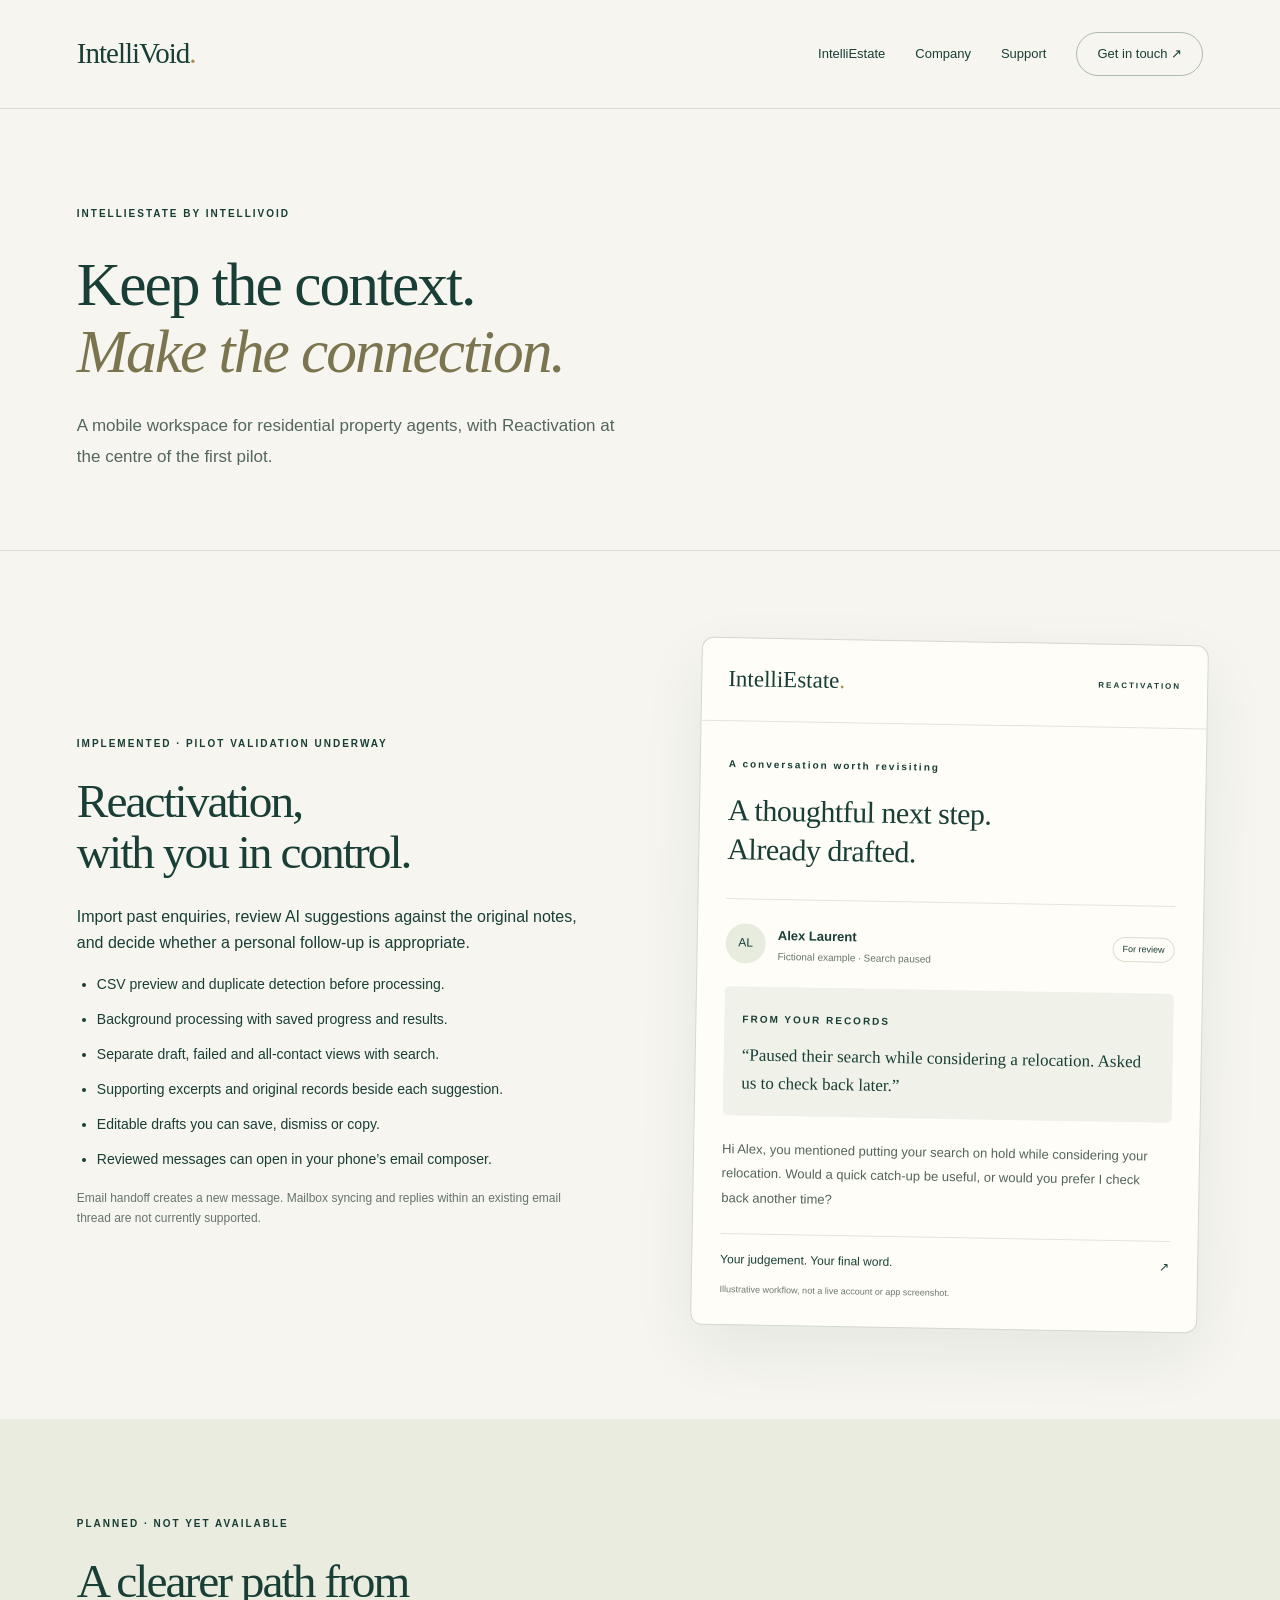
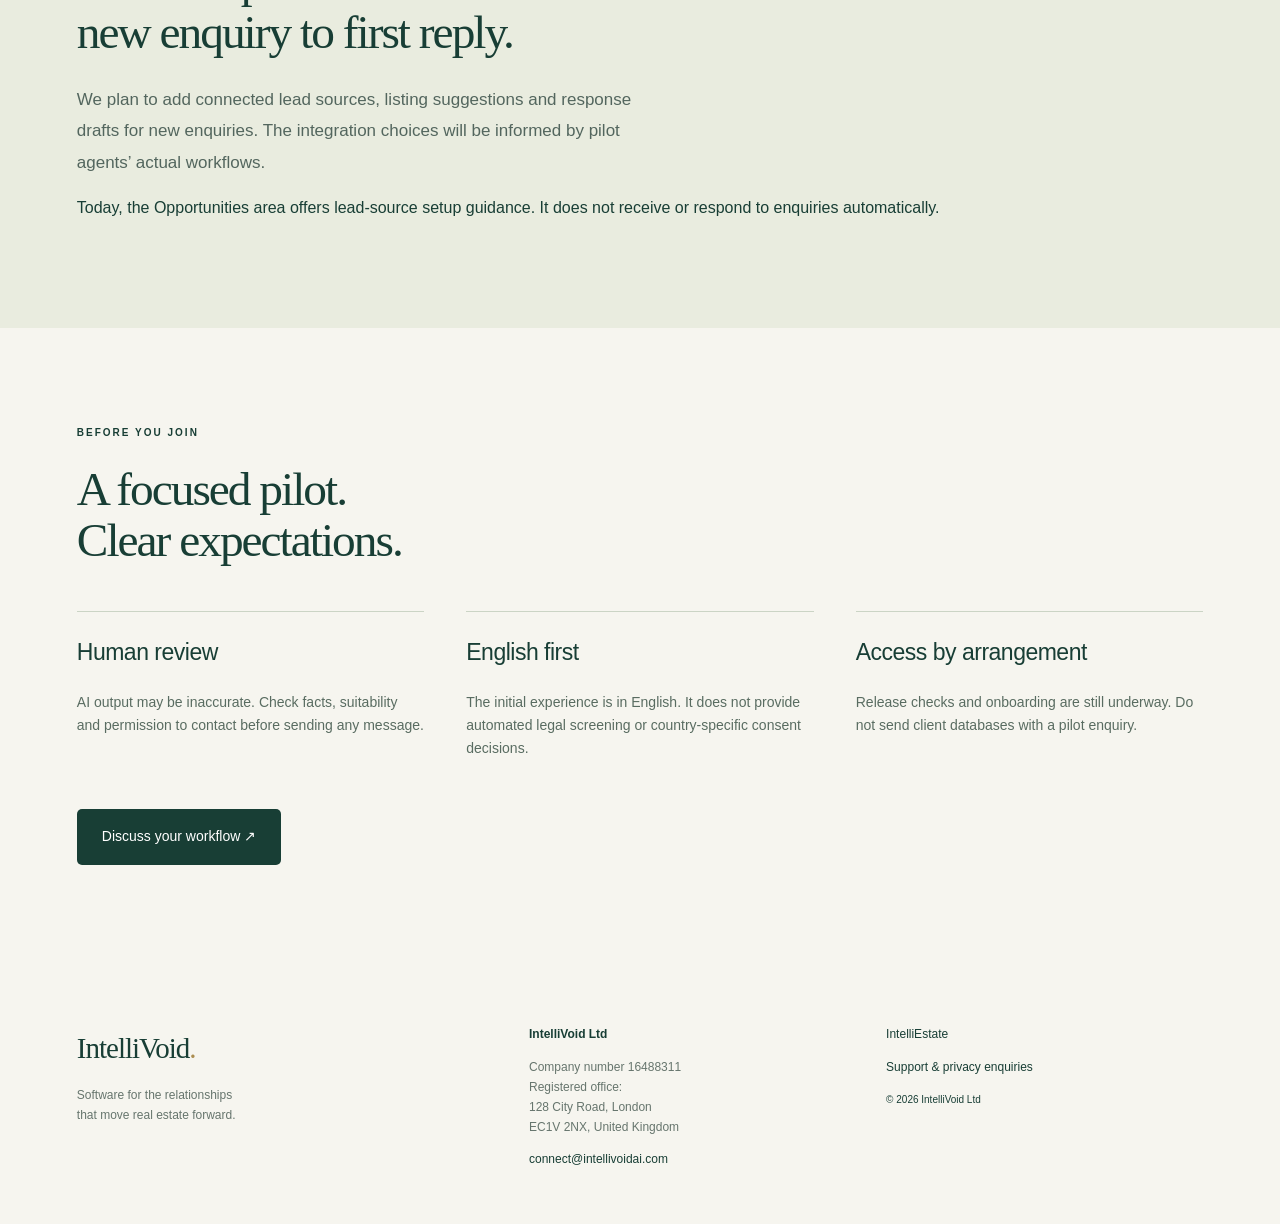
==== commit 690cb813: "Add verified company number and registered office" ====
--- a/features.html
+++ b/features.html
@@ -1 +1 @@
-<!doctype html><html lang="en"><head><meta charset="utf-8"><meta name="viewport" content="width=device-width,initial-scale=1"><meta name="description" content="Explore IntelliEstate’s Reactivation workflow, editable drafts and planned lead-source capabilities."><meta name="theme-color" content="#173e34"><title>IntelliEstate | A considered approach to follow-up</title><link rel="stylesheet" href="styles.css"></head><body><a class="skip" href="#main">Skip to content</a><header><a class="logo" href="index.html" aria-label="IntelliVoid home">IntelliVoid<span>.</span></a><nav aria-label="Main navigation"><a href="features.html">IntelliEstate</a><a href="index.html#company">Company</a><a href="support.html">Support</a><a class="nav-contact" href="mailto:connect@intellivoidai.com">Get in touch ↗</a></nav></header><main id="main"><section class="page-hero"><span class="eyebrow">INTELLIESTATE BY INTELLIVOID</span><h1>Keep the context.<br><em>Make the connection.</em></h1><p class="lead">A mobile workspace for residential property agents, with Reactivation at the centre of the first pilot.</p></section><section class="section feature-layout"><div><span class="eyebrow">IMPLEMENTED · PILOT VALIDATION UNDERWAY</span><h2>Reactivation,<br>with you in control.</h2><p>Import past enquiries, review AI suggestions against the original notes, and decide whether a personal follow-up is appropriate.</p><ul><li>CSV preview and duplicate detection before processing.</li><li>Background processing with saved progress and results.</li><li>Separate draft, failed and all-contact views with search.</li><li>Supporting excerpts and original records beside each suggestion.</li><li>Editable drafts you can save, dismiss or copy.</li><li>Reviewed messages can open in your phone’s email composer.</li></ul><p class="caption">Email handoff creates a new message. Mailbox syncing and replies within an existing email thread are not currently supported.</p></div><div class="product-card"><div class="product-top"><span>IntelliEstate<span class="gold">.</span></span><span class="small-label">REACTIVATION</span></div><div class="card-content"><span class="eyebrow">A conversation worth revisiting</span><h3>A thoughtful next step.<br>Already drafted.</h3><div class="contact"><div class="avatar">AL</div><div><strong>Alex Laurent</strong><small>Fictional example · Search paused</small></div><span class="pill">For review</span></div><div class="evidence"><span class="small-label">FROM YOUR RECORDS</span><p>“Paused their search while considering a relocation. Asked us to check back later.”</p></div><p class="message">Hi Alex, you mentioned putting your search on hold while considering your relocation. Would a quick catch-up be useful, or would you prefer I check back another time?</p><div class="review-label">Your judgement. Your final word. <span>↗</span></div><small class="example-note">Illustrative workflow, not a live account or app screenshot.</small></div></div></section><section class="section roadmap"><span class="eyebrow">PLANNED · NOT YET AVAILABLE</span><h2>A clearer path from<br>new enquiry to first reply.</h2><p class="lead">We plan to add connected lead sources, listing suggestions and response drafts for new enquiries. The integration choices will be informed by pilot agents’ actual workflows.</p><p>Today, the Opportunities area offers lead-source setup guidance. It does not receive or respond to enquiries automatically.</p></section><section class="section"><span class="eyebrow">BEFORE YOU JOIN</span><h2>A focused pilot.<br>Clear expectations.</h2><div class="steps"><article><h3>Human review</h3><p>AI output may be inaccurate. Check facts, suitability and permission to contact before sending any message.</p></article><article><h3>English first</h3><p>The initial experience is in English. It does not provide automated legal screening or country-specific consent decisions.</p></article><article><h3>Access by arrangement</h3><p>Release checks and onboarding are still underway. Do not send client databases with a pilot enquiry.</p></article></div><a class="button" href="mailto:connect@intellivoidai.com?subject=IntelliEstate%20pilot%20enquiry">Discuss your workflow ↗</a></section></main><footer><div><a class="logo" href="index.html">IntelliVoid<span>.</span></a><p>Software for the relationships<br>that move real estate forward.</p></div><div><strong>IntelliVoid Ltd</strong><p>128 City Road, London<br>EC1V 2NX, United Kingdom</p><a href="mailto:connect@intellivoidai.com">connect@intellivoidai.com</a></div><div><a href="features.html">IntelliEstate</a><a href="support.html">Support & privacy enquiries</a><small>© 2026 IntelliVoid Ltd</small></div></footer></body></html>+<!doctype html><html lang="en"><head><meta charset="utf-8"><meta name="viewport" content="width=device-width,initial-scale=1"><meta name="description" content="Explore IntelliEstate’s Reactivation workflow, editable drafts and planned lead-source capabilities."><meta name="theme-color" content="#173e34"><title>IntelliEstate | A considered approach to follow-up</title><link rel="stylesheet" href="styles.css"></head><body><a class="skip" href="#main">Skip to content</a><header><a class="logo" href="index.html" aria-label="IntelliVoid home">IntelliVoid<span>.</span></a><nav aria-label="Main navigation"><a href="features.html">IntelliEstate</a><a href="index.html#company">Company</a><a href="support.html">Support</a><a class="nav-contact" href="mailto:connect@intellivoidai.com">Get in touch ↗</a></nav></header><main id="main"><section class="page-hero"><span class="eyebrow">INTELLIESTATE BY INTELLIVOID</span><h1>Keep the context.<br><em>Make the connection.</em></h1><p class="lead">A mobile workspace for residential property agents, with Reactivation at the centre of the first pilot.</p></section><section class="section feature-layout"><div><span class="eyebrow">IMPLEMENTED · PILOT VALIDATION UNDERWAY</span><h2>Reactivation,<br>with you in control.</h2><p>Import past enquiries, review AI suggestions against the original notes, and decide whether a personal follow-up is appropriate.</p><ul><li>CSV preview and duplicate detection before processing.</li><li>Background processing with saved progress and results.</li><li>Separate draft, failed and all-contact views with search.</li><li>Supporting excerpts and original records beside each suggestion.</li><li>Editable drafts you can save, dismiss or copy.</li><li>Reviewed messages can open in your phone’s email composer.</li></ul><p class="caption">Email handoff creates a new message. Mailbox syncing and replies within an existing email thread are not currently supported.</p></div><div class="product-card"><div class="product-top"><span>IntelliEstate<span class="gold">.</span></span><span class="small-label">REACTIVATION</span></div><div class="card-content"><span class="eyebrow">A conversation worth revisiting</span><h3>A thoughtful next step.<br>Already drafted.</h3><div class="contact"><div class="avatar">AL</div><div><strong>Alex Laurent</strong><small>Fictional example · Search paused</small></div><span class="pill">For review</span></div><div class="evidence"><span class="small-label">FROM YOUR RECORDS</span><p>“Paused their search while considering a relocation. Asked us to check back later.”</p></div><p class="message">Hi Alex, you mentioned putting your search on hold while considering your relocation. Would a quick catch-up be useful, or would you prefer I check back another time?</p><div class="review-label">Your judgement. Your final word. <span>↗</span></div><small class="example-note">Illustrative workflow, not a live account or app screenshot.</small></div></div></section><section class="section roadmap"><span class="eyebrow">PLANNED · NOT YET AVAILABLE</span><h2>A clearer path from<br>new enquiry to first reply.</h2><p class="lead">We plan to add connected lead sources, listing suggestions and response drafts for new enquiries. The integration choices will be informed by pilot agents’ actual workflows.</p><p>Today, the Opportunities area offers lead-source setup guidance. It does not receive or respond to enquiries automatically.</p></section><section class="section"><span class="eyebrow">BEFORE YOU JOIN</span><h2>A focused pilot.<br>Clear expectations.</h2><div class="steps"><article><h3>Human review</h3><p>AI output may be inaccurate. Check facts, suitability and permission to contact before sending any message.</p></article><article><h3>English first</h3><p>The initial experience is in English. It does not provide automated legal screening or country-specific consent decisions.</p></article><article><h3>Access by arrangement</h3><p>Release checks and onboarding are still underway. Do not send client databases with a pilot enquiry.</p></article></div><a class="button" href="mailto:connect@intellivoidai.com?subject=IntelliEstate%20pilot%20enquiry">Discuss your workflow ↗</a></section></main><footer><div><a class="logo" href="index.html">IntelliVoid<span>.</span></a><p>Software for the relationships<br>that move real estate forward.</p></div><div><strong>IntelliVoid Ltd</strong><p>Company number 16488311<br>Registered office:<br>128 City Road, London<br>EC1V 2NX, United Kingdom</p><a href="mailto:connect@intellivoidai.com">connect@intellivoidai.com</a></div><div><a href="features.html">IntelliEstate</a><a href="support.html">Support & privacy enquiries</a><small>© 2026 IntelliVoid Ltd</small></div></footer></body></html>
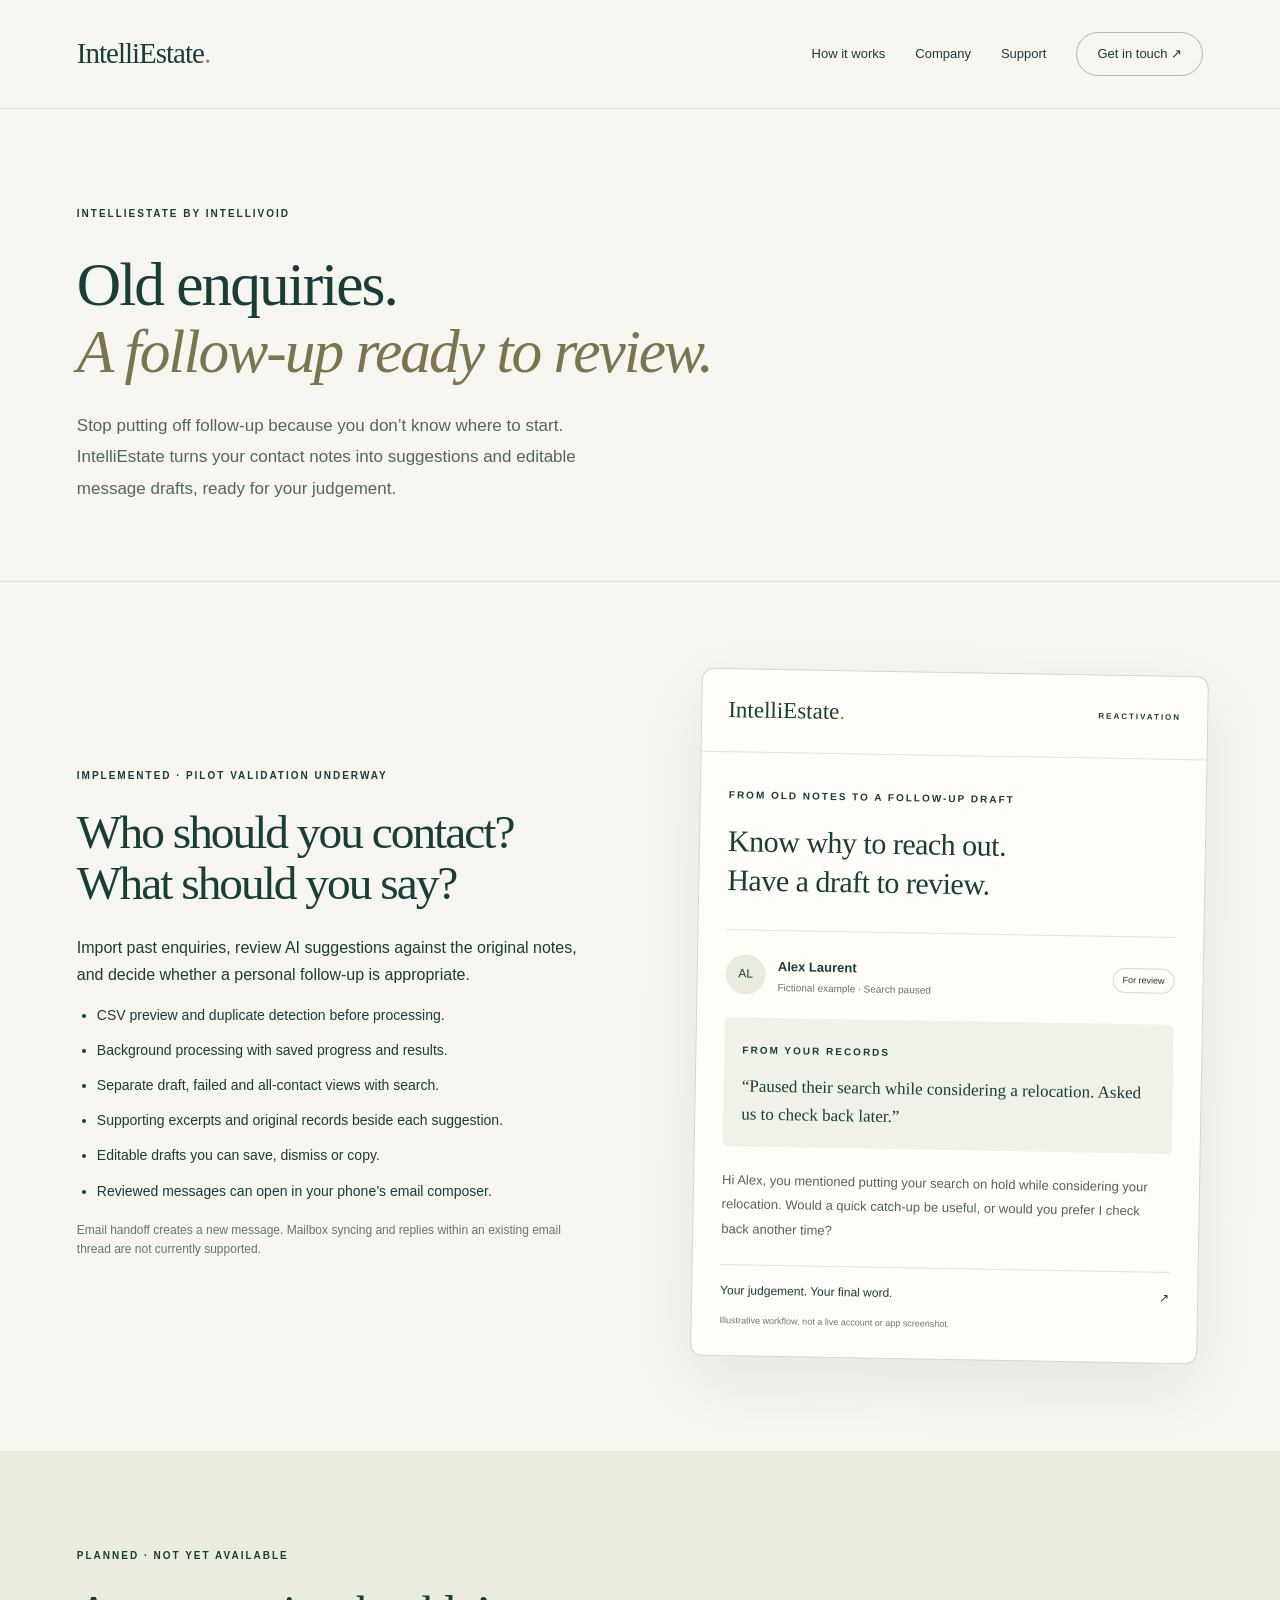
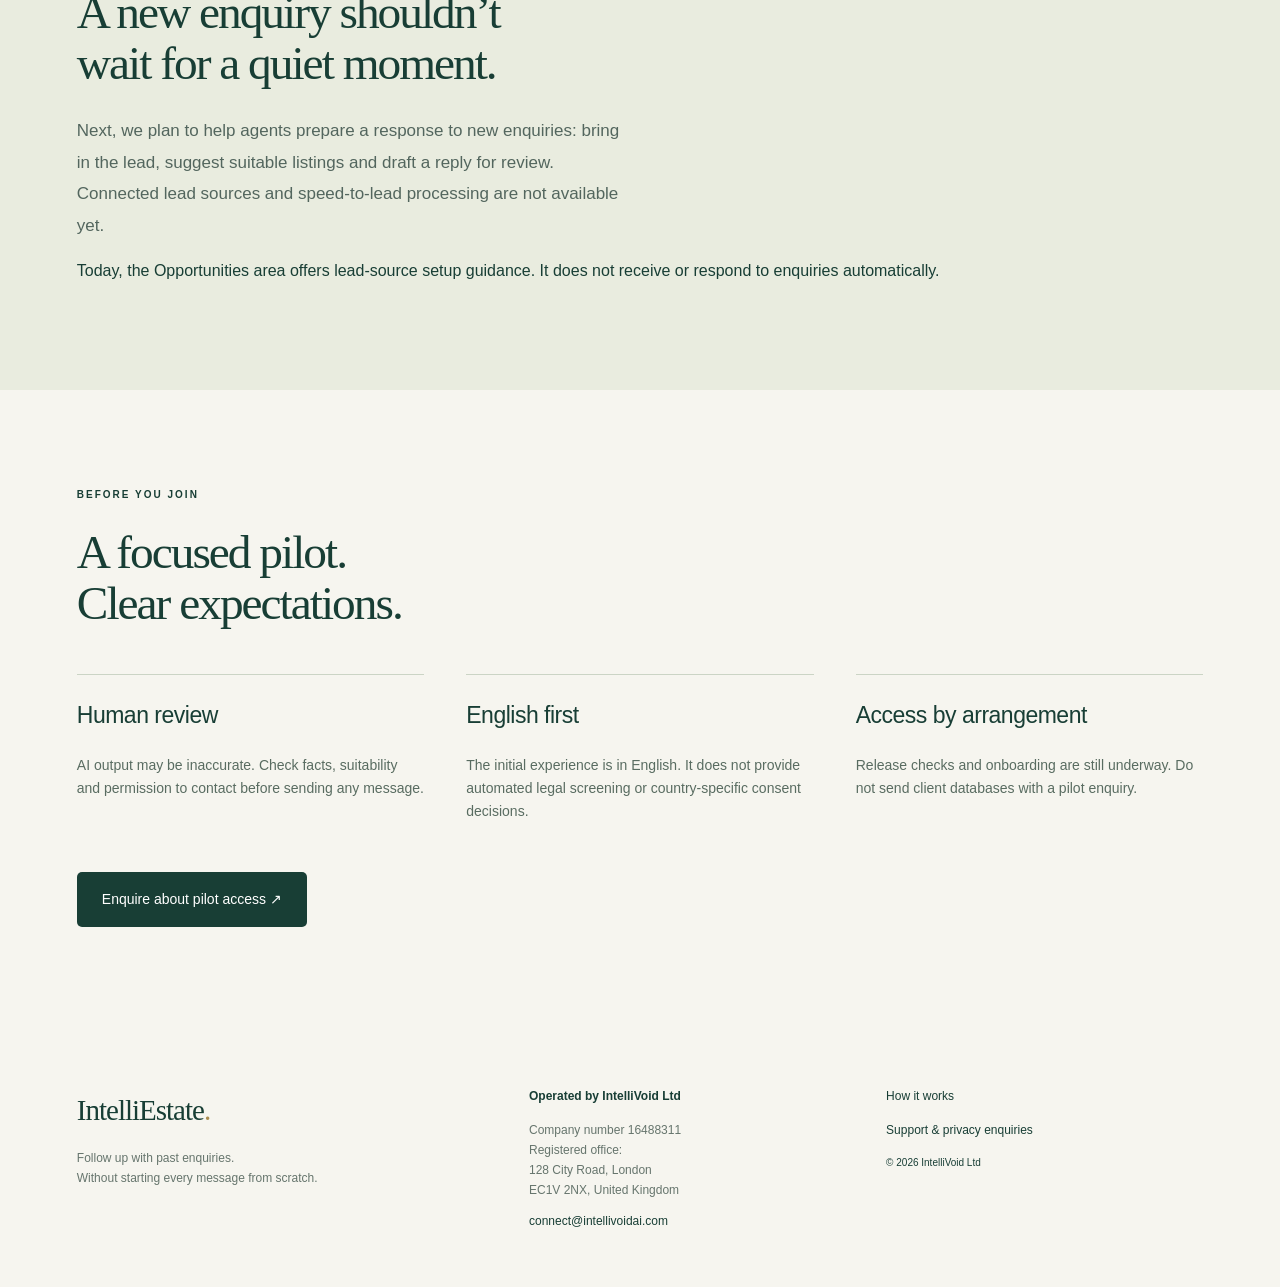
==== commit 06b60060: "Lead with agent follow-up pain points and IntelliEstate branding" ====
--- a/features.html
+++ b/features.html
@@ -1 +1 @@
-<!doctype html><html lang="en"><head><meta charset="utf-8"><meta name="viewport" content="width=device-width,initial-scale=1"><meta name="description" content="Explore IntelliEstate’s Reactivation workflow, editable drafts and planned lead-source capabilities."><meta name="theme-color" content="#173e34"><title>IntelliEstate | A considered approach to follow-up</title><link rel="stylesheet" href="styles.css"></head><body><a class="skip" href="#main">Skip to content</a><header><a class="logo" href="index.html" aria-label="IntelliVoid home">IntelliVoid<span>.</span></a><nav aria-label="Main navigation"><a href="features.html">IntelliEstate</a><a href="index.html#company">Company</a><a href="support.html">Support</a><a class="nav-contact" href="mailto:connect@intellivoidai.com">Get in touch ↗</a></nav></header><main id="main"><section class="page-hero"><span class="eyebrow">INTELLIESTATE BY INTELLIVOID</span><h1>Keep the context.<br><em>Make the connection.</em></h1><p class="lead">A mobile workspace for residential property agents, with Reactivation at the centre of the first pilot.</p></section><section class="section feature-layout"><div><span class="eyebrow">IMPLEMENTED · PILOT VALIDATION UNDERWAY</span><h2>Reactivation,<br>with you in control.</h2><p>Import past enquiries, review AI suggestions against the original notes, and decide whether a personal follow-up is appropriate.</p><ul><li>CSV preview and duplicate detection before processing.</li><li>Background processing with saved progress and results.</li><li>Separate draft, failed and all-contact views with search.</li><li>Supporting excerpts and original records beside each suggestion.</li><li>Editable drafts you can save, dismiss or copy.</li><li>Reviewed messages can open in your phone’s email composer.</li></ul><p class="caption">Email handoff creates a new message. Mailbox syncing and replies within an existing email thread are not currently supported.</p></div><div class="product-card"><div class="product-top"><span>IntelliEstate<span class="gold">.</span></span><span class="small-label">REACTIVATION</span></div><div class="card-content"><span class="eyebrow">A conversation worth revisiting</span><h3>A thoughtful next step.<br>Already drafted.</h3><div class="contact"><div class="avatar">AL</div><div><strong>Alex Laurent</strong><small>Fictional example · Search paused</small></div><span class="pill">For review</span></div><div class="evidence"><span class="small-label">FROM YOUR RECORDS</span><p>“Paused their search while considering a relocation. Asked us to check back later.”</p></div><p class="message">Hi Alex, you mentioned putting your search on hold while considering your relocation. Would a quick catch-up be useful, or would you prefer I check back another time?</p><div class="review-label">Your judgement. Your final word. <span>↗</span></div><small class="example-note">Illustrative workflow, not a live account or app screenshot.</small></div></div></section><section class="section roadmap"><span class="eyebrow">PLANNED · NOT YET AVAILABLE</span><h2>A clearer path from<br>new enquiry to first reply.</h2><p class="lead">We plan to add connected lead sources, listing suggestions and response drafts for new enquiries. The integration choices will be informed by pilot agents’ actual workflows.</p><p>Today, the Opportunities area offers lead-source setup guidance. It does not receive or respond to enquiries automatically.</p></section><section class="section"><span class="eyebrow">BEFORE YOU JOIN</span><h2>A focused pilot.<br>Clear expectations.</h2><div class="steps"><article><h3>Human review</h3><p>AI output may be inaccurate. Check facts, suitability and permission to contact before sending any message.</p></article><article><h3>English first</h3><p>The initial experience is in English. It does not provide automated legal screening or country-specific consent decisions.</p></article><article><h3>Access by arrangement</h3><p>Release checks and onboarding are still underway. Do not send client databases with a pilot enquiry.</p></article></div><a class="button" href="mailto:connect@intellivoidai.com?subject=IntelliEstate%20pilot%20enquiry">Discuss your workflow ↗</a></section></main><footer><div><a class="logo" href="index.html">IntelliVoid<span>.</span></a><p>Software for the relationships<br>that move real estate forward.</p></div><div><strong>IntelliVoid Ltd</strong><p>Company number 16488311<br>Registered office:<br>128 City Road, London<br>EC1V 2NX, United Kingdom</p><a href="mailto:connect@intellivoidai.com">connect@intellivoidai.com</a></div><div><a href="features.html">IntelliEstate</a><a href="support.html">Support & privacy enquiries</a><small>© 2026 IntelliVoid Ltd</small></div></footer></body></html>+<!doctype html><html lang="en"><head><meta charset="utf-8"><meta name="viewport" content="width=device-width,initial-scale=1"><meta name="description" content="Explore IntelliEstate’s Reactivation workflow, editable drafts and planned lead-source capabilities."><meta name="theme-color" content="#173e34"><title>IntelliEstate | Follow up without writing every message from scratch</title><link rel="stylesheet" href="styles.css"></head><body><a class="skip" href="#main">Skip to content</a><header><a class="logo" href="index.html" aria-label="IntelliEstate home">IntelliEstate<span>.</span></a><nav aria-label="Main navigation"><a href="features.html">How it works</a><a href="index.html#company">Company</a><a href="support.html">Support</a><a class="nav-contact" href="mailto:connect@intellivoidai.com">Get in touch ↗</a></nav></header><main id="main"><section class="page-hero"><span class="eyebrow">INTELLIESTATE BY INTELLIVOID</span><h1>Old enquiries.<br><em>A follow-up ready to review.</em></h1><p class="lead">Stop putting off follow-up because you don’t know where to start. IntelliEstate turns your contact notes into suggestions and editable message drafts, ready for your judgement.</p></section><section class="section feature-layout"><div><span class="eyebrow">IMPLEMENTED · PILOT VALIDATION UNDERWAY</span><h2>Who should you contact?<br>What should you say?</h2><p>Import past enquiries, review AI suggestions against the original notes, and decide whether a personal follow-up is appropriate.</p><ul><li>CSV preview and duplicate detection before processing.</li><li>Background processing with saved progress and results.</li><li>Separate draft, failed and all-contact views with search.</li><li>Supporting excerpts and original records beside each suggestion.</li><li>Editable drafts you can save, dismiss or copy.</li><li>Reviewed messages can open in your phone’s email composer.</li></ul><p class="caption">Email handoff creates a new message. Mailbox syncing and replies within an existing email thread are not currently supported.</p></div><div class="product-card"><div class="product-top"><span>IntelliEstate<span class="gold">.</span></span><span class="small-label">REACTIVATION</span></div><div class="card-content"><span class="eyebrow">FROM OLD NOTES TO A FOLLOW-UP DRAFT</span><h3>Know why to reach out.<br>Have a draft to review.</h3><div class="contact"><div class="avatar">AL</div><div><strong>Alex Laurent</strong><small>Fictional example · Search paused</small></div><span class="pill">For review</span></div><div class="evidence"><span class="small-label">FROM YOUR RECORDS</span><p>“Paused their search while considering a relocation. Asked us to check back later.”</p></div><p class="message">Hi Alex, you mentioned putting your search on hold while considering your relocation. Would a quick catch-up be useful, or would you prefer I check back another time?</p><div class="review-label">Your judgement. Your final word. <span>↗</span></div><small class="example-note">Illustrative workflow, not a live account or app screenshot.</small></div></div></section><section class="section roadmap"><span class="eyebrow">PLANNED · NOT YET AVAILABLE</span><h2>A new enquiry shouldn’t<br>wait for a quiet moment.</h2><p class="lead">Next, we plan to help agents prepare a response to new enquiries: bring in the lead, suggest suitable listings and draft a reply for review. Connected lead sources and speed-to-lead processing are not available yet.</p><p>Today, the Opportunities area offers lead-source setup guidance. It does not receive or respond to enquiries automatically.</p></section><section class="section"><span class="eyebrow">BEFORE YOU JOIN</span><h2>A focused pilot.<br>Clear expectations.</h2><div class="steps"><article><h3>Human review</h3><p>AI output may be inaccurate. Check facts, suitability and permission to contact before sending any message.</p></article><article><h3>English first</h3><p>The initial experience is in English. It does not provide automated legal screening or country-specific consent decisions.</p></article><article><h3>Access by arrangement</h3><p>Release checks and onboarding are still underway. Do not send client databases with a pilot enquiry.</p></article></div><a class="button" href="mailto:connect@intellivoidai.com?subject=IntelliEstate%20pilot%20enquiry">Enquire about pilot access ↗</a></section></main><footer><div><a class="logo" href="index.html">IntelliEstate<span>.</span></a><p>Follow up with past enquiries.<br>Without starting every message from scratch.</p></div><div><strong>Operated by IntelliVoid Ltd</strong><p>Company number 16488311<br>Registered office:<br>128 City Road, London<br>EC1V 2NX, United Kingdom</p><a href="mailto:connect@intellivoidai.com">connect@intellivoidai.com</a></div><div><a href="features.html">How it works</a><a href="support.html">Support & privacy enquiries</a><small>© 2026 IntelliVoid Ltd</small></div></footer></body></html>
